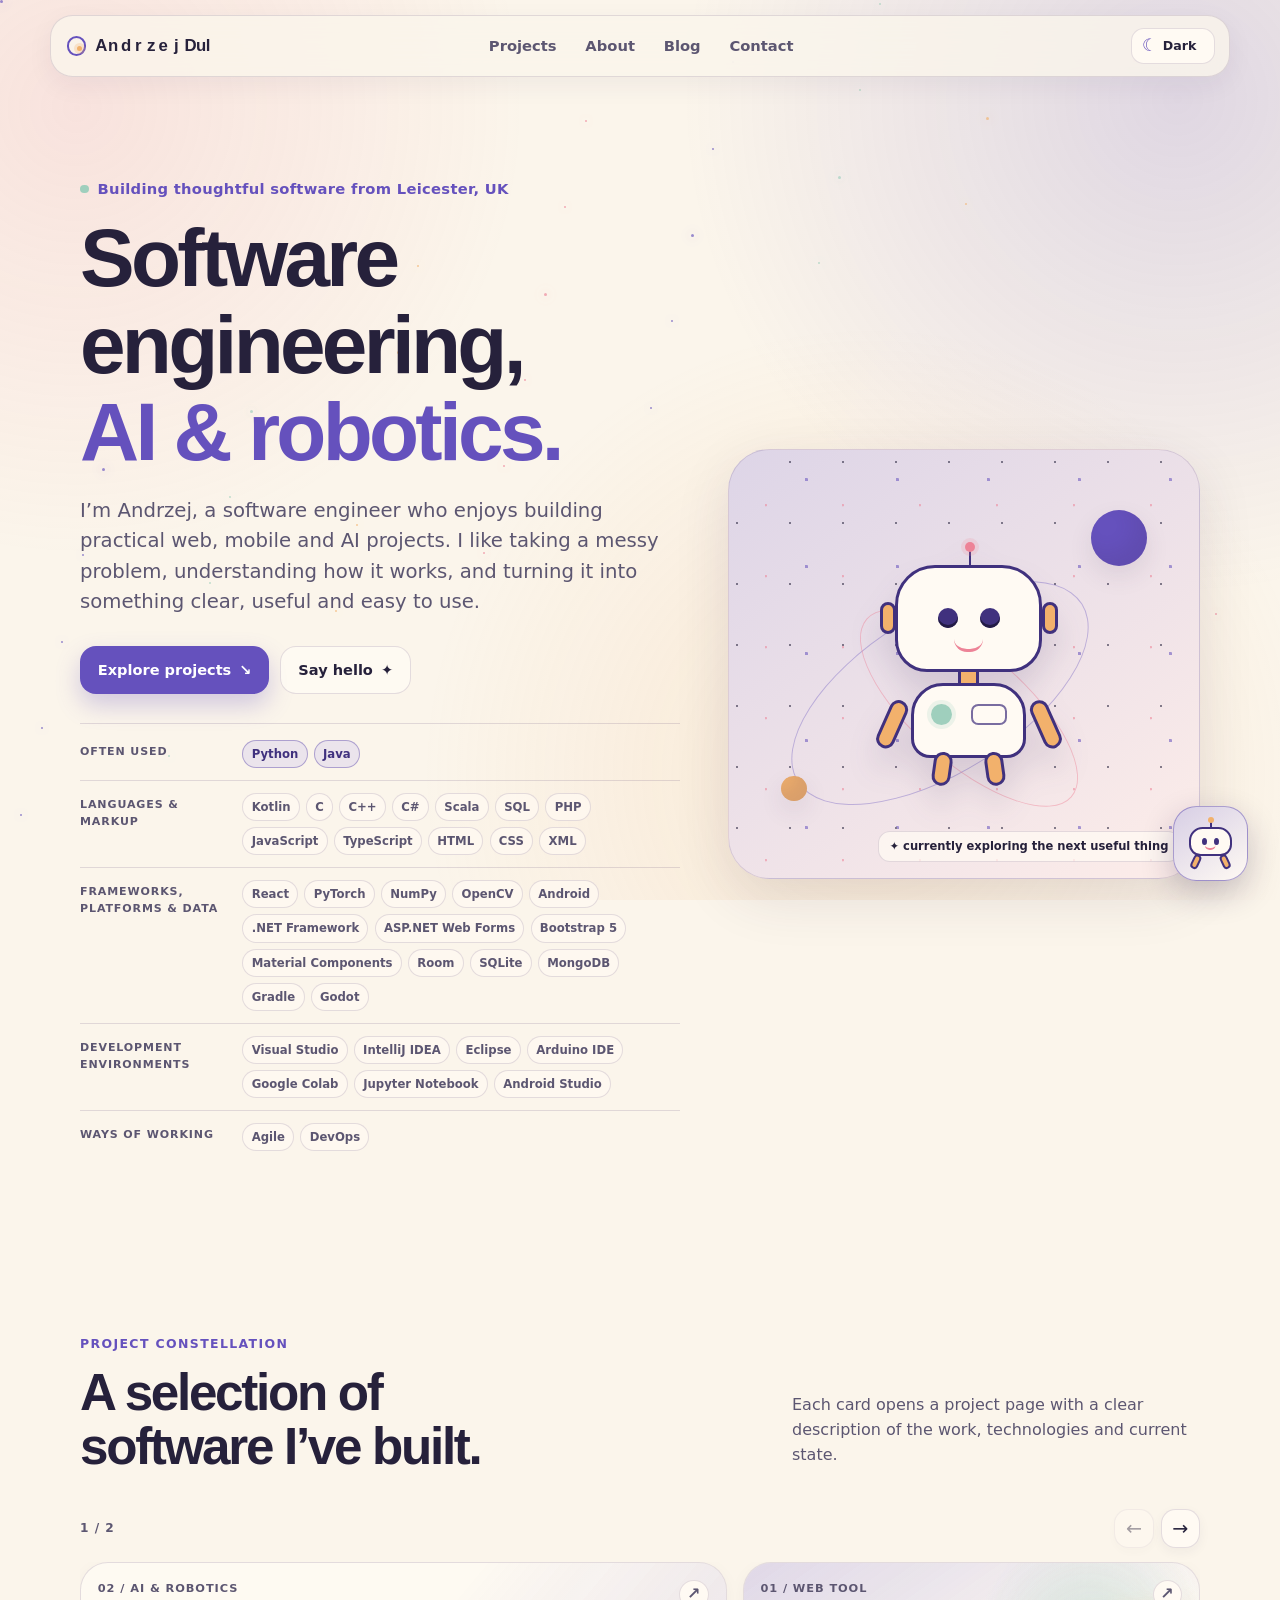
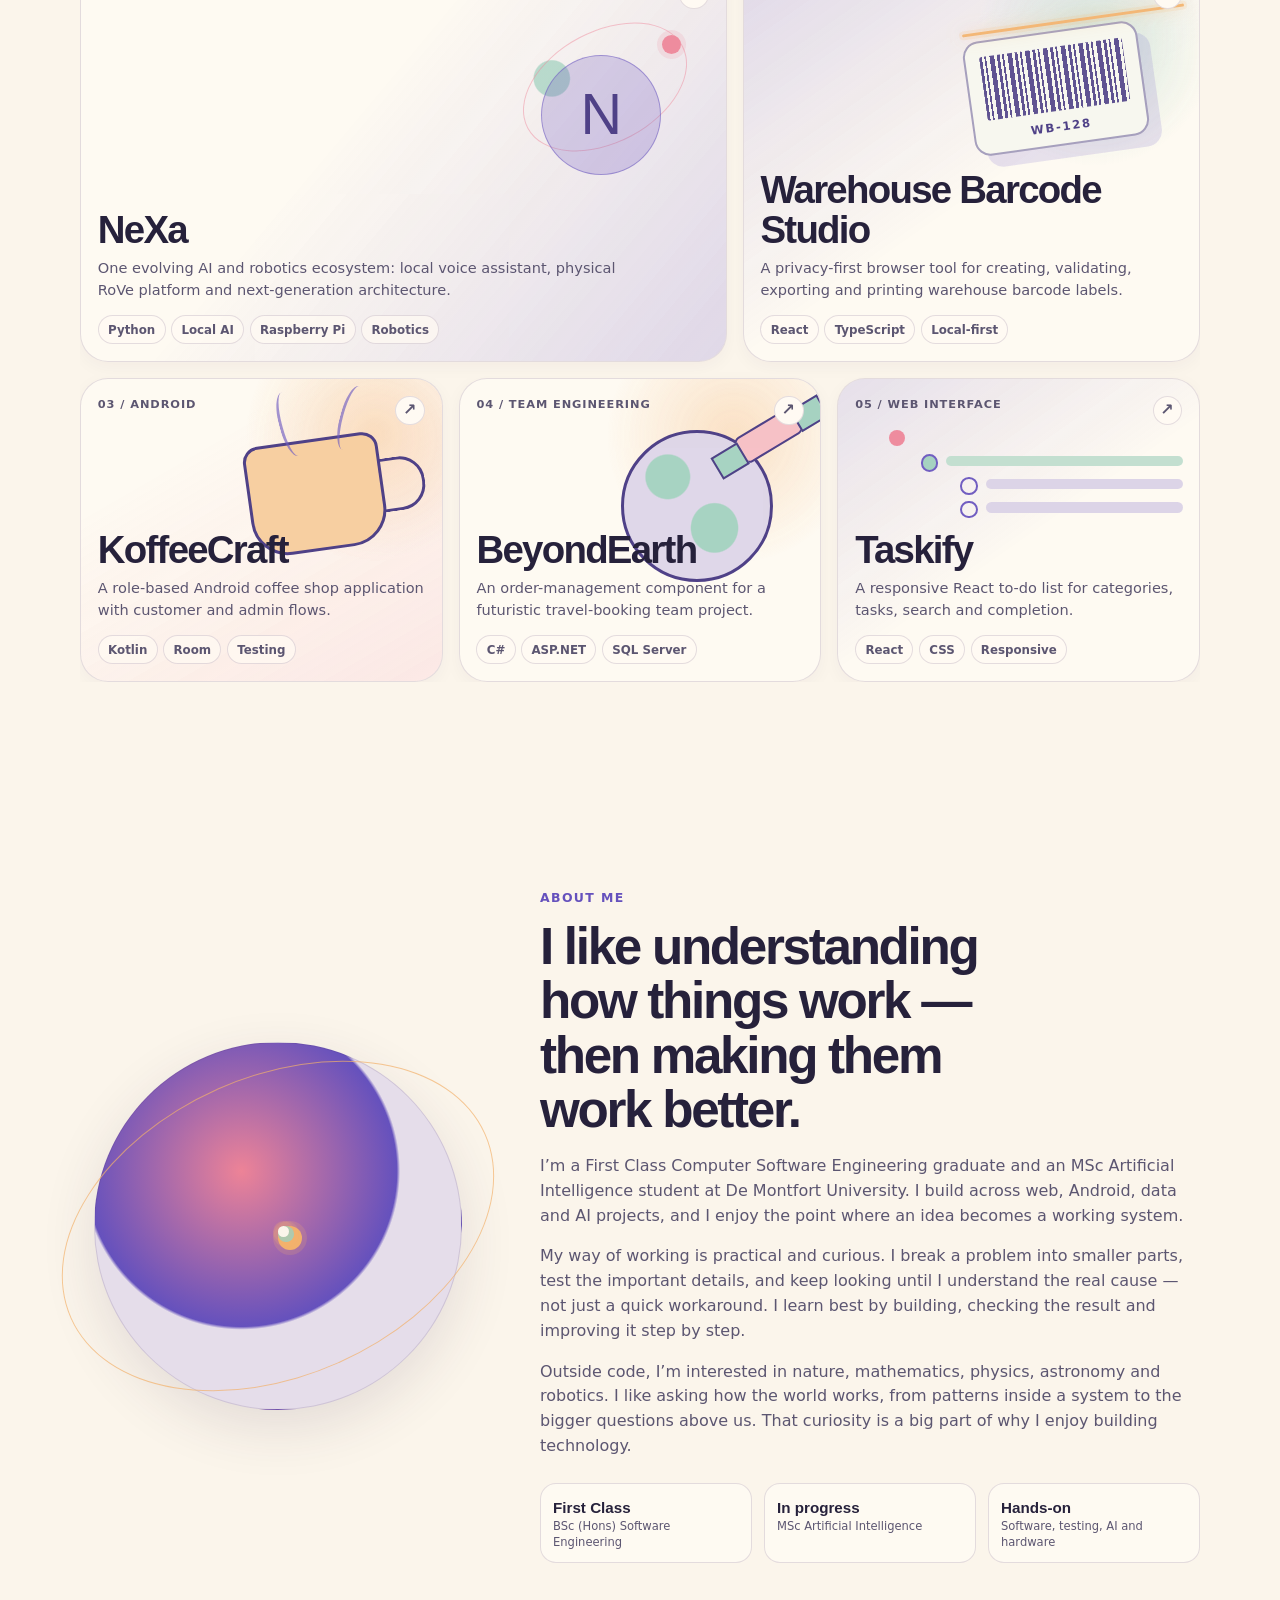
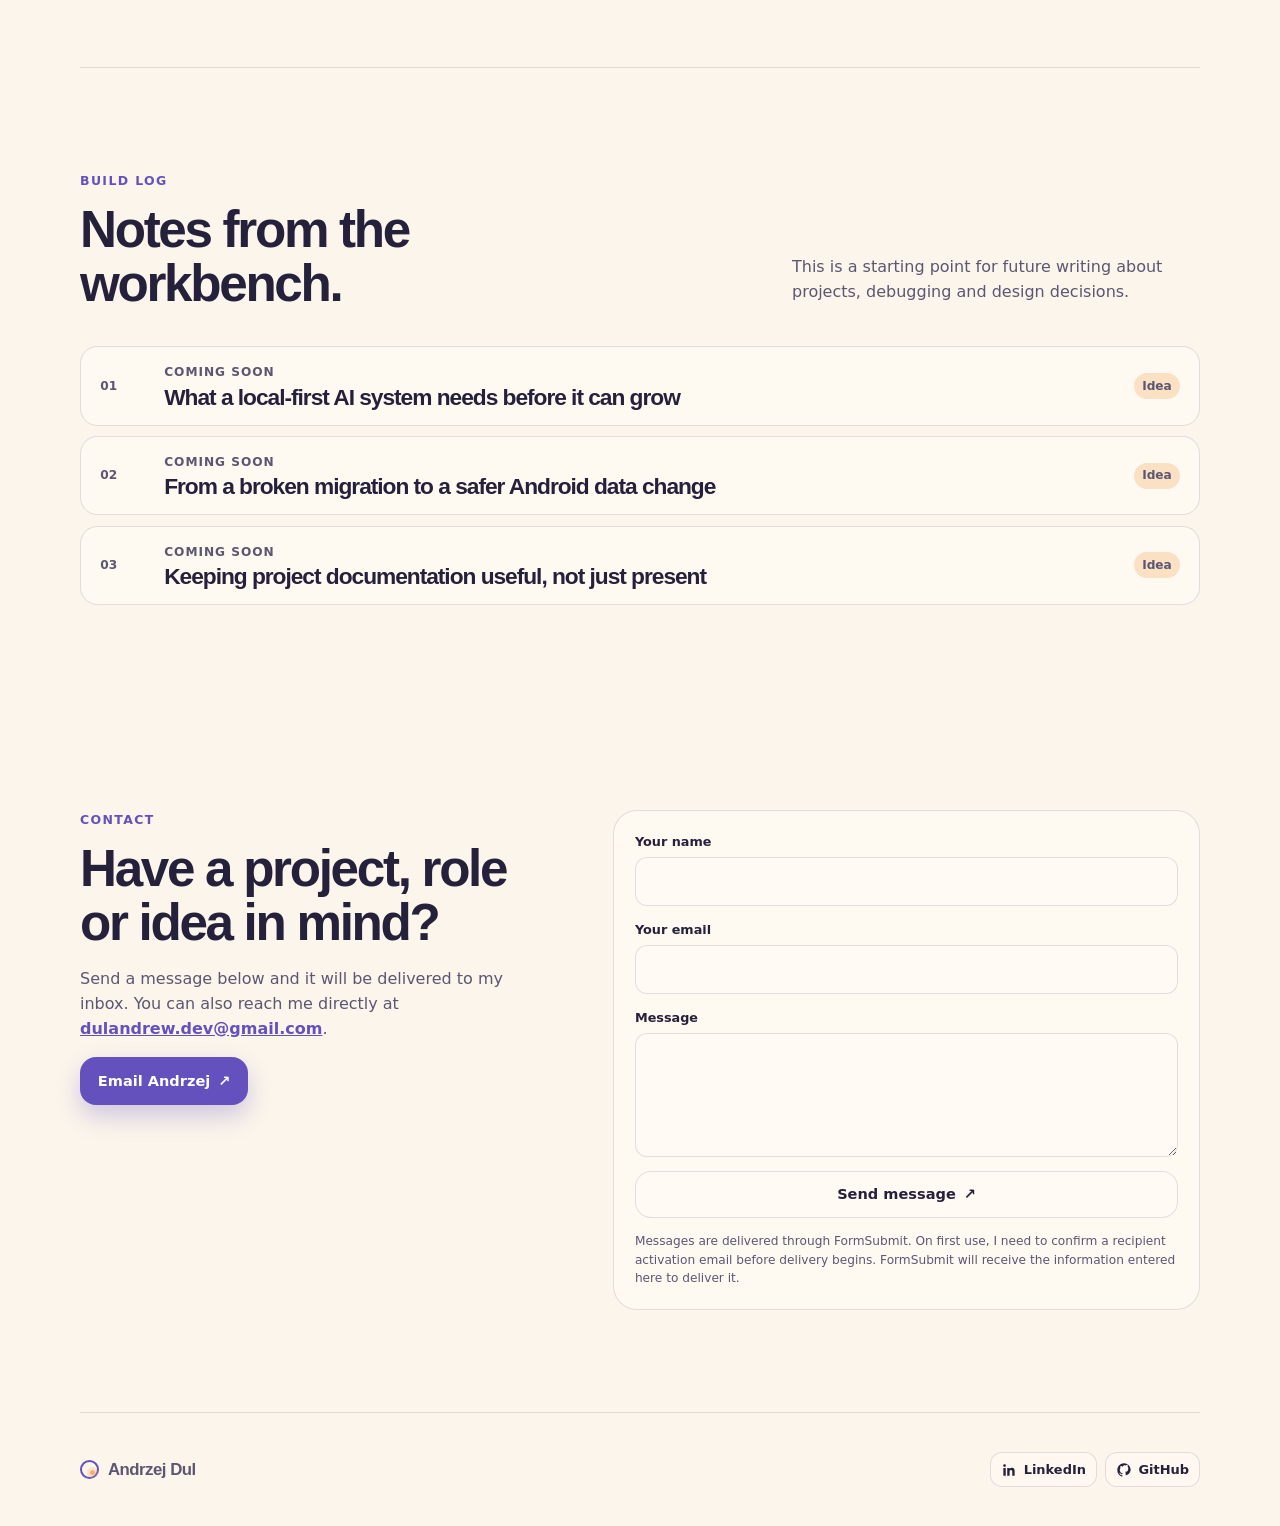
==== index.html @ 9fe0ee54 "Restore responsive project carousel layout" ====
<!doctype html>
<html lang="en">
  <head>
    <meta charset="UTF-8" />
    <meta name="viewport" content="width=device-width, initial-scale=1.0" />
    <meta name="description" content="Andrzej Dul — software engineering, AI systems and robotics portfolio." />
    <meta name="theme-color" content="#171334" />
    <title>Andrzej Dul — Portfolio</title>
    <link rel="stylesheet" href="assets/styles.css?v=20261111-3" />
    <script src="assets/app.js" defer></script>
  </head>
  <body>
    <a class="skip-link" href="#main-content">Skip to content</a>
    <div class="space-dust" aria-hidden="true"></div>

    <header class="site-header" data-header>
      <a class="brand" href="#home" aria-label="Andrzej Dul, home">
        <span class="brand-orbit" aria-hidden="true"></span>
        <span class="brand-name" aria-hidden="true">
          <span class="brand-name-fallback">Andrzej</span>
          <span class="brand-name-reels" data-name-reels></span>
          <span class="brand-surname">Dul</span>
        </span>
      </a>

      <button class="nav-toggle" type="button" aria-expanded="false" aria-controls="site-nav" data-nav-toggle>
        <span class="sr-only">Open navigation</span>
        <span></span><span></span><span></span>
      </button>

      <nav class="site-nav" id="site-nav" aria-label="Primary navigation" data-nav>
        <a href="#projects">Projects</a>
        <a href="#about">About</a>
        <a href="#blog">Blog</a>
        <a href="#contact">Contact</a>
      </nav>

      <button class="theme-toggle" type="button" aria-label="Switch colour theme" aria-pressed="false" data-theme-toggle>
        <span class="theme-icon" aria-hidden="true">☾</span>
        <span class="theme-label">Dark</span>
      </button>
    </header>

    <main id="main-content">
      <section class="hero section" id="home" aria-labelledby="hero-title">
        <div class="hero-copy reveal">
          <p class="eyebrow"><span class="pulse-dot" aria-hidden="true"></span> Building thoughtful software from Leicester, UK</p>
          <h1 id="hero-title">Software engineering,<br /><em>AI &amp; robotics.</em></h1>
          <p class="hero-intro">I’m Andrzej, a software engineer who enjoys building practical web, mobile and AI projects. I like taking a messy problem, understanding how it works, and turning it into something clear, useful and easy to use.</p>
          <div class="hero-actions">
            <a class="button button-primary" href="#projects">Explore projects <span aria-hidden="true">↘</span></a>
            <a class="button button-quiet" href="#contact">Say hello <span aria-hidden="true">✦</span></a>
          </div>
          <div class="skill-showcase" aria-label="Technologies used by Andrzej">
            <div class="skill-group skill-group-primary"><p>Often used</p><ul><li>Python</li><li>Java</li></ul></div>
            <div class="skill-group"><p>Languages &amp; markup</p><ul><li>Kotlin</li><li>C</li><li>C++</li><li>C#</li><li>Scala</li><li>SQL</li><li>PHP</li><li>JavaScript</li><li>TypeScript</li><li>HTML</li><li>CSS</li><li>XML</li></ul></div>
            <div class="skill-group"><p>Frameworks, platforms &amp; data</p><ul><li>React</li><li>PyTorch</li><li>NumPy</li><li>OpenCV</li><li>Android</li><li>.NET Framework</li><li>ASP.NET Web Forms</li><li>Bootstrap 5</li><li>Material Components</li><li>Room</li><li>SQLite</li><li>MongoDB</li><li>Gradle</li><li>Godot</li></ul></div>
            <div class="skill-group"><p>Development environments</p><ul><li>Visual Studio</li><li>IntelliJ IDEA</li><li>Eclipse</li><li>Arduino IDE</li><li>Google Colab</li><li>Jupyter Notebook</li><li>Android Studio</li></ul></div>
            <div class="skill-group"><p>Ways of working</p><ul><li>Agile</li><li>DevOps</li></ul></div>
          </div>
        </div>

        <div class="hero-visual reveal" aria-label="A friendly robot floating in space" role="img">
          <div class="orbit orbit-one" aria-hidden="true"></div>
          <div class="orbit orbit-two" aria-hidden="true"></div>
          <div class="planet planet-lilac" aria-hidden="true"></div>
          <div class="planet planet-peach" aria-hidden="true"></div>
          <div class="robot-wrap">
            <div class="robot-antenna"><span></span></div>
            <div class="robot-head">
              <span class="robot-ear ear-left"></span>
              <span class="robot-ear ear-right"></span>
              <div class="robot-face"><span class="eye"></span><span class="eye"></span><span class="mouth"></span></div>
            </div>
            <div class="robot-neck"></div>
            <div class="robot-body">
              <span class="chest-light"></span>
              <span class="robot-panel"></span>
            </div>
            <span class="robot-arm arm-left"></span><span class="robot-arm arm-right"></span>
            <span class="robot-leg leg-left"></span><span class="robot-leg leg-right"></span>
          </div>
          <p class="visual-note"><span aria-hidden="true">✦</span> currently exploring the next useful thing</p>
        </div>
      </section>

      <section class="section projects-section" id="projects" aria-labelledby="projects-title">
        <div class="section-heading reveal">
          <div>
            <p class="section-kicker">Project constellation</p>
            <h2 id="projects-title">A selection of software I’ve built.</h2>
          </div>
          <p>Each card opens a project page with a clear description of the work, technologies and current state.</p>
        </div>

        <div class="project-carousel" data-project-carousel>
          <div class="project-carousel-controls" aria-label="Project gallery controls">
            <p class="project-carousel-status" data-carousel-status aria-live="polite"></p>
            <div><button class="carousel-button" type="button" data-carousel-prev aria-label="Show previous projects">←</button><button class="carousel-button" type="button" data-carousel-next aria-label="Show next projects">→</button></div>
          </div>
          <div class="project-carousel-viewport" data-carousel-viewport>
            <div class="project-carousel-track" data-project-track>
              <div class="project-grid" data-project-grid>
                <a class="project-card project-card-featured reveal" href="projects/nexa.html" data-tilt>
            <div class="card-art art-nexa" aria-hidden="true"><span class="mini-orbit"></span><span class="mini-core">N</span><span class="mini-moon"></span></div>
            <div class="card-topline"><span>02 / AI &amp; robotics</span><span class="card-arrow">↗</span></div>
            <h3>NeXa</h3>
            <p>One evolving AI and robotics ecosystem: local voice assistant, physical RoVe platform and next-generation architecture.</p>
            <ul class="card-tags"><li>Python</li><li>Local AI</li><li>Raspberry Pi</li><li>Robotics</li></ul>
                </a>
                <a class="project-card project-card-warehouse reveal" href="projects/warehouse-barcode-studio.html" data-tilt>
            <div class="card-art art-warehouse" aria-hidden="true"><span class="barcode-sheet"><span class="barcode-lines"></span><span class="barcode-code">WB-128</span></span><span class="barcode-scan"></span></div>
            <div class="card-topline"><span>01 / Web tool</span><span class="card-arrow">↗</span></div>
            <h3>Warehouse Barcode Studio</h3>
            <p>A privacy-first browser tool for creating, validating, exporting and printing warehouse barcode labels.</p>
            <ul class="card-tags"><li>React</li><li>TypeScript</li><li>Local-first</li></ul>
                </a>

                <a class="project-card project-card-coffee reveal" href="projects/koffeecraft.html" data-tilt>
            <div class="card-art art-coffee" aria-hidden="true"><span class="cup"></span><span class="steam steam-one"></span><span class="steam steam-two"></span></div>
            <div class="card-topline"><span>03 / Android</span><span class="card-arrow">↗</span></div>
            <h3>KoffeeCraft</h3>
            <p>A role-based Android coffee shop application with customer and admin flows.</p>
            <ul class="card-tags"><li>Kotlin</li><li>Room</li><li>Testing</li></ul>
                </a>

                <a class="project-card project-card-standard reveal" href="projects/beyond-earth.html" data-tilt>
            <div class="card-art art-earth" aria-hidden="true"><span class="earth-globe"></span><span class="satellite"></span></div>
            <div class="card-topline"><span>04 / Team engineering</span><span class="card-arrow">↗</span></div>
            <h3>BeyondEarth</h3>
            <p>An order-management component for a futuristic travel-booking team project.</p>
            <ul class="card-tags"><li>C#</li><li>ASP.NET</li><li>SQL Server</li></ul>
                </a>

                <a class="project-card project-card-standard reveal" href="projects/taskify.html" data-tilt>
            <div class="card-art art-taskify" aria-hidden="true"><span class="task-line done"></span><span class="task-line"></span><span class="task-line"></span><span class="task-dot"></span></div>
            <div class="card-topline"><span>05 / Web interface</span><span class="card-arrow">↗</span></div>
            <h3>Taskify</h3>
            <p>A responsive React to-do list for categories, tasks, search and completion.</p>
            <ul class="card-tags"><li>React</li><li>CSS</li><li>Responsive</li></ul>
                </a>
                <a class="project-card project-card-game reveal" href="projects/color-clash.html" data-tilt>
            <div class="card-art art-color" aria-hidden="true"><span class="color-tile tile-one"></span><span class="color-tile tile-two"></span><span class="color-tile tile-three"></span><span class="color-tile tile-four"></span><span class="combo-ring"></span></div>
            <div class="card-topline"><span>06 / Browser game</span><span class="card-arrow">↗</span></div>
            <h3>Color Clash</h3>
            <p>A colourful tile-matching game with combos, power-ups, experience and high scores.</p>
            <ul class="card-tags"><li>JavaScript</li><li>CSS</li><li>Game logic</li></ul>
                </a>

                <a class="project-card project-card-game reveal" href="projects/save-the-man.html" data-tilt>
            <div class="card-art art-save" aria-hidden="true"><span class="gallows"></span><span class="hanging-figure"></span><span class="word-dash dash-one"></span><span class="word-dash dash-two"></span><span class="word-dash dash-three"></span></div>
            <div class="card-topline"><span>07 / Browser game</span><span class="card-arrow">↗</span></div>
            <h3>Save The Man</h3>
            <p>A responsive Hangman game with categories, scoring, sound effects and multiplayer turns.</p>
            <ul class="card-tags"><li>JavaScript</li><li>HTML</li><li>Responsive</li></ul>
                </a>
              </div>
            </div>
          </div>
        </div>
      </div>
      </section>

      <section class="section about-section" id="about" aria-labelledby="about-title">
        <div class="about-orb reveal" aria-hidden="true"><span></span><span></span><span></span></div>
        <div class="about-copy reveal">
          <p class="section-kicker">About me</p>
          <h2 id="about-title">I like understanding how things work — then making them work better.</h2>
          <p>I’m a First Class Computer Software Engineering graduate and an MSc Artificial Intelligence student at De Montfort University. I build across web, Android, data and AI projects, and I enjoy the point where an idea becomes a working system.</p>
          <p>My way of working is practical and curious. I break a problem into smaller parts, test the important details, and keep looking until I understand the real cause — not just a quick workaround. I learn best by building, checking the result and improving it step by step.</p>
          <p>Outside code, I’m interested in nature, mathematics, physics, astronomy and robotics. I like asking how the world works, from patterns inside a system to the bigger questions above us. That curiosity is a big part of why I enjoy building technology.</p>
          <div class="fact-grid" aria-label="Selected background">
            <div><strong>First Class</strong><span>BSc (Hons) Software Engineering</span></div>
            <div><strong>In progress</strong><span>MSc Artificial Intelligence</span></div>
            <div><strong>Hands-on</strong><span>Software, testing, AI and hardware</span></div>
          </div>
        </div>
      </section>

      <section class="section blog-section" id="blog" aria-labelledby="blog-title">
        <div class="section-heading reveal">
          <div>
            <p class="section-kicker">Build log</p>
            <h2 id="blog-title">Notes from the workbench.</h2>
          </div>
          <p>This is a starting point for future writing about projects, debugging and design decisions.</p>
        </div>
        <div class="log-list">
          <article class="log-item reveal"><span class="log-index">01</span><div><p class="log-label">Coming soon</p><h3>What a local-first AI system needs before it can grow</h3></div><span class="log-status">Idea</span></article>
          <article class="log-item reveal"><span class="log-index">02</span><div><p class="log-label">Coming soon</p><h3>From a broken migration to a safer Android data change</h3></div><span class="log-status">Idea</span></article>
          <article class="log-item reveal"><span class="log-index">03</span><div><p class="log-label">Coming soon</p><h3>Keeping project documentation useful, not just present</h3></div><span class="log-status">Idea</span></article>
        </div>
      </section>

      <section class="section contact-section" id="contact" aria-labelledby="contact-title">
        <div class="contact-intro reveal">
          <p class="section-kicker">Contact</p>
          <h2 id="contact-title">Have a project, role or idea in mind?</h2>
          <p>Send a message below and it will be delivered to my inbox. You can also reach me directly at <a href="mailto:dulandrew.dev@gmail.com">dulandrew.dev@gmail.com</a>.</p>
          <a class="button button-primary" href="mailto:dulandrew.dev@gmail.com?subject=Hello%20Andrzej">Email Andrzej <span aria-hidden="true">↗</span></a>
        </div>
        <form class="contact-form reveal" action="https://formsubmit.co/dulandrew.dev@gmail.com" method="POST">
          <input type="hidden" name="_subject" value="New message from Andrzej Dul portfolio" />
          <input type="hidden" name="_template" value="table" />
          <input class="form-honeypot" type="text" name="_honey" tabindex="-1" autocomplete="off" aria-hidden="true" />
          <div class="form-row"><label for="name">Your name</label><input id="name" name="name" required /></div>
          <div class="form-row"><label for="email">Your email</label><input id="email" type="email" name="email" required /></div>
          <div class="form-row"><label for="message">Message</label><textarea id="message" name="message" rows="4" required></textarea></div>
          <button class="button button-quiet" type="submit">Send message <span aria-hidden="true">↗</span></button>
          <p class="form-note">Messages are delivered through FormSubmit. On first use, I need to confirm a recipient activation email before delivery begins. FormSubmit will receive the information entered here to deliver it.</p>
        </form>
      </section>
    </main>

    <aside class="assistant-dock" data-assistant-dock aria-label="Portfolio assistant prototype">
      <button class="assistant-launcher" type="button" aria-expanded="false" aria-controls="portfolio-assistant" data-assistant-toggle>
        <span class="dock-robot" aria-hidden="true"><span class="dock-antenna"></span><span class="dock-head"><span class="dock-eye dock-eye-left"></span><span class="dock-eye dock-eye-right"></span><span class="dock-smile"></span></span><span class="dock-arm dock-arm-left"></span><span class="dock-arm dock-arm-right"></span></span>
        <span class="sr-only">Open portfolio assistant</span>
      </button>
      <section class="assistant-popover" id="portfolio-assistant" aria-label="Portfolio assistant chat">
        <div class="chat-header"><span class="chat-orb" aria-hidden="true">✦</span><div><strong>Portfolio helper</strong><small><span class="status-dot"></span> Prototype — no backend connected</small></div><button class="assistant-close" type="button" aria-label="Close portfolio assistant" data-assistant-close>×</button></div>
        <div class="chat-messages" data-chat-messages aria-live="polite"><p class="assistant-message">Hi! I’m the portfolio assistant interface. A real AI backend is not connected yet, so messages stay on this page.</p></div>
        <form class="chat-form" data-chat-form>
          <label class="sr-only" for="assistant-question">Ask about a project</label>
          <input id="assistant-question" name="question" placeholder="Ask about a project…" autocomplete="off" />
          <button class="icon-button" type="submit" aria-label="Send prototype question">↑</button>
        </form>
      </section>
    </aside>

    <footer class="site-footer">
      <a class="brand" href="#home"><span class="brand-orbit" aria-hidden="true"></span><span>Andrzej Dul</span></a>
      <div class="footer-links" aria-label="Andrzej's profiles">
        <a class="social-link" href="https://www.linkedin.com/in/andrzej-dul-05b53b1b9/" target="_blank" rel="noreferrer" aria-label="Andrzej Dul on LinkedIn">
          <svg aria-hidden="true" viewBox="0 0 24 24"><path d="M20.45 20.45h-3.56v-5.57c0-1.33-.03-3.03-1.85-3.03-1.85 0-2.13 1.45-2.13 2.94v5.66H9.35V8.98h3.42v1.57h.05c.48-.9 1.64-1.85 3.37-1.85 3.6 0 4.26 2.37 4.26 5.46v6.29ZM5.34 7.41a2.07 2.07 0 1 1 0-4.14 2.07 2.07 0 0 1 0 4.14Zm1.78 13.04H3.55V8.98h3.57v11.47Z"/></svg>
          <span>LinkedIn</span>
        </a>
        <a class="social-link" href="https://github.com/AndrewDul" target="_blank" rel="noreferrer" aria-label="Andrzej Dul on GitHub">
          <svg aria-hidden="true" viewBox="0 0 24 24"><path fill-rule="evenodd" d="M12 2C6.48 2 2 6.58 2 12.23c0 4.52 2.87 8.35 6.84 9.7.5.1.68-.22.68-.49 0-.24-.01-1.04-.01-1.88-2.78.62-3.37-1.21-3.37-1.21-.45-1.19-1.11-1.5-1.11-1.5-.91-.64.07-.63.07-.63 1 .07 1.53 1.06 1.53 1.06.9 1.57 2.35 1.12 2.92.86.09-.67.35-1.12.64-1.38-2.22-.26-4.56-1.15-4.56-5.11 0-1.13.4-2.06 1.06-2.79-.11-.27-.46-1.32.1-2.75 0 0 .87-.29 2.75 1.07A9.36 9.36 0 0 1 12 4.78c.85 0 1.7.12 2.5.34 1.89-1.36 2.75-1.07 2.75-1.07.56 1.43.21 2.48.1 2.75.66.73 1.06 1.66 1.06 2.79 0 3.97-2.35 4.85-4.58 5.1.36.32.68.94.68 1.9 0 1.37-.01 2.47-.01 2.81 0 .27.18.6.69.49A10.24 10.24 0 0 0 22 12.23C22 6.58 17.52 2 12 2Z" clip-rule="evenodd"/></svg>
          <span>GitHub</span>
        </a>
      </div>
    </footer>
  </body>
</html>
---- assets/styles.css ----
:root {
  --ink: #26213b;
  --ink-soft: #5c5671;
  --paper: #fbf5eb;
  --paper-deep: #f2e5d3;
  --surface: rgba(255, 251, 245, .74);
  --surface-solid: #fffaf3;
  --border: rgba(73, 52, 101, .15);
  --purple: #6551bd;
  --purple-deep: #40317e;
  --pink: #ed8397;
  --peach: #f2b16c;
  --mint: #9fcfbd;
  --shadow: 0 18px 55px rgba(59, 42, 77, .12);
  --heading: ui-rounded, "Arial Rounded MT Bold", "Trebuchet MS", sans-serif;
  --body: Inter, ui-sans-serif, system-ui, -apple-system, BlinkMacSystemFont, "Segoe UI", sans-serif;
}

[data-theme="dark"] {
  --ink: #f6f0ff;
  --ink-soft: #c8bfd9;
  --paper: #16122d;
  --paper-deep: #211943;
  --surface: rgba(39, 30, 68, .78);
  --surface-solid: #272044;
  --border: rgba(239, 227, 255, .14);
  --purple: #b3a1ff;
  --purple-deep: #d7cdff;
  --pink: #ff9fb0;
  --peach: #ffc77f;
  --mint: #a8e0c7;
  --shadow: 0 20px 65px rgba(0, 0, 0, .28);
}

* { box-sizing: border-box; }
html { scroll-behavior: smooth; }
body { margin: 0; min-width: 320px; color: var(--ink); background: var(--paper); font-family: var(--body); line-height: 1.55; overflow-x: hidden; transition: color .3s ease, background .3s ease; }
body::before { content: ""; position: fixed; inset: 0; z-index: -3; background: radial-gradient(circle at 6% 12%, color-mix(in srgb, var(--pink) 16%, transparent), transparent 28rem), radial-gradient(circle at 92% 11%, color-mix(in srgb, var(--purple) 18%, transparent), transparent 31rem), radial-gradient(circle at 68% 86%, color-mix(in srgb, var(--peach) 18%, transparent), transparent 28rem); pointer-events: none; }
a { color: inherit; }
button, input, textarea { font: inherit; }
button { cursor: pointer; }
.sr-only { position: absolute; width: 1px; height: 1px; padding: 0; margin: -1px; overflow: hidden; clip: rect(0,0,0,0); white-space: nowrap; border: 0; }
.skip-link { position: fixed; left: 1rem; top: -4rem; z-index: 20; padding: .65rem 1rem; background: var(--ink); color: var(--paper); border-radius: 1rem; transition: top .2s; }
.skip-link:focus { top: 1rem; }
.space-dust { position: fixed; inset: 0; z-index: -2; pointer-events: none; overflow: hidden; }
.star { position: absolute; width: var(--size); height: var(--size); border-radius: 99px; background: var(--star); box-shadow: 0 0 13px var(--star); opacity: .65; animation: twinkle var(--duration) ease-in-out infinite alternate; }
@keyframes twinkle { from { transform: scale(.55); opacity: .25; } to { transform: scale(1.15); opacity: .85; } }

.site-header { position: sticky; top: 0; z-index: 10; display: flex; align-items: center; justify-content: space-between; gap: 1.25rem; width: min(1180px, calc(100% - 2.5rem)); margin: .95rem auto 0; padding: .7rem .85rem .7rem 1rem; border: 1px solid var(--border); border-radius: 1.4rem; background: color-mix(in srgb, var(--paper) 80%, transparent); box-shadow: 0 8px 27px rgba(55, 37, 77, .06); backdrop-filter: blur(18px); }
.brand { display: inline-flex; align-items: center; gap: .55rem; font-family: var(--heading); font-size: 1.05rem; font-weight: 800; text-decoration: none; letter-spacing: -.03em; white-space: nowrap; }
.brand-orbit { width: 1.2rem; height: 1.2rem; position: relative; display: inline-block; border: 2px solid var(--purple); border-radius: 50%; transform: rotate(-28deg); }
.brand-orbit::after { content: ""; position: absolute; width: .32rem; height: .32rem; border-radius: 50%; background: var(--pink); top: -.22rem; left: .03rem; box-shadow: 0 0 0 3px color-mix(in srgb, var(--pink) 20%, transparent); }
.site-nav { display: flex; align-items: center; gap: .2rem; }
.site-nav a { padding: .45rem .8rem; color: var(--ink-soft); font-size: .92rem; font-weight: 650; text-decoration: none; border-radius: .8rem; transition: background .2s, color .2s, transform .2s; }
.site-nav a:hover, .site-nav a:focus-visible { color: var(--ink); background: color-mix(in srgb, var(--purple) 12%, transparent); transform: translateY(-1px); outline: none; }
.theme-toggle { display: inline-flex; align-items: center; gap: .35rem; padding: .44rem .65rem; min-width: 5.3rem; border: 1px solid var(--border); border-radius: .8rem; background: var(--surface-solid); color: var(--ink); font-size: .79rem; font-weight: 700; }
.theme-icon { color: var(--purple); font-size: 1.06rem; line-height: 1; }
.nav-toggle { display: none; width: 2.6rem; height: 2.5rem; padding: .45rem; border: 1px solid var(--border); border-radius: .75rem; color: var(--ink); background: var(--surface-solid); }
.nav-toggle span:not(.sr-only) { display: block; width: 100%; height: 2px; margin: 4px 0; background: currentColor; border-radius: 2px; transition: transform .2s, opacity .2s; }

.section { width: min(1120px, calc(100% - 3rem)); margin: 0 auto; }
.hero { display: grid; grid-template-columns: 1.12fr .88fr; align-items: center; gap: 3rem; min-height: min(750px, calc(100vh - 4.5rem)); padding: 6.3rem 0 5rem; }
.eyebrow, .section-kicker { color: var(--purple); font-size: .78rem; font-weight: 800; letter-spacing: .11em; text-transform: uppercase; }
.eyebrow { display: flex; align-items: center; gap: .55rem; letter-spacing: .02em; text-transform: none; font-size: .92rem; }
.pulse-dot { width: .55rem; height: .55rem; flex: 0 0 auto; border-radius: 50%; background: var(--mint); box-shadow: 0 0 0 0 color-mix(in srgb, var(--mint) 65%, transparent); animation: pulse 1.9s infinite; }
@keyframes pulse { 70% { box-shadow: 0 0 0 8px transparent; } 100% { box-shadow: 0 0 0 0 transparent; } }
h1, h2, h3, p { margin-top: 0; }
h1, h2, h3 { font-family: var(--heading); letter-spacing: -.045em; line-height: 1.06; }
h1 { max-width: 10.5ch; margin: .75rem 0 1.25rem; font-size: clamp(3rem, 6.4vw, 5.65rem); }
h1 em { color: var(--purple); font-style: normal; }
h2 { max-width: 16ch; margin-bottom: 1.05rem; font-size: clamp(2.05rem, 4vw, 3.45rem); }
.hero-intro { max-width: 37rem; color: var(--ink-soft); font-size: clamp(1.05rem, 1.6vw, 1.23rem); }
.hero-actions { display: flex; flex-wrap: wrap; gap: .7rem; margin: 1.8rem 0; }
.button { display: inline-flex; align-items: center; justify-content: center; gap: .5rem; min-height: 2.85rem; padding: .72rem 1.05rem; border: 1px solid transparent; border-radius: 1rem; font-size: .91rem; font-weight: 780; text-decoration: none; transition: transform .2s, box-shadow .2s, background .2s; }
.button:hover, .button:focus-visible { transform: translateY(-3px) rotate(-.4deg); outline: none; }
.button-primary { background: var(--purple); color: #fff; box-shadow: 0 11px 25px color-mix(in srgb, var(--purple) 28%, transparent); }
.button-primary:hover, .button-primary:focus-visible { background: var(--purple-deep); box-shadow: 0 15px 32px color-mix(in srgb, var(--purple) 36%, transparent); }
.button-quiet { border-color: var(--border); background: var(--surface); color: var(--ink); }
.button-quiet:hover, .button-quiet:focus-visible { background: var(--surface-solid); box-shadow: var(--shadow); }
.skill-pills { display: flex; flex-wrap: wrap; gap: .45rem; padding: 0; margin: 1.6rem 0 0; list-style: none; }
.skill-pills li, .card-tags li { padding: .27rem .58rem; border: 1px solid var(--border); border-radius: 999px; background: color-mix(in srgb, var(--surface-solid) 70%, transparent); color: var(--ink-soft); font-size: .74rem; font-weight: 700; }

.hero-visual { position: relative; min-height: 430px; overflow: hidden; border: 1px solid var(--border); border-radius: 2.6rem; background: linear-gradient(145deg, color-mix(in srgb, var(--purple) 22%, var(--surface-solid)), color-mix(in srgb, var(--pink) 11%, var(--surface-solid))); box-shadow: var(--shadow); isolation: isolate; }
.hero-visual::before { content: ""; position: absolute; inset: 0; z-index: -1; opacity: .55; background-image: radial-gradient(circle at 15% 20%, var(--ink) 0 1px, transparent 1.3px), radial-gradient(circle at 85% 34%, var(--purple) 0 1.5px, transparent 1.8px), radial-gradient(circle at 48% 78%, var(--pink) 0 1px, transparent 1.3px); background-size: 53px 61px, 91px 87px, 77px 71px; }
.orbit { position: absolute; border: 1px solid color-mix(in srgb, var(--purple) 36%, transparent); border-radius: 50%; }
.orbit-one { width: 21rem; height: 10rem; top: 38%; left: 9%; transform: rotate(-32deg); animation: orbit-bob 7s ease-in-out infinite; }
.orbit-two { width: 17rem; height: 7rem; top: 47%; left: 22%; border-color: color-mix(in srgb, var(--pink) 45%, transparent); transform: rotate(41deg); animation: orbit-bob 6s .7s ease-in-out infinite reverse; }
@keyframes orbit-bob { 50% { transform: rotate(-26deg) translateY(-8px); } }
.planet { position: absolute; border-radius: 50%; box-shadow: inset -12px -12px 18px rgba(71, 48, 99, .14), 0 10px 24px rgba(70, 46, 88, .1); }
.planet-lilac { width: 3.5rem; height: 3.5rem; top: 14%; right: 11%; background: var(--purple); animation: float 5s ease-in-out infinite; }
.planet-peach { width: 1.6rem; height: 1.6rem; bottom: 18%; left: 11%; background: var(--peach); animation: float 4s .7s ease-in-out infinite reverse; }
@keyframes float { 50% { transform: translateY(-13px) rotate(10deg); } }
.robot-wrap { position: absolute; top: 51%; left: 51%; width: 12rem; height: 15rem; transform: translate(-50%, -50%); animation: robot-float 4.2s ease-in-out infinite; filter: drop-shadow(0 20px 15px rgba(62, 47, 100, .14)); }
@keyframes robot-float { 50% { transform: translate(-50%, calc(-50% - 13px)) rotate(2deg); } }
.robot-antenna { position: absolute; width: 2px; height: 1.3rem; top: 0; left: 50%; background: var(--purple-deep); }
.robot-antenna span { position: absolute; width: .65rem; height: .65rem; top: -.45rem; left: -.27rem; border-radius: 50%; background: var(--pink); box-shadow: 0 0 0 4px color-mix(in srgb, var(--pink) 18%, transparent); animation: pulse 1.9s infinite; }
.robot-head { position: absolute; top: 1rem; left: 1.4rem; width: 9.2rem; height: 6.7rem; border: 3px solid var(--purple-deep); border-radius: 2.5rem 2.5rem 2rem 2rem; background: var(--surface-solid); }
.robot-ear { position: absolute; top: 2.15rem; width: 1rem; height: 2rem; border: 3px solid var(--purple-deep); background: var(--peach); border-radius: .7rem; }
.ear-left { left: -1.15rem; } .ear-right { right: -1.15rem; }
.robot-face { display: flex; align-items: center; justify-content: center; gap: 1.35rem; width: 100%; height: 100%; position: relative; }
.eye { width: 1.25rem; height: 1.25rem; border-radius: 50%; background: var(--purple-deep); box-shadow: inset 0 -3px 0 color-mix(in srgb, var(--purple-deep) 55%, #000); animation: blink 4.7s infinite; }
@keyframes blink { 0%, 46%, 50%, 100% { transform: scaleY(1); } 48% { transform: scaleY(.08); } }
.mouth { position: absolute; width: 1.8rem; height: .8rem; bottom: 1.05rem; border-bottom: 3px solid var(--pink); border-radius: 0 0 1.5rem 1.5rem; }
.robot-neck { position: absolute; top: 7.7rem; left: 5.35rem; width: 1.3rem; height: 1rem; border-inline: 3px solid var(--purple-deep); background: var(--peach); }
.robot-body { position: absolute; top: 8.4rem; left: 2.4rem; width: 7.2rem; height: 4.7rem; border: 3px solid var(--purple-deep); border-radius: 2rem 2rem 1.2rem 1.2rem; background: var(--surface-solid); }
.chest-light { position: absolute; top: 1.15rem; left: 1.05rem; width: 1.3rem; height: 1.3rem; border-radius: 50%; background: var(--mint); box-shadow: 0 0 0 4px color-mix(in srgb, var(--mint) 20%, transparent); }
.robot-panel { position: absolute; top: 1.15rem; right: 1rem; width: 2.25rem; height: 1.3rem; border: 2px solid color-mix(in srgb, var(--purple-deep) 70%, transparent); border-radius: .45rem; }
.robot-arm, .robot-leg { position: absolute; width: 1.2rem; border: 3px solid var(--purple-deep); background: var(--peach); border-radius: 1rem; transform-origin: top center; }
.robot-arm { top: 9.5rem; height: 3.2rem; } .arm-left { left: 1.25rem; transform: rotate(24deg); animation: wave 2s ease-in-out infinite; } .arm-right { right: 1.25rem; transform: rotate(-24deg); }
@keyframes wave { 50% { transform: rotate(46deg); } }
.robot-leg { top: 12.7rem; height: 2.1rem; } .leg-left { left: 3.9rem; transform: rotate(8deg); } .leg-right { right: 3.9rem; transform: rotate(-8deg); }
.visual-note { position: absolute; bottom: 1rem; right: 1.2rem; padding: .35rem .65rem; margin: 0; border: 1px solid var(--border); border-radius: .75rem; background: color-mix(in srgb, var(--surface-solid) 75%, transparent); font-size: .72rem; font-weight: 700; }

.projects-section, .blog-section, .assistant-section, .contact-section { padding: 6.4rem 0; }
.section-heading { display: grid; grid-template-columns: 1fr minmax(16rem, .6fr); gap: 2rem; align-items: end; margin-bottom: 2.2rem; }
.section-heading h2 { margin-bottom: 0; }
.section-heading > p { max-width: 27rem; margin-bottom: .4rem; color: var(--ink-soft); }
.project-grid { display: grid; grid-template-columns: repeat(12, 1fr); gap: 1rem; }
.project-card { position: relative; display: flex; flex-direction: column; min-height: 19rem; padding: 1.05rem; overflow: hidden; border: 1px solid var(--border); border-radius: 1.75rem; background: var(--surface); box-shadow: 0 5px 18px rgba(49, 34, 73, .04); color: var(--ink); text-decoration: none; transform-style: preserve-3d; transition: transform .24s ease, box-shadow .24s ease, background .24s ease; }
.project-card:hover, .project-card:focus-visible { box-shadow: var(--shadow); outline: 3px solid color-mix(in srgb, var(--purple) 33%, transparent); outline-offset: 3px; }
.project-card-featured { grid-column: span 7; min-height: 25rem; } .project-card-coffee { grid-column: span 5; min-height: 25rem; } .project-card-ddbn { grid-column: span 4; } .project-card-earth { grid-column: span 4; } .project-card-taskify { grid-column: span 4; }
.card-art { position: absolute; inset: 0; z-index: -1; overflow: hidden; opacity: .92; }
.card-topline { display: flex; justify-content: space-between; color: var(--ink-soft); font-size: .71rem; font-weight: 800; letter-spacing: .08em; text-transform: uppercase; }
.card-arrow { width: 1.85rem; height: 1.85rem; display: grid; place-items: center; border: 1px solid var(--border); border-radius: 50%; background: var(--surface-solid); font-size: 1rem; transition: transform .2s, background .2s; }
.project-card:hover .card-arrow { transform: rotate(45deg); background: var(--purple); color: white; }
.project-card h3 { margin: auto 0 .35rem; font-size: clamp(1.8rem, 3vw, 2.5rem); }.project-card p { max-width: 33rem; margin-bottom: .85rem; color: var(--ink-soft); font-size: .91rem; }.card-tags { display: flex; flex-wrap: wrap; gap: .35rem; padding: 0; margin: 0; list-style: none; }
.art-nexa { background: radial-gradient(circle at 73% 29%, color-mix(in srgb, var(--mint) 78%, transparent) 0 1.1rem, transparent 1.18rem), linear-gradient(130deg, transparent 40%, color-mix(in srgb, var(--purple) 22%, transparent)); }.mini-core { position: absolute; right: 10%; top: 23%; display: grid; width: 7.5rem; height: 7.5rem; place-items: center; border: 1px solid color-mix(in srgb, var(--purple) 55%, transparent); border-radius: 50%; background: color-mix(in srgb, var(--purple) 25%, transparent); color: var(--purple-deep); font-family: var(--heading); font-size: 3.6rem; }.mini-orbit { position: absolute; right: 5%; top: 17%; width: 11rem; height: 7rem; border: 1px solid color-mix(in srgb, var(--pink) 50%, transparent); border-radius: 50%; transform: rotate(-28deg); }.mini-moon { position: absolute; right: 2.8rem; top: 4.5rem; width: 1.2rem; height: 1.2rem; border-radius: 50%; background: var(--pink); box-shadow: 0 0 0 5px color-mix(in srgb, var(--pink) 17%, transparent); }
.art-coffee { background: radial-gradient(circle at 81% 18%, color-mix(in srgb, var(--peach) 40%, transparent), transparent 8rem), linear-gradient(150deg, transparent 25%, color-mix(in srgb, var(--pink) 16%, transparent)); }.cup { position: absolute; right: 16%; top: 20%; width: 8.5rem; height: 7rem; border: 3px solid var(--purple-deep); border-radius: 1rem 1rem 2.3rem 2.3rem; background: color-mix(in srgb, var(--peach) 65%, var(--surface-solid)); transform: rotate(-8deg); }.cup::after { content: ""; position: absolute; right: -2.8rem; top: 1.6rem; width: 2.6rem; height: 3rem; border: 3px solid var(--purple-deep); border-left: 0; border-radius: 0 1.6rem 1.6rem 0; }.steam { position: absolute; right: 39%; top: 4%; width: 1.4rem; height: 4.1rem; border-left: 3px solid color-mix(in srgb, var(--purple) 65%, transparent); border-radius: 50%; transform: rotate(-15deg); animation: steam 3s ease-in-out infinite; }.steam-two { right: 22%; top: 2%; transform: rotate(15deg); animation-delay: .7s; } @keyframes steam { 50% { translate: 4px -7px; opacity: .25; } }
.art-ddbn { background: linear-gradient(150deg, color-mix(in srgb, var(--mint) 22%, transparent), transparent 50%); }.building { position: absolute; bottom: 0; border: 2px solid color-mix(in srgb, var(--purple-deep) 50%, transparent); border-bottom: 0; border-radius: .8rem .8rem 0 0; background: repeating-linear-gradient(90deg, transparent 0 13px, color-mix(in srgb, var(--surface-solid) 60%, transparent) 13px 16px), color-mix(in srgb, var(--purple) 20%, transparent); }.building-one { right: 5%; width: 4.1rem; height: 8.3rem; }.building-two { right: 27%; width: 3.2rem; height: 5.4rem; }.building-three { right: 45%; width: 2.5rem; height: 6.9rem; }.signal { position: absolute; top: 24%; right: 13%; width: 5.4rem; height: 5.4rem; border: 2px solid var(--pink); border-left-color: transparent; border-bottom-color: transparent; border-radius: 50%; transform: rotate(-45deg); }
.art-earth { background: radial-gradient(circle at 76% 19%, color-mix(in srgb, var(--peach) 37%, transparent), transparent 8rem); }.earth-globe { position: absolute; right: 13%; top: 17%; width: 9.5rem; height: 9.5rem; border: 3px solid var(--purple-deep); border-radius: 50%; background: radial-gradient(ellipse at 30% 30%, var(--mint) 0 15%, transparent 16%), radial-gradient(ellipse at 62% 65%, var(--mint) 0 18%, transparent 19%), color-mix(in srgb, var(--purple) 23%, var(--surface-solid)); }.satellite { position: absolute; right: 5%; top: 14%; width: 4.2rem; height: 1.8rem; border: 2px solid var(--purple-deep); border-radius: .4rem; background: color-mix(in srgb, var(--pink) 52%, var(--surface-solid)); transform: rotate(-31deg); }.satellite::before, .satellite::after { content: ""; position: absolute; top: .15rem; width: 1.7rem; height: 1.3rem; border: 2px solid var(--purple-deep); background: var(--mint); }.satellite::before { left: -1.9rem; }.satellite::after { right: -1.9rem; }
.art-taskify { background: linear-gradient(145deg, color-mix(in srgb, var(--purple) 17%, transparent), transparent 54%); padding: 4rem 1rem; }.task-line { position: relative; display: block; width: 60%; height: .65rem; margin: .8rem 0 0 auto; border-radius: 1rem; background: color-mix(in srgb, var(--purple) 24%, var(--surface-solid)); }.task-line::before { content: ""; position: absolute; left: -1.6rem; top: -.1rem; width: .85rem; height: .85rem; border: 2px solid var(--purple); border-radius: 50%; }.task-line.done { width: 72%; background: color-mix(in srgb, var(--mint) 68%, var(--surface-solid)); }.task-line.done::before { background: var(--mint); }.task-dot { position: absolute; left: 14%; top: 17%; width: 1rem; height: 1rem; border-radius: 50%; background: var(--pink); animation: float 3.7s infinite; }

.about-section { display: grid; grid-template-columns: .75fr 1.25fr; align-items: center; gap: 4rem; padding: 6.5rem 0; }.about-orb { position: relative; width: min(23rem, 100%); aspect-ratio: 1; margin-inline: auto; border: 1px solid var(--border); border-radius: 50%; background: radial-gradient(circle at 40% 35%, var(--pink), var(--purple) 48%, transparent 49%), color-mix(in srgb, var(--purple) 17%, var(--surface-solid)); box-shadow: var(--shadow); }.about-orb::after { content: ""; position: absolute; inset: 9% -12%; border: 1px solid color-mix(in srgb, var(--peach) 70%, transparent); border-radius: 50%; transform: rotate(-24deg); }.about-orb span { position: absolute; border-radius: 50%; background: var(--peach); box-shadow: 0 0 0 5px color-mix(in srgb, var(--peach) 19%, transparent); }.about-orb span:nth-child(1) { top: 7%; left: 48%; width: 1.5rem; height: 1.5rem; }.about-orb span:nth-child(2) { top: 66%; left: -7%; width: 1rem; height: 1rem; background: var(--mint); }.about-orb span:nth-child(3) { bottom: 7%; right: 13%; width: .7rem; height: .7rem; background: var(--paper); }.about-copy > p:not(.section-kicker) { max-width: 42rem; color: var(--ink-soft); }.fact-grid { display: grid; grid-template-columns: repeat(3, 1fr); gap: .75rem; margin-top: 1.5rem; }.fact-grid div { padding: .75rem; border: 1px solid var(--border); border-radius: 1rem; background: var(--surface); }.fact-grid strong, .fact-grid span { display: block; }.fact-grid strong { font-family: var(--heading); font-size: .95rem; }.fact-grid span { color: var(--ink-soft); font-size: .72rem; line-height: 1.35; }

.blog-section { border-top: 1px solid var(--border); }.log-list { display: grid; gap: .65rem; }.log-item { display: grid; grid-template-columns: 3rem 1fr auto; align-items: center; gap: 1rem; padding: 1rem 1.2rem; border: 1px solid var(--border); border-radius: 1.1rem; background: var(--surface); }.log-index, .log-label, .log-status { color: var(--ink-soft); font-size: .76rem; font-weight: 760; }.log-label { margin-bottom: .15rem; text-transform: uppercase; letter-spacing: .08em; }.log-item h3 { margin: 0; font-size: clamp(1.05rem, 2.3vw, 1.42rem); }.log-status { padding: .22rem .5rem; border-radius: 999px; background: color-mix(in srgb, var(--peach) 34%, transparent); }

.assistant-section { padding-top: 3rem; }.assistant-shell { display: grid; grid-template-columns: .92fr 1.08fr; gap: 2rem; padding: clamp(1.3rem, 4vw, 3rem); border: 1px solid var(--border); border-radius: 2rem; background: linear-gradient(135deg, color-mix(in srgb, var(--purple) 13%, var(--surface-solid)), var(--surface-solid)); box-shadow: var(--shadow); }.assistant-intro > p:not(.section-kicker) { color: var(--ink-soft); }.prototype-points { padding: 0; margin: 1.2rem 0 0; list-style: none; color: var(--ink-soft); font-size: .86rem; }.prototype-points li { position: relative; padding-left: 1.15rem; margin: .5rem 0; }.prototype-points li::before { content: "✦"; position: absolute; left: 0; color: var(--purple); }.chat-card { align-self: stretch; display: flex; flex-direction: column; min-height: 20rem; overflow: hidden; border: 1px solid var(--border); border-radius: 1.3rem; background: color-mix(in srgb, var(--surface-solid) 90%, transparent); }.chat-header { display: flex; align-items: center; gap: .7rem; padding: .9rem; border-bottom: 1px solid var(--border); }.chat-header strong, .chat-header small { display: block; }.chat-header strong { font-size: .86rem; }.chat-header small { color: var(--ink-soft); font-size: .69rem; }.chat-orb { display: grid; width: 2rem; height: 2rem; flex: 0 0 auto; place-items: center; border-radius: 50%; background: var(--purple); color: white; }.status-dot { display: inline-block; width: .4rem; height: .4rem; border-radius: 50%; background: var(--peach); }.chat-messages { flex: 1; padding: 1rem; }.assistant-message, .user-message { max-width: 83%; margin: 0 0 .7rem; padding: .65rem .8rem; border-radius: .85rem .85rem .85rem .2rem; background: color-mix(in srgb, var(--purple) 13%, transparent); font-size: .84rem; }.user-message { margin-left: auto; border-radius: .85rem .85rem .2rem .85rem; background: color-mix(in srgb, var(--mint) 29%, transparent); }.chat-form { display: flex; gap: .45rem; padding: .75rem; border-top: 1px solid var(--border); }.chat-form input { min-width: 0; flex: 1; padding: .65rem .75rem; border: 1px solid var(--border); border-radius: .75rem; background: var(--paper); color: var(--ink); outline: none; }.chat-form input:focus { border-color: var(--purple); box-shadow: 0 0 0 3px color-mix(in srgb, var(--purple) 18%, transparent); }.icon-button { display: grid; width: 2.55rem; height: 2.55rem; flex: 0 0 auto; place-items: center; border: 0; border-radius: .75rem; background: var(--purple); color: white; font-size: 1.2rem; transition: transform .2s; }.icon-button:hover { transform: rotate(-8deg) scale(1.05); }

.contact-section { display: grid; grid-template-columns: .88fr 1.12fr; gap: 4.5rem; align-items: start; }.contact-intro > p:not(.section-kicker) { max-width: 32rem; color: var(--ink-soft); }.contact-intro a:not(.button) { color: var(--purple); font-weight: 700; }.contact-form { display: grid; gap: .85rem; padding: 1.3rem; border: 1px solid var(--border); border-radius: 1.5rem; background: var(--surface); }.form-row { display: grid; gap: .35rem; }.form-row label { font-size: .8rem; font-weight: 760; }.form-row input, .form-row textarea { width: 100%; padding: .7rem .8rem; resize: vertical; border: 1px solid var(--border); border-radius: .75rem; outline: none; background: var(--surface-solid); color: var(--ink); }.form-row input:focus, .form-row textarea:focus { border-color: var(--purple); box-shadow: 0 0 0 3px color-mix(in srgb, var(--purple) 18%, transparent); }.form-note { margin: 0; color: var(--ink-soft); font-size: .76rem; }.form-note.is-checked { color: var(--purple); font-weight: 700; }
.site-footer { display: flex; align-items: center; justify-content: space-between; gap: 1rem; width: min(1120px, calc(100% - 3rem)); padding: 2.4rem 0; margin: 0 auto; border-top: 1px solid var(--border); color: var(--ink-soft); font-size: .81rem; }.site-footer p { margin: 0; text-align: center; }.site-footer > a:last-child { font-weight: 750; text-decoration: none; }
.reveal { opacity: 0; transform: translateY(20px); transition: opacity .65s ease, transform .65s ease; }.reveal.is-visible { opacity: 1; transform: translateY(0); }
.form-honeypot { position: absolute; width: 1px; height: 1px; overflow: hidden; clip: rect(0, 0, 0, 0); white-space: nowrap; }
@media (prefers-reduced-motion: reduce) { *, *::before, *::after { animation-duration: .001ms !important; animation-iteration-count: 1 !important; scroll-behavior: auto !important; transition-duration: .001ms !important; } }
@media (max-width: 820px) { .site-header { width: min(100% - 1.5rem, 650px); padding: .62rem .7rem .62rem .85rem; }.nav-toggle { display: block; order: 2; }.theme-toggle { order: 3; min-width: 2.6rem; }.theme-label { display: none; }.site-nav { position: absolute; top: calc(100% + .5rem); left: 0; right: 0; display: grid; gap: .15rem; padding: .6rem; border: 1px solid var(--border); border-radius: 1.15rem; background: var(--surface-solid); box-shadow: var(--shadow); opacity: 0; visibility: hidden; transform: translateY(-.5rem); transition: .2s; }.site-header.nav-open .site-nav { opacity: 1; visibility: visible; transform: translateY(0); }.site-nav a { padding: .75rem; }.site-header.nav-open .nav-toggle span:nth-of-type(2) { transform: translateY(6px) rotate(45deg); }.site-header.nav-open .nav-toggle span:nth-of-type(3) { opacity: 0; }.site-header.nav-open .nav-toggle span:nth-of-type(4) { transform: translateY(-6px) rotate(-45deg); }.section { width: min(100% - 2rem, 650px); }.hero { grid-template-columns: 1fr; gap: 1.4rem; min-height: auto; padding: 4.6rem 0 3.5rem; }.hero-visual { min-height: 390px; max-width: 550px; width: 100%; justify-self: center; }.section-heading, .about-section, .assistant-shell, .contact-section { grid-template-columns: 1fr; gap: 1.5rem; }.section-heading h2 { max-width: 19ch; }.project-card-featured, .project-card-coffee, .project-card-ddbn, .project-card-earth, .project-card-taskify { grid-column: span 6; min-height: 19rem; }.project-card-featured, .project-card-coffee { min-height: 22rem; }.about-section { padding: 4.5rem 0; }.about-orb { width: min(18rem, 80%); }.contact-section { gap: 2.2rem; }.site-footer { flex-wrap: wrap; justify-content: center; text-align: center; } }
@media (max-width: 540px) { .site-header { gap: .55rem; }.brand { font-size: .9rem; }.hero { padding-top: 3.9rem; }.hero-visual { min-height: 340px; border-radius: 2rem; }.robot-wrap { transform: translate(-50%, -50%) scale(.85); }.project-grid { grid-template-columns: 1fr; }.project-card-featured, .project-card-coffee, .project-card-ddbn, .project-card-earth, .project-card-taskify { grid-column: auto; min-height: 19rem; }.card-art { opacity: .75; }.fact-grid { grid-template-columns: 1fr; }.log-item { grid-template-columns: 2.1rem 1fr; padding: .9rem; }.log-status { display: none; }.projects-section, .blog-section, .assistant-section, .contact-section { padding: 4.4rem 0; } }

/* Brand motion and the expanded verified-project selection. */
.brand-name { display: inline-flex; align-items: center; gap: .08rem; min-width: 0; }
.brand-name-fallback { display: inline-block; }
.brand-name-reels { display: none; align-items: center; gap: 0; height: 1.28em; letter-spacing: 0; white-space: nowrap; }
html.name-reels-ready .brand-name-fallback { display: none; }
html.name-reels-ready .brand-name-reels { display: inline-flex; }
.letter-reel { width: .74em; height: 1.28em; flex: 0 0 .74em; overflow: hidden; opacity: 1; transition: flex-basis .32s ease, width .32s ease, opacity .22s ease; }
.letter-reel.is-empty { width: 0; flex-basis: 0; opacity: 0; }
.reel-track { display: block; will-change: transform; }
.reel-cell { display: block; height: 1.28em; line-height: 1.28em; text-align: center; }
.brand-surname { margin-left: .08rem; transform: translateY(.01em); }
.brand-orbit { transform: none; }
.brand-orbit::after { top: 50%; left: 50%; background: var(--peach); box-shadow: 0 0 0 3px color-mix(in srgb, var(--peach) 25%, transparent); animation: brand-satellite 2.8s linear infinite; }
@keyframes brand-satellite { 0%, 100% { transform: translate(-.78rem, -.48rem) scale(.82); } 25% { transform: translate(-.28rem, -.82rem) scale(.68); } 50% { transform: translate(.55rem, -.48rem) scale(1); } 75% { transform: translate(-.28rem, .48rem) scale(.68); } }

.project-card-featured { grid-column: span 7; min-height: 25rem; }
.project-card-coffee { grid-column: span 5; min-height: 25rem; }
.project-card-standard, .project-card-taskify, .project-card-color, .project-card-save { grid-column: span 4; }
.art-warehouse { background: radial-gradient(circle at 77% 21%, color-mix(in srgb, var(--mint) 48%, transparent), transparent 7.5rem), linear-gradient(145deg, color-mix(in srgb, var(--purple) 21%, transparent), transparent 56%); }
.barcode-sheet { position: absolute; right: 12%; top: 17%; width: 11rem; height: 7.2rem; padding: .9rem; border: 2px solid color-mix(in srgb, var(--purple-deep) 48%, transparent); border-radius: 1rem; background: color-mix(in srgb, var(--surface-solid) 92%, var(--mint)); box-shadow: .7rem .8rem 0 color-mix(in srgb, var(--purple) 16%, transparent); transform: rotate(-8deg); }
.barcode-lines { display: block; height: 4rem; border-radius: .16rem; background: repeating-linear-gradient(90deg, var(--purple-deep) 0 .18rem, transparent .18rem .33rem, var(--purple-deep) .33rem .44rem, transparent .44rem .66rem, var(--purple-deep) .66rem .95rem, transparent .95rem 1.12rem); opacity: .9; }
.barcode-code { display: block; padding-top: .42rem; color: var(--purple-deep); font-family: var(--mono); font-size: .73rem; font-weight: 800; letter-spacing: .15em; text-align: center; }
.barcode-scan { position: absolute; right: 3%; top: 14%; width: 14rem; height: .16rem; border-radius: 999px; background: var(--peach); box-shadow: 0 0 0 .18rem color-mix(in srgb, var(--peach) 16%, transparent), 0 0 1rem color-mix(in srgb, var(--peach) 72%, transparent); transform: rotate(-8deg); animation: barcode-scan 3.8s ease-in-out infinite; }
@keyframes barcode-scan { 50% { translate: -1.1rem 4.3rem; opacity: .45; } }
.art-color { background: radial-gradient(circle at 73% 21%, color-mix(in srgb, var(--peach) 45%, transparent), transparent 7rem), linear-gradient(145deg, color-mix(in srgb, var(--purple) 16%, transparent), transparent 52%); }
.color-tile { position: absolute; width: 3.35rem; height: 3.35rem; border: 2px solid color-mix(in srgb, var(--purple-deep) 48%, transparent); border-radius: .92rem; box-shadow: .3rem .35rem 0 color-mix(in srgb, var(--ink) 7%, transparent); animation: tile-bob 3.8s ease-in-out infinite; }
.tile-one { top: 16%; right: 29%; background: var(--pink); transform: rotate(12deg); }.tile-two { top: 34%; right: 12%; background: var(--mint); animation-delay: -.9s; transform: rotate(-8deg); }.tile-three { top: 52%; right: 35%; background: var(--peach); animation-delay: -1.8s; transform: rotate(8deg); }.tile-four { top: 66%; right: 15%; background: color-mix(in srgb, var(--purple) 55%, var(--surface-solid)); animation-delay: -2.7s; transform: rotate(-13deg); }
.combo-ring { position: absolute; top: 21%; right: 8%; width: 11.5rem; height: 11.5rem; border: 2px dashed color-mix(in srgb, var(--purple) 48%, transparent); border-radius: 50%; animation: spin-slow 15s linear infinite; }
@keyframes tile-bob { 50% { translate: 0 -.55rem; } } @keyframes spin-slow { to { rotate: 1turn; } }
.art-save { background: radial-gradient(circle at 78% 19%, color-mix(in srgb, var(--mint) 45%, transparent), transparent 8rem), linear-gradient(145deg, color-mix(in srgb, var(--purple) 14%, transparent), transparent 58%); }
.gallows { position: absolute; top: 15%; right: 18%; width: 8rem; height: 10rem; border: 3px solid color-mix(in srgb, var(--purple-deep) 62%, transparent); border-right: 0; border-bottom: 0; border-radius: .75rem 0 0 0; }
.gallows::before { content: ""; position: absolute; top: 0; right: -4.2rem; width: 4.2rem; border-top: 3px solid color-mix(in srgb, var(--purple-deep) 62%, transparent); }.gallows::after { content: ""; position: absolute; top: 0; right: -4rem; height: 2.35rem; border-left: 3px solid color-mix(in srgb, var(--purple-deep) 62%, transparent); }
.hanging-figure { position: absolute; top: 37%; right: 14.1%; width: 1.55rem; height: 1.55rem; border: 3px solid var(--pink); border-radius: 50%; }.hanging-figure::after { content: ""; position: absolute; left: 50%; top: 1.42rem; width: 2.2rem; height: 2.8rem; border-left: 3px solid var(--pink); border-bottom: 3px solid var(--pink); transform: translateX(-50%) rotate(-28deg); transform-origin: top; }
.word-dash { position: absolute; bottom: 17%; width: 1.45rem; border-top: 3px solid color-mix(in srgb, var(--purple-deep) 65%, transparent); }.dash-one { right: 32%; }.dash-two { right: 23%; }.dash-three { right: 14%; }

@media (max-width: 820px) { .site-header { justify-content: flex-start; }.nav-toggle { margin-left: .05rem; }.theme-toggle { margin-left: auto; }.project-card-color, .project-card-save { grid-column: span 6; min-height: 19rem; } }
@media (max-width: 540px) { .site-header { gap: .35rem; }.letter-reel { width: .72em; flex-basis: .72em; }.project-card-color, .project-card-save { grid-column: auto; min-height: 19rem; } }

@media (min-width: 821px) { .site-header { display: grid; grid-template-columns: minmax(0, 1fr) auto minmax(0, 1fr); }.site-header .brand { justify-self: start; }.site-header .site-nav { justify-self: center; }.site-header .theme-toggle { justify-self: end; } }
@media (max-width: 820px) { .site-header { display: flex; } }

/* Hero copy and technology groups. */
.hero h1 { max-width: 12ch; }
.skill-showcase { display: grid; gap: .75rem; max-width: 46rem; padding: 1rem 0 0; margin-top: 1.65rem; border-top: 1px solid var(--border); }
.skill-group { display: grid; grid-template-columns: 9.4rem 1fr; gap: .75rem; align-items: start; padding-top: .75rem; border-top: 1px solid var(--border); }
.skill-group:first-child { padding-top: 0; border-top: 0; }
.skill-group p { margin: .18rem 0 0; color: var(--ink-soft); font-size: .69rem; font-weight: 800; letter-spacing: .08em; text-transform: uppercase; }
.skill-group ul { display: flex; flex-wrap: wrap; gap: .38rem; padding: 0; margin: 0; list-style: none; }
.skill-group li { padding: .25rem .52rem; border: 1px solid var(--border); border-radius: 999px; background: color-mix(in srgb, var(--surface-solid) 70%, transparent); color: var(--ink-soft); font-size: .73rem; font-weight: 700; }
.skill-group-primary li { border-color: color-mix(in srgb, var(--purple) 34%, var(--border)); background: color-mix(in srgb, var(--purple) 13%, var(--surface-solid)); color: var(--purple-deep); }

/* Orbiting moons in the About section. */
.about-orb::after { animation: about-orbit-ring 20s linear infinite; }
.about-orb span { top: 50%; left: 50%; right: auto; bottom: auto; }
.about-orb span:nth-child(1) { top: 50%; left: 50%; animation: about-moon-gold 9s linear infinite; }
.about-orb span:nth-child(2) { top: 50%; left: 50%; animation: about-moon-mint 12s linear infinite reverse; }
.about-orb span:nth-child(3) { top: 50%; left: 50%; animation: about-moon-paper 7s linear infinite; }
@keyframes about-orbit-ring { to { transform: rotate(336deg); } }
@keyframes about-moon-gold { from { transform: rotate(-24deg) translateX(10.8rem) rotate(24deg); } to { transform: rotate(336deg) translateX(10.8rem) rotate(-336deg); } }
@keyframes about-moon-mint { from { transform: rotate(128deg) translateX(11.7rem) rotate(-128deg); } to { transform: rotate(488deg) translateX(11.7rem) rotate(-488deg); } }
@keyframes about-moon-paper { from { transform: rotate(218deg) translateX(8.7rem) rotate(-218deg); } to { transform: rotate(578deg) translateX(8.7rem) rotate(-578deg); } }

/* Floating portfolio assistant. It is intentionally a UI-only prototype. */
.assistant-dock { position: fixed; right: 1.2rem; bottom: 1.2rem; z-index: 30; display: flex; align-items: flex-end; gap: .7rem; max-width: calc(100vw - 2rem); }
.assistant-launcher { order: 1; display: grid; width: 4.65rem; height: 4.65rem; flex: 0 0 auto; place-items: center; padding: 0; border: 1px solid color-mix(in srgb, var(--purple) 42%, var(--border)); border-radius: 1.45rem; background: linear-gradient(145deg, color-mix(in srgb, var(--purple) 26%, var(--surface-solid)), var(--surface-solid)); box-shadow: 0 12px 32px rgba(39, 26, 71, .24); transition: transform .28s ease, box-shadow .28s ease; }
.assistant-launcher:hover, .assistant-launcher:focus-visible { transform: translateY(-4px) rotate(-2deg); box-shadow: 0 18px 36px rgba(39, 26, 71, .3); outline: 3px solid color-mix(in srgb, var(--purple) 34%, transparent); outline-offset: 3px; }
.dock-robot { position: relative; display: block; width: 3.15rem; height: 3rem; }
.dock-antenna { position: absolute; top: .05rem; left: 50%; width: 2px; height: .48rem; background: var(--purple-deep); }.dock-antenna::after { content: ""; position: absolute; top: -.23rem; left: -.18rem; width: .38rem; height: .38rem; border-radius: 50%; background: var(--peach); }
.dock-head { position: absolute; top: .45rem; left: .25rem; width: 2.65rem; height: 1.85rem; border: 2px solid var(--purple-deep); border-radius: .85rem .85rem .72rem .72rem; background: var(--surface-solid); }
.dock-eye { position: absolute; top: .58rem; width: .32rem; height: .45rem; border-radius: 50%; background: var(--purple-deep); animation: dock-blink 6s ease-in-out infinite; }.dock-eye-left { left: .66rem; }.dock-eye-right { right: .66rem; }
.dock-smile { position: absolute; left: 50%; bottom: .28rem; width: .66rem; height: .32rem; border-bottom: 2px solid var(--pink); border-radius: 0 0 1rem 1rem; transform: translateX(-50%); animation: dock-smile 6s ease-in-out infinite; }
.dock-arm { position: absolute; top: 2.22rem; width: .5rem; height: .95rem; border: 2px solid var(--purple-deep); border-radius: .6rem; background: var(--peach); transform-origin: top center; }.dock-arm-left { left: .58rem; transform: rotate(25deg); animation: dock-wave 6s ease-in-out infinite; }.dock-arm-right { right: .58rem; transform: rotate(-25deg); }
@keyframes dock-blink { 0%, 58%, 64%, 100% { transform: scaleY(1); } 61% { transform: scaleY(.12); } }
@keyframes dock-smile { 0%, 58%, 100% { width: .66rem; height: .32rem; } 66%, 76% { width: .9rem; height: .46rem; } }
@keyframes dock-wave { 0%, 58%, 100% { transform: rotate(25deg); } 64%, 70%, 76% { transform: rotate(68deg); } 67%, 73% { transform: rotate(35deg); } }
.assistant-popover { order: 2; display: flex; width: 0; min-height: 0; max-width: 0; flex-direction: column; overflow: hidden; visibility: hidden; opacity: 0; border: 1px solid var(--border); border-radius: 1.35rem; background: var(--surface-solid); box-shadow: var(--shadow); pointer-events: none; transform: translateX(-.7rem) scale(.96); transform-origin: bottom right; transition: width .32s ease, min-height .32s ease, max-width .32s ease, opacity .22s ease, transform .32s ease, visibility .32s; }
.assistant-dock.is-open .assistant-popover { width: min(22rem, calc(100vw - 7.5rem)); min-height: 21.5rem; max-width: min(22rem, calc(100vw - 7.5rem)); visibility: visible; opacity: 1; pointer-events: auto; transform: translateX(0) scale(1); }
.assistant-popover .chat-header { flex: 0 0 auto; padding: .8rem; }.assistant-popover .chat-messages { min-height: 13.5rem; max-height: 17rem; overflow-y: auto; }.assistant-popover .chat-form { margin-top: auto; }.assistant-popover .assistant-message, .assistant-popover .user-message { font-size: .78rem; }
.assistant-close { display: grid; width: 1.8rem; height: 1.8rem; margin-left: auto; place-items: center; padding: 0; border: 1px solid var(--border); border-radius: 50%; background: transparent; color: var(--ink-soft); font-size: 1.12rem; line-height: 1; }.assistant-close:hover, .assistant-close:focus-visible { background: color-mix(in srgb, var(--purple) 12%, transparent); color: var(--ink); outline: none; }

@media (max-width: 820px) { .skill-group { grid-template-columns: 1fr; gap: .45rem; }.skill-group p { margin-top: 0; }.about-orb span:nth-child(1) { animation-duration: 8s; }.about-orb span:nth-child(2) { animation-duration: 10s; } }
@media (max-width: 540px) { .skill-showcase { margin-top: 1.35rem; }.assistant-dock { right: .75rem; bottom: .75rem; }.assistant-dock.is-open .assistant-popover { position: absolute; right: 0; bottom: 5.2rem; width: min(21rem, calc(100vw - 1.5rem)); min-height: 20.5rem; max-width: min(21rem, calc(100vw - 1.5rem)); }.assistant-popover .chat-messages { min-height: 12.3rem; } }

/* Project gallery: a stable five-card desktop mosaic and full-size mobile slides. */
.project-carousel { position: relative; }
.project-carousel-controls { display: none; align-items: center; justify-content: space-between; gap: 1rem; margin: 0 0 .85rem; }
.project-carousel.has-multiple-slides .project-carousel-controls { display: flex; }
.project-carousel-controls > div { display: flex; gap: .45rem; }
.project-carousel-status { margin: 0; color: var(--ink-soft); font-size: .76rem; font-weight: 800; letter-spacing: .08em; }
.carousel-button { display: grid; width: 2.45rem; height: 2.45rem; place-items: center; padding: 0; border: 1px solid var(--border); border-radius: .9rem; background: var(--surface-solid); color: var(--ink); font-size: 1.2rem; line-height: 1; box-shadow: 0 4px 12px rgba(49, 34, 73, .05); transition: transform .2s ease, background .2s ease, color .2s ease; }
.carousel-button:hover:not(:disabled), .carousel-button:focus-visible:not(:disabled) { background: var(--purple); color: white; outline: 3px solid color-mix(in srgb, var(--purple) 28%, transparent); outline-offset: 3px; transform: translateY(-2px); }
.carousel-button:disabled { cursor: not-allowed; opacity: .42; }
.project-carousel-viewport { overflow: hidden; scroll-behavior: smooth; }
.project-carousel-track { display: flex; width: 100%; }
.project-carousel-slide { min-width: 0; flex: 0 0 100%; }
.project-carousel-slide.is-solo .project-card { grid-column: span 12; min-height: 25rem; }
.project-carousel-slide.card-count-5 .project-card-featured { grid-column: span 7; min-height: 25rem; }
.project-carousel-slide.card-count-5 .project-card-warehouse { grid-column: span 5; min-height: 25rem; }
.project-carousel-slide.card-count-5 .project-card-coffee,
.project-carousel-slide.card-count-5 .project-card-standard { grid-column: span 4; min-height: 19rem; }
.project-carousel-slide.card-count-4 .project-card { grid-column: span 6; min-height: 22rem; }
.project-carousel-slide.card-count-3 .project-card { grid-column: span 4; min-height: 22rem; }
.project-carousel-slide.card-count-2 .project-card { grid-column: span 6; min-height: 25rem; }
.project-carousel-slide.card-count-1 .project-card { grid-column: span 12; min-height: 25rem; }

@media (max-width: 820px) {
  .project-carousel.has-multiple-slides .project-carousel-controls { display: flex; }
  .project-carousel-viewport { margin-right: -1rem; padding: 0 1rem .9rem 0; overflow-x: auto; scroll-snap-type: x mandatory; scrollbar-width: none; }
  .project-carousel-viewport::-webkit-scrollbar { display: none; }
  .project-carousel-track { gap: .9rem; }
  .project-carousel-slide { flex-basis: min(84vw, 28rem); scroll-snap-align: start; }
  .project-carousel-slide.project-grid { grid-template-columns: 1fr; }
  .project-carousel-slide .project-card,
  .project-carousel-slide .project-card-featured,
  .project-carousel-slide .project-card-coffee,
  .project-carousel-slide .project-card-taskify,
  .project-carousel-slide .project-card-color,
  .project-carousel-slide .project-card-save { grid-column: 1 / -1; min-height: 25rem; }
  .project-carousel-slide .project-card-standard { grid-column: 1 / -1; min-height: 25rem; }
}

@media (max-width: 540px) {
  .project-carousel-slide { flex-basis: calc(100% - 1.25rem); }
}

/* Footer profile links. */
.footer-links { display: flex; flex-wrap: wrap; justify-content: center; gap: .5rem; }
.social-link { display: inline-flex; align-items: center; gap: .42rem; padding: .42rem .62rem; border: 1px solid var(--border); border-radius: .75rem; background: color-mix(in srgb, var(--surface-solid) 72%, transparent); color: var(--ink); font-weight: 750; text-decoration: none; transition: transform .2s ease, background .2s ease, border-color .2s ease; }
.social-link svg { width: 1rem; height: 1rem; fill: currentColor; }
.social-link:hover, .social-link:focus-visible { border-color: color-mix(in srgb, var(--purple) 45%, var(--border)); background: color-mix(in srgb, var(--purple) 13%, var(--surface-solid)); outline: 3px solid color-mix(in srgb, var(--purple) 22%, transparent); outline-offset: 3px; transform: translateY(-2px); }
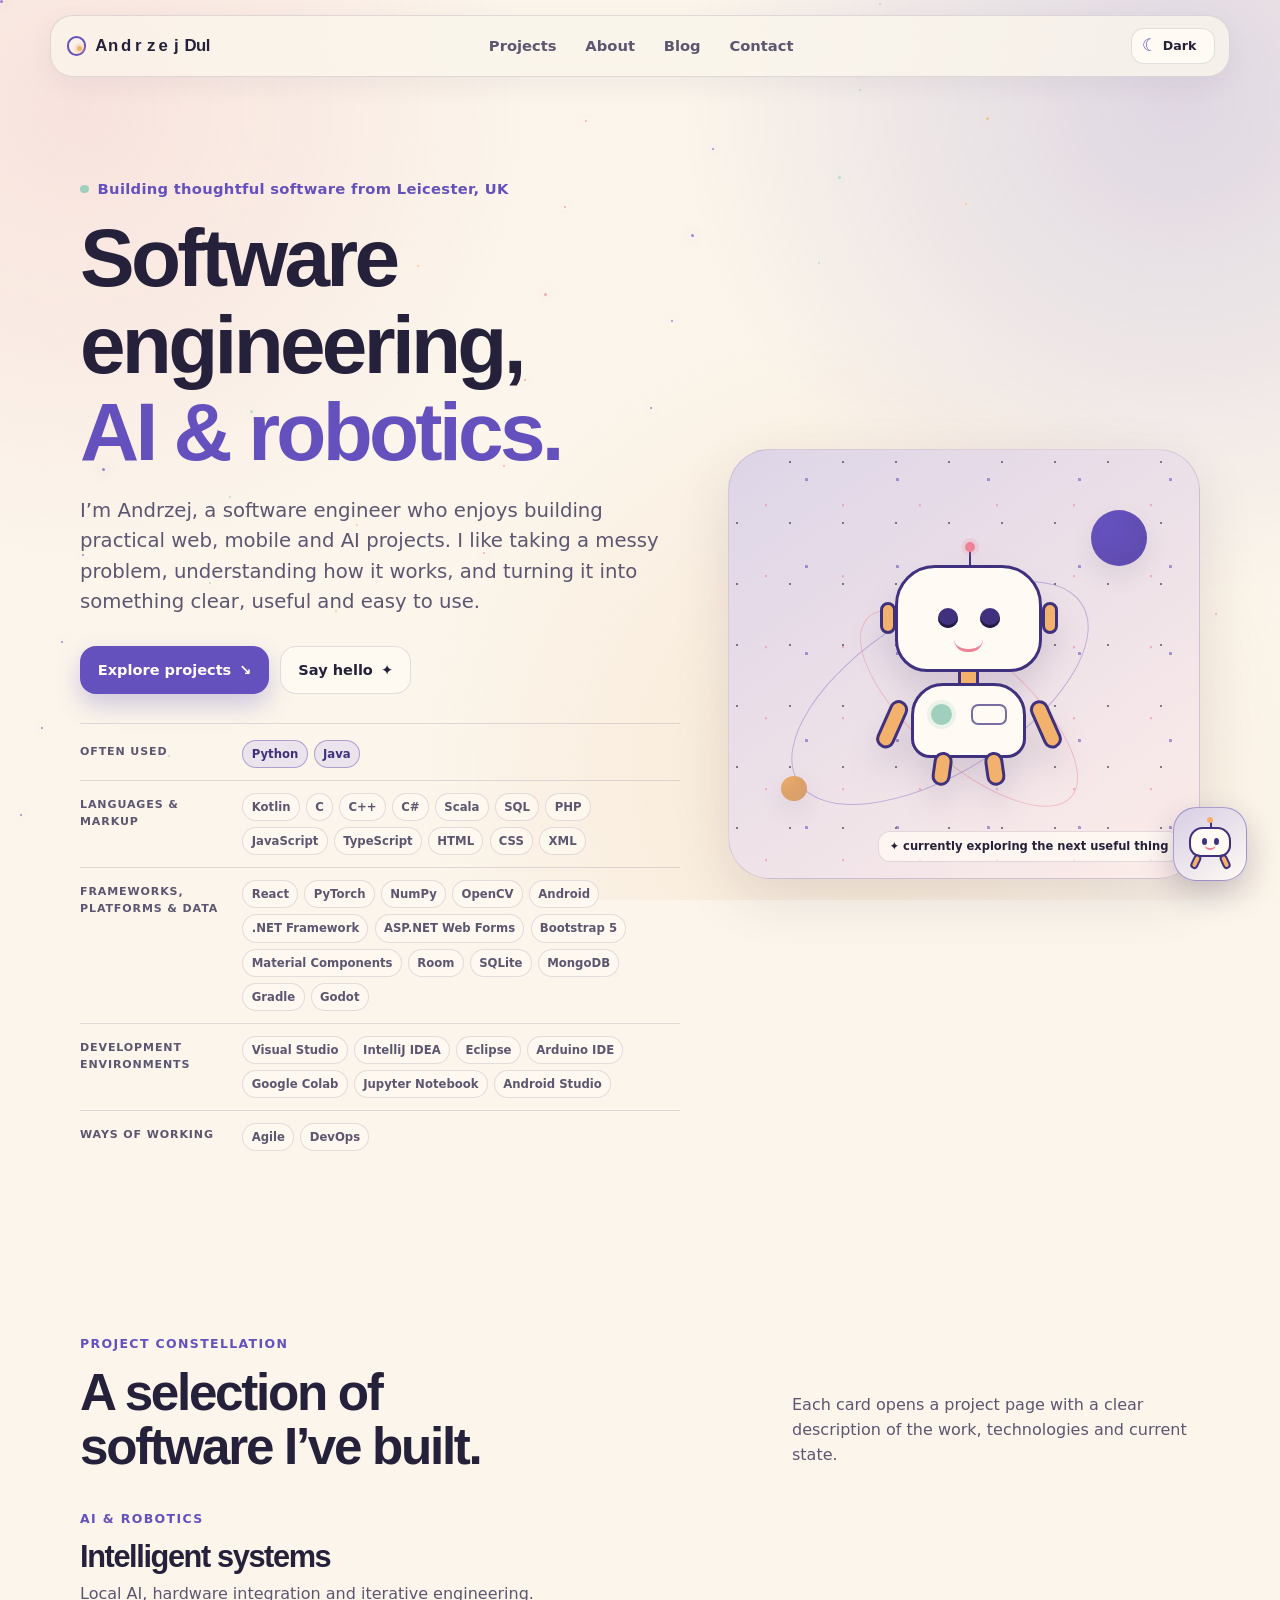
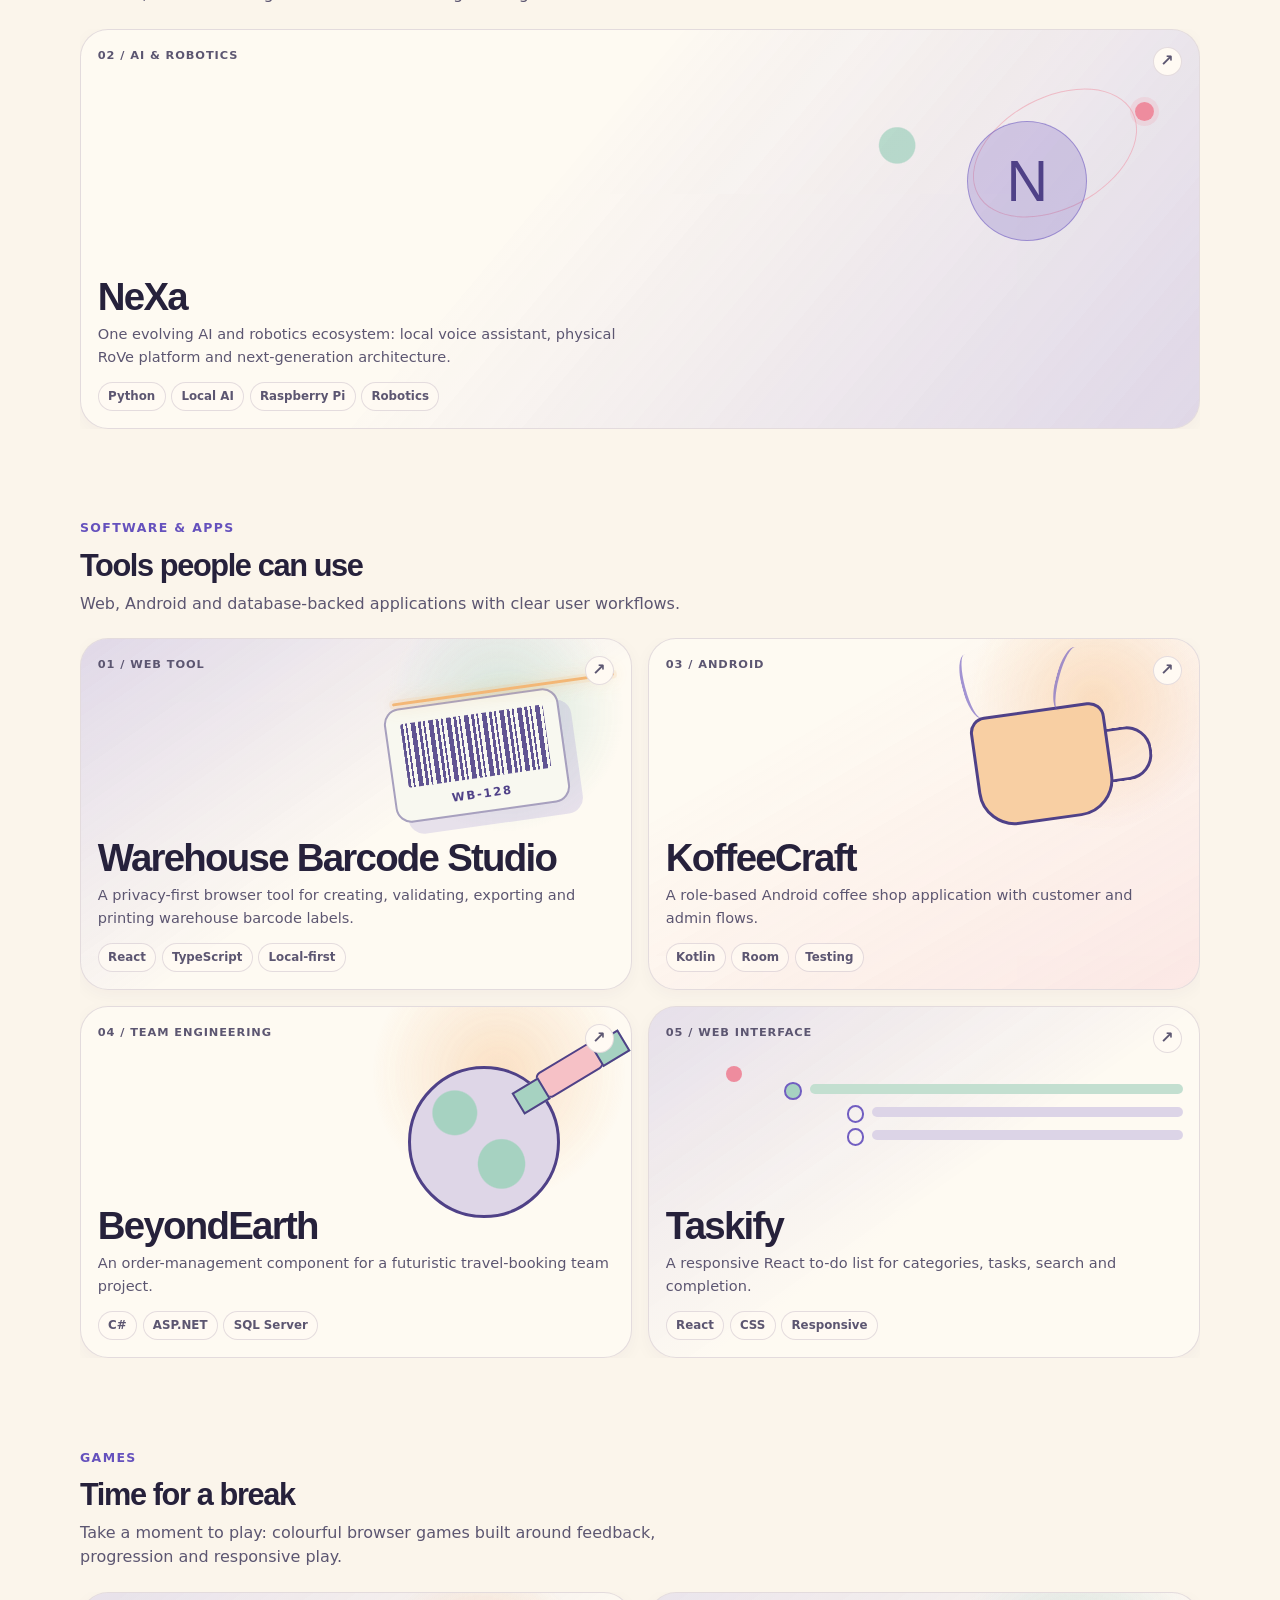
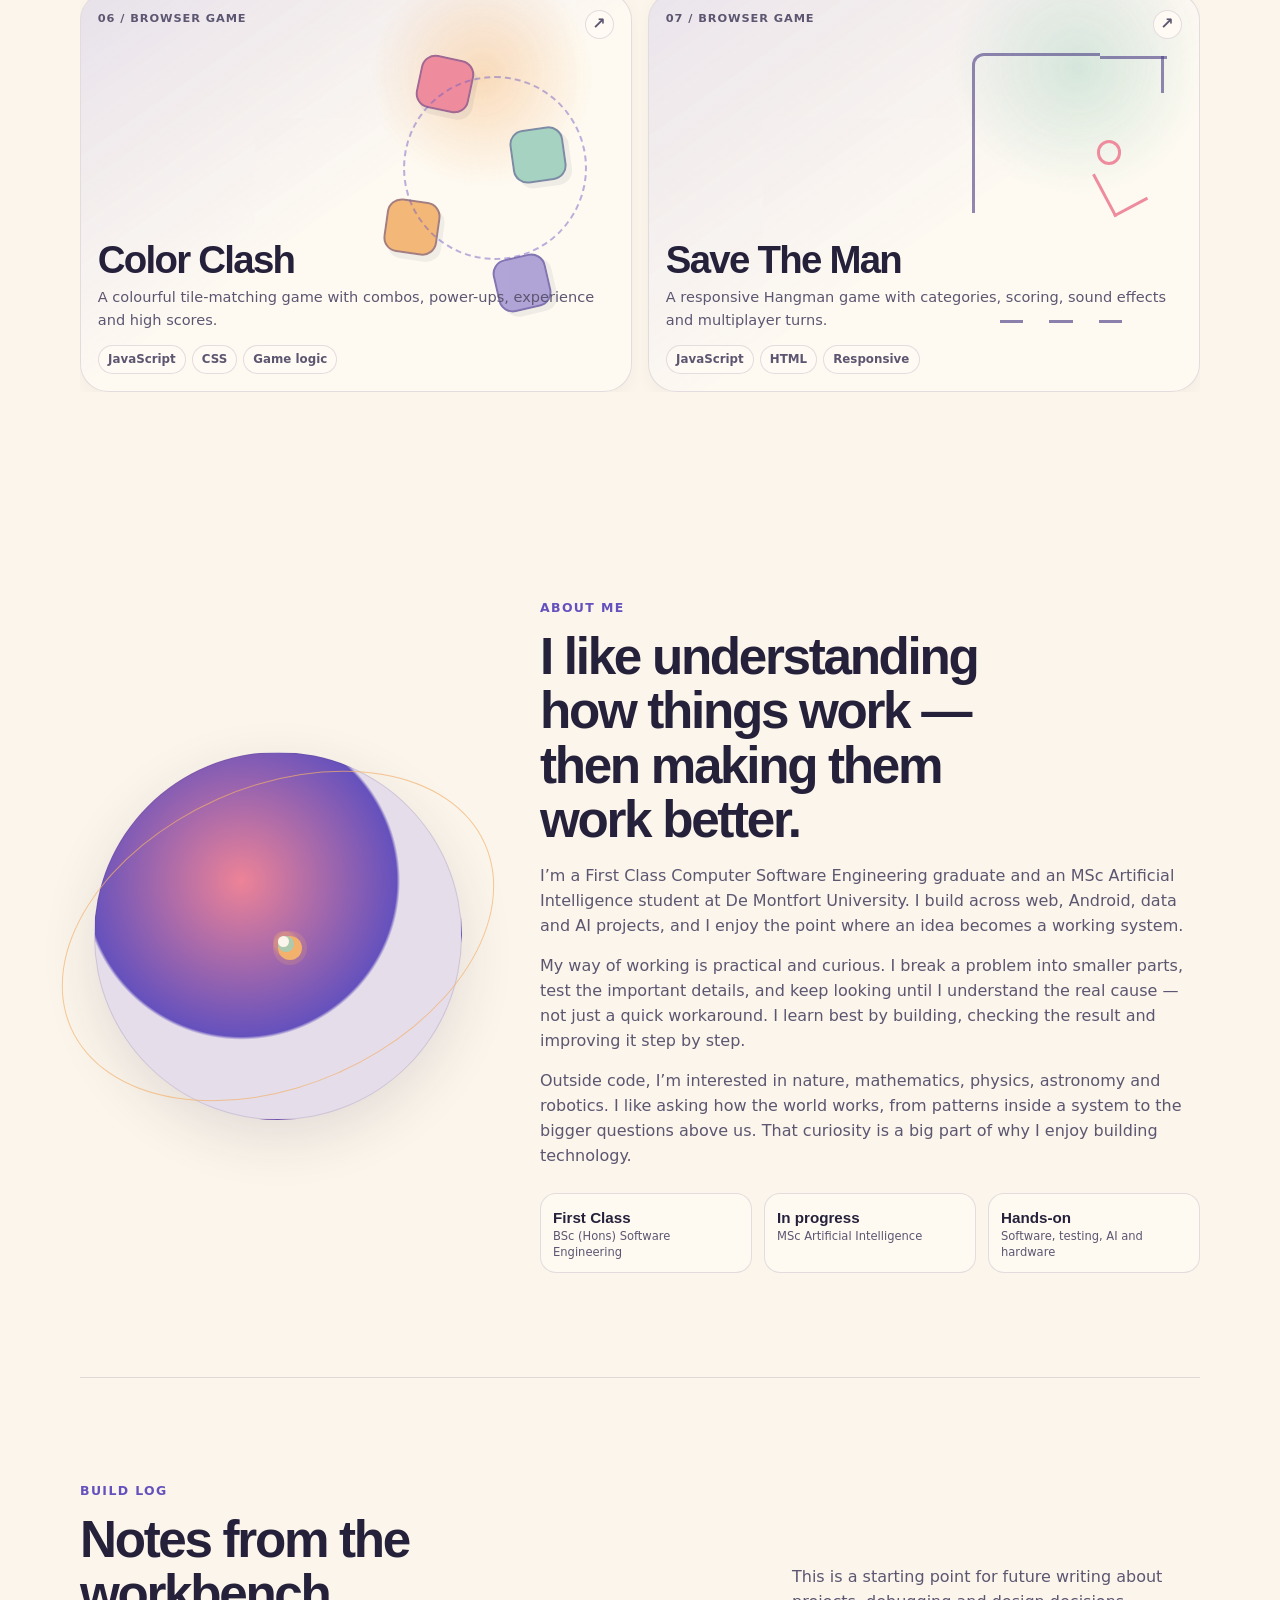
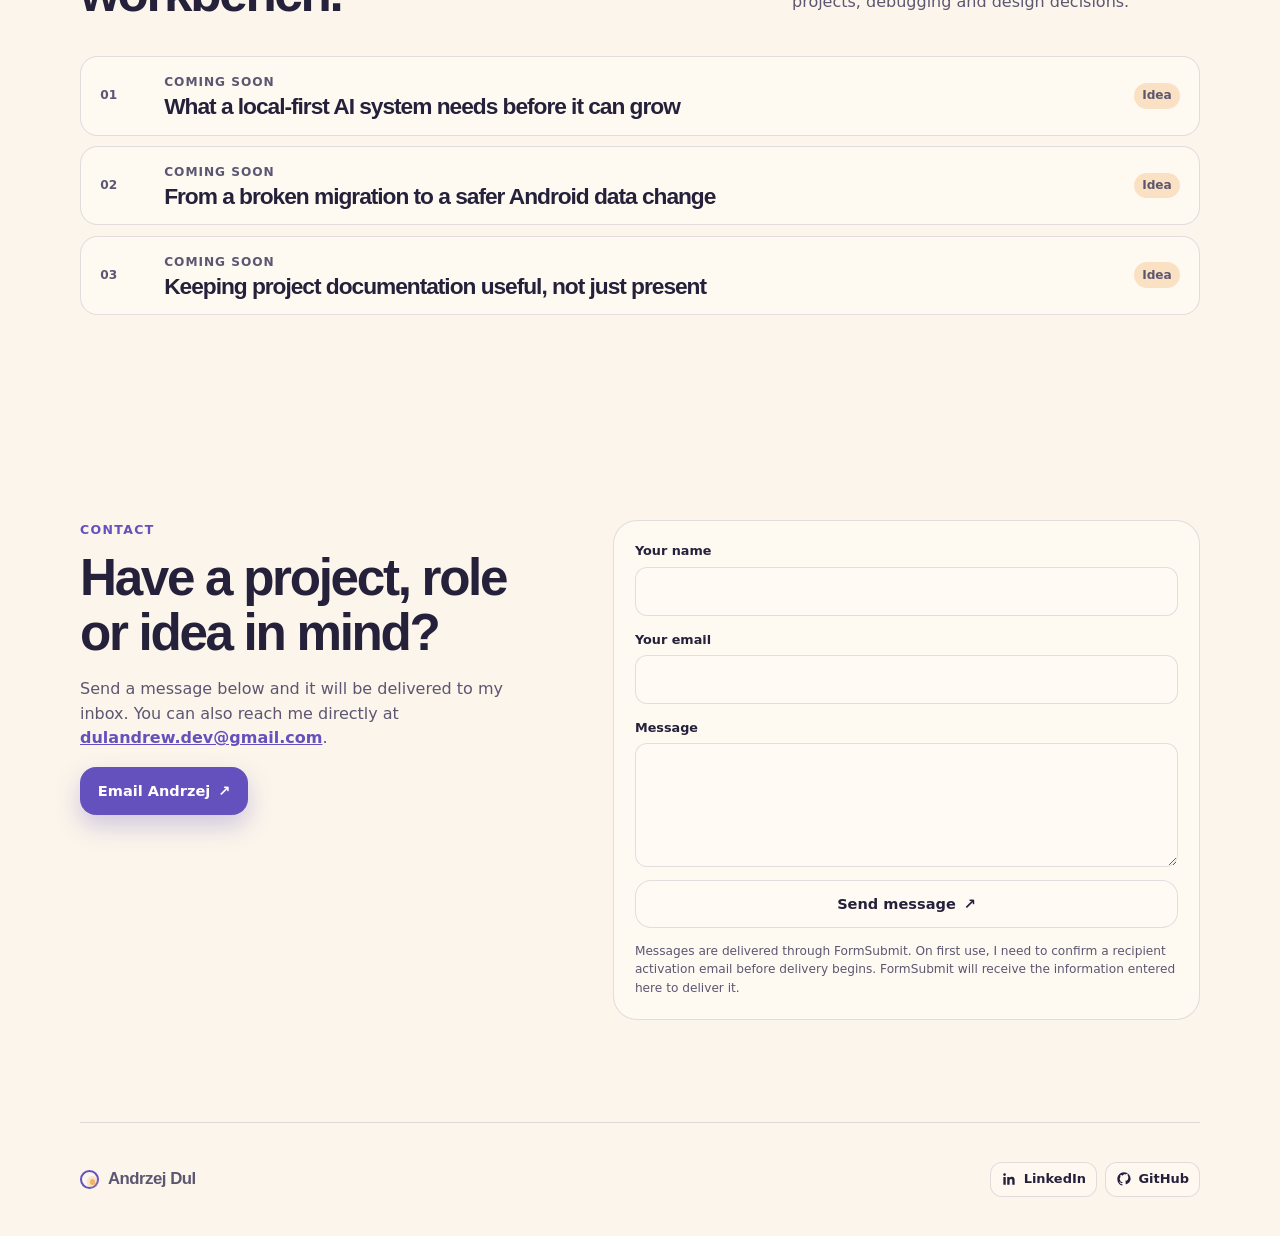
==== commit 7b169070: "Restore grouped project carousels" ====
--- a/index.html
+++ b/index.html
@@ -6,7 +6,7 @@
     <meta name="description" content="Andrzej Dul — software engineering, AI systems and robotics portfolio." />
     <meta name="theme-color" content="#171334" />
     <title>Andrzej Dul — Portfolio</title>
-    <link rel="stylesheet" href="assets/styles.css?v=20261111-3" />
+    <link rel="stylesheet" href="assets/styles.css?v=20261112-1" />
     <script src="assets/app.js" defer></script>
   </head>
   <body>
@@ -93,7 +93,13 @@
           <p>Each card opens a project page with a clear description of the work, technologies and current state.</p>
         </div>
 
-        <div class="project-carousel" data-project-carousel>
+        <section class="project-category" aria-labelledby="ai-projects-title">
+          <div class="project-category-heading">
+            <p class="section-kicker">AI &amp; robotics</p>
+            <h3 id="ai-projects-title">Intelligent systems</h3>
+            <p>Local AI, hardware integration and iterative engineering.</p>
+          </div>
+          <div class="project-carousel" data-project-carousel>
           <div class="project-carousel-controls" aria-label="Project gallery controls">
             <p class="project-carousel-status" data-carousel-status aria-live="polite"></p>
             <div><button class="carousel-button" type="button" data-carousel-prev aria-label="Show previous projects">←</button><button class="carousel-button" type="button" data-carousel-next aria-label="Show next projects">→</button></div>
@@ -108,6 +114,26 @@
             <p>One evolving AI and robotics ecosystem: local voice assistant, physical RoVe platform and next-generation architecture.</p>
             <ul class="card-tags"><li>Python</li><li>Local AI</li><li>Raspberry Pi</li><li>Robotics</li></ul>
                 </a>
+              </div>
+            </div>
+          </div>
+          </div>
+        </section>
+
+        <section class="project-category" aria-labelledby="software-projects-title">
+          <div class="project-category-heading">
+            <p class="section-kicker">Software &amp; apps</p>
+            <h3 id="software-projects-title">Tools people can use</h3>
+            <p>Web, Android and database-backed applications with clear user workflows.</p>
+          </div>
+          <div class="project-carousel" data-project-carousel>
+            <div class="project-carousel-controls" aria-label="Software projects gallery controls">
+              <p class="project-carousel-status" data-carousel-status aria-live="polite"></p>
+              <div><button class="carousel-button" type="button" data-carousel-prev aria-label="Show previous software projects">←</button><button class="carousel-button" type="button" data-carousel-next aria-label="Show next software projects">→</button></div>
+            </div>
+            <div class="project-carousel-viewport" data-carousel-viewport>
+              <div class="project-carousel-track" data-project-track>
+                <div class="project-grid" data-project-grid>
                 <a class="project-card project-card-warehouse reveal" href="projects/warehouse-barcode-studio.html" data-tilt>
             <div class="card-art art-warehouse" aria-hidden="true"><span class="barcode-sheet"><span class="barcode-lines"></span><span class="barcode-code">WB-128</span></span><span class="barcode-scan"></span></div>
             <div class="card-topline"><span>01 / Web tool</span><span class="card-arrow">↗</span></div>
@@ -139,6 +165,26 @@
             <p>A responsive React to-do list for categories, tasks, search and completion.</p>
             <ul class="card-tags"><li>React</li><li>CSS</li><li>Responsive</li></ul>
                 </a>
+              </div>
+            </div>
+          </div>
+          </div>
+        </section>
+
+        <section class="project-category" aria-labelledby="games-projects-title">
+          <div class="project-category-heading">
+            <p class="section-kicker">Games</p>
+            <h3 id="games-projects-title">Time for a break</h3>
+            <p>Take a moment to play: colourful browser games built around feedback, progression and responsive play.</p>
+          </div>
+          <div class="project-carousel" data-project-carousel>
+            <div class="project-carousel-controls" aria-label="Games gallery controls">
+              <p class="project-carousel-status" data-carousel-status aria-live="polite"></p>
+              <div><button class="carousel-button" type="button" data-carousel-prev aria-label="Show previous games">←</button><button class="carousel-button" type="button" data-carousel-next aria-label="Show next games">→</button></div>
+            </div>
+            <div class="project-carousel-viewport" data-carousel-viewport>
+              <div class="project-carousel-track" data-project-track>
+                <div class="project-grid" data-project-grid>
                 <a class="project-card project-card-game reveal" href="projects/color-clash.html" data-tilt>
             <div class="card-art art-color" aria-hidden="true"><span class="color-tile tile-one"></span><span class="color-tile tile-two"></span><span class="color-tile tile-three"></span><span class="color-tile tile-four"></span><span class="combo-ring"></span></div>
             <div class="card-topline"><span>06 / Browser game</span><span class="card-arrow">↗</span></div>
@@ -157,8 +203,8 @@
               </div>
             </div>
           </div>
-        </div>
-      </div>
+          </div>
+        </section>
       </section>
 
       <section class="section about-section" id="about" aria-labelledby="about-title">
--- a/assets/styles.css
+++ b/assets/styles.css
@@ -227,7 +227,12 @@
 @media (max-width: 820px) { .skill-group { grid-template-columns: 1fr; gap: .45rem; }.skill-group p { margin-top: 0; }.about-orb span:nth-child(1) { animation-duration: 8s; }.about-orb span:nth-child(2) { animation-duration: 10s; } }
 @media (max-width: 540px) { .skill-showcase { margin-top: 1.35rem; }.assistant-dock { right: .75rem; bottom: .75rem; }.assistant-dock.is-open .assistant-popover { position: absolute; right: 0; bottom: 5.2rem; width: min(21rem, calc(100vw - 1.5rem)); min-height: 20.5rem; max-width: min(21rem, calc(100vw - 1.5rem)); }.assistant-popover .chat-messages { min-height: 12.3rem; } }
 
-/* Project gallery: a stable five-card desktop mosaic and full-size mobile slides. */
+/* Project galleries: up to six desktop cards per category and full-size mobile slides. */
+.project-category { margin-top: clamp(3.5rem, 7vw, 6.5rem); }
+.project-category:first-of-type { margin-top: 0; }
+.project-category-heading { max-width: 46rem; margin-bottom: 1.35rem; }
+.project-category-heading h3 { margin: .35rem 0 .55rem; font-size: clamp(1.55rem, 2.4vw, 2.15rem); }
+.project-category-heading > p:last-child { max-width: 42rem; margin: 0; color: var(--ink-soft); }
 .project-carousel { position: relative; }
 .project-carousel-controls { display: none; align-items: center; justify-content: space-between; gap: 1rem; margin: 0 0 .85rem; }
 .project-carousel.has-multiple-slides .project-carousel-controls { display: flex; }
@@ -250,6 +255,8 @@
 .project-carousel-slide.card-count-1 .project-card { grid-column: span 12; min-height: 25rem; }
 
 @media (max-width: 820px) {
+  .project-category { margin-top: 4.2rem; }
+  .project-category-heading { margin-bottom: 1.1rem; }
   .project-carousel.has-multiple-slides .project-carousel-controls { display: flex; }
   .project-carousel-viewport { margin-right: -1rem; padding: 0 1rem .9rem 0; overflow-x: auto; scroll-snap-type: x mandatory; scrollbar-width: none; }
   .project-carousel-viewport::-webkit-scrollbar { display: none; }
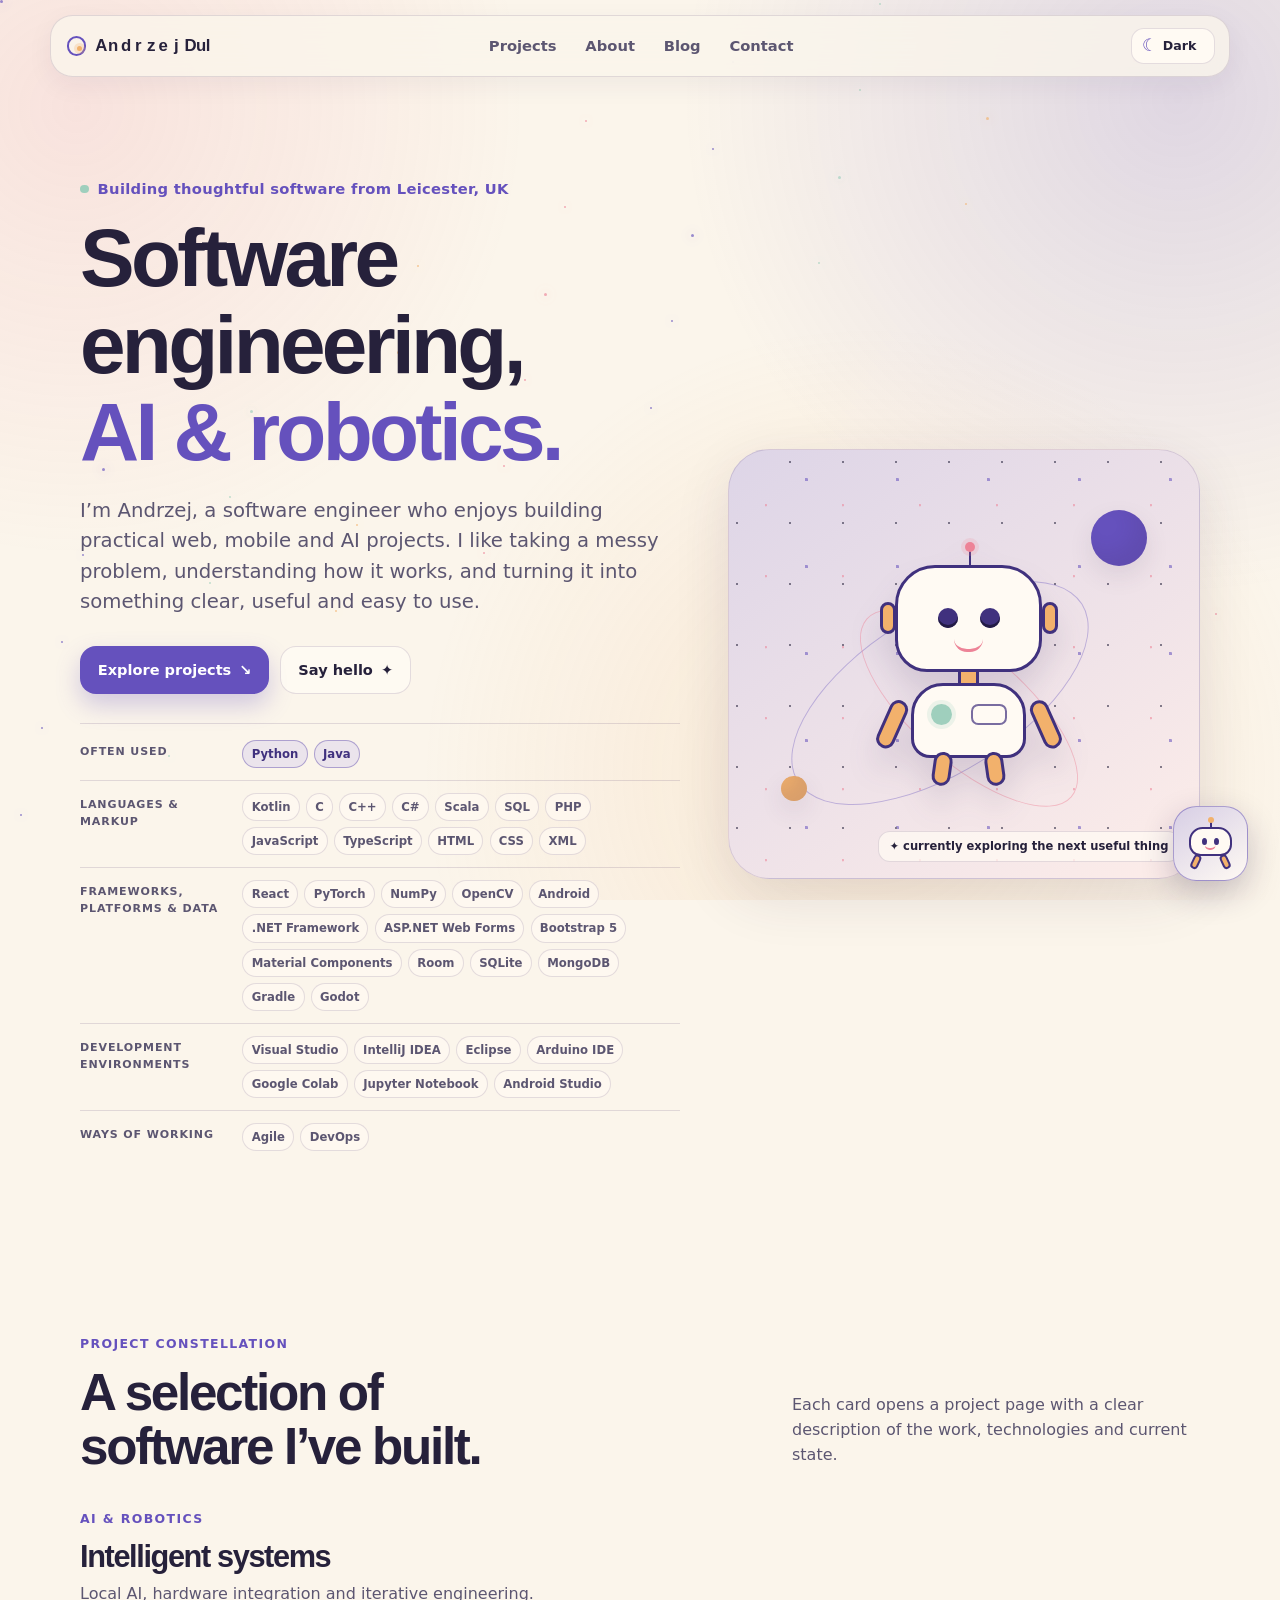
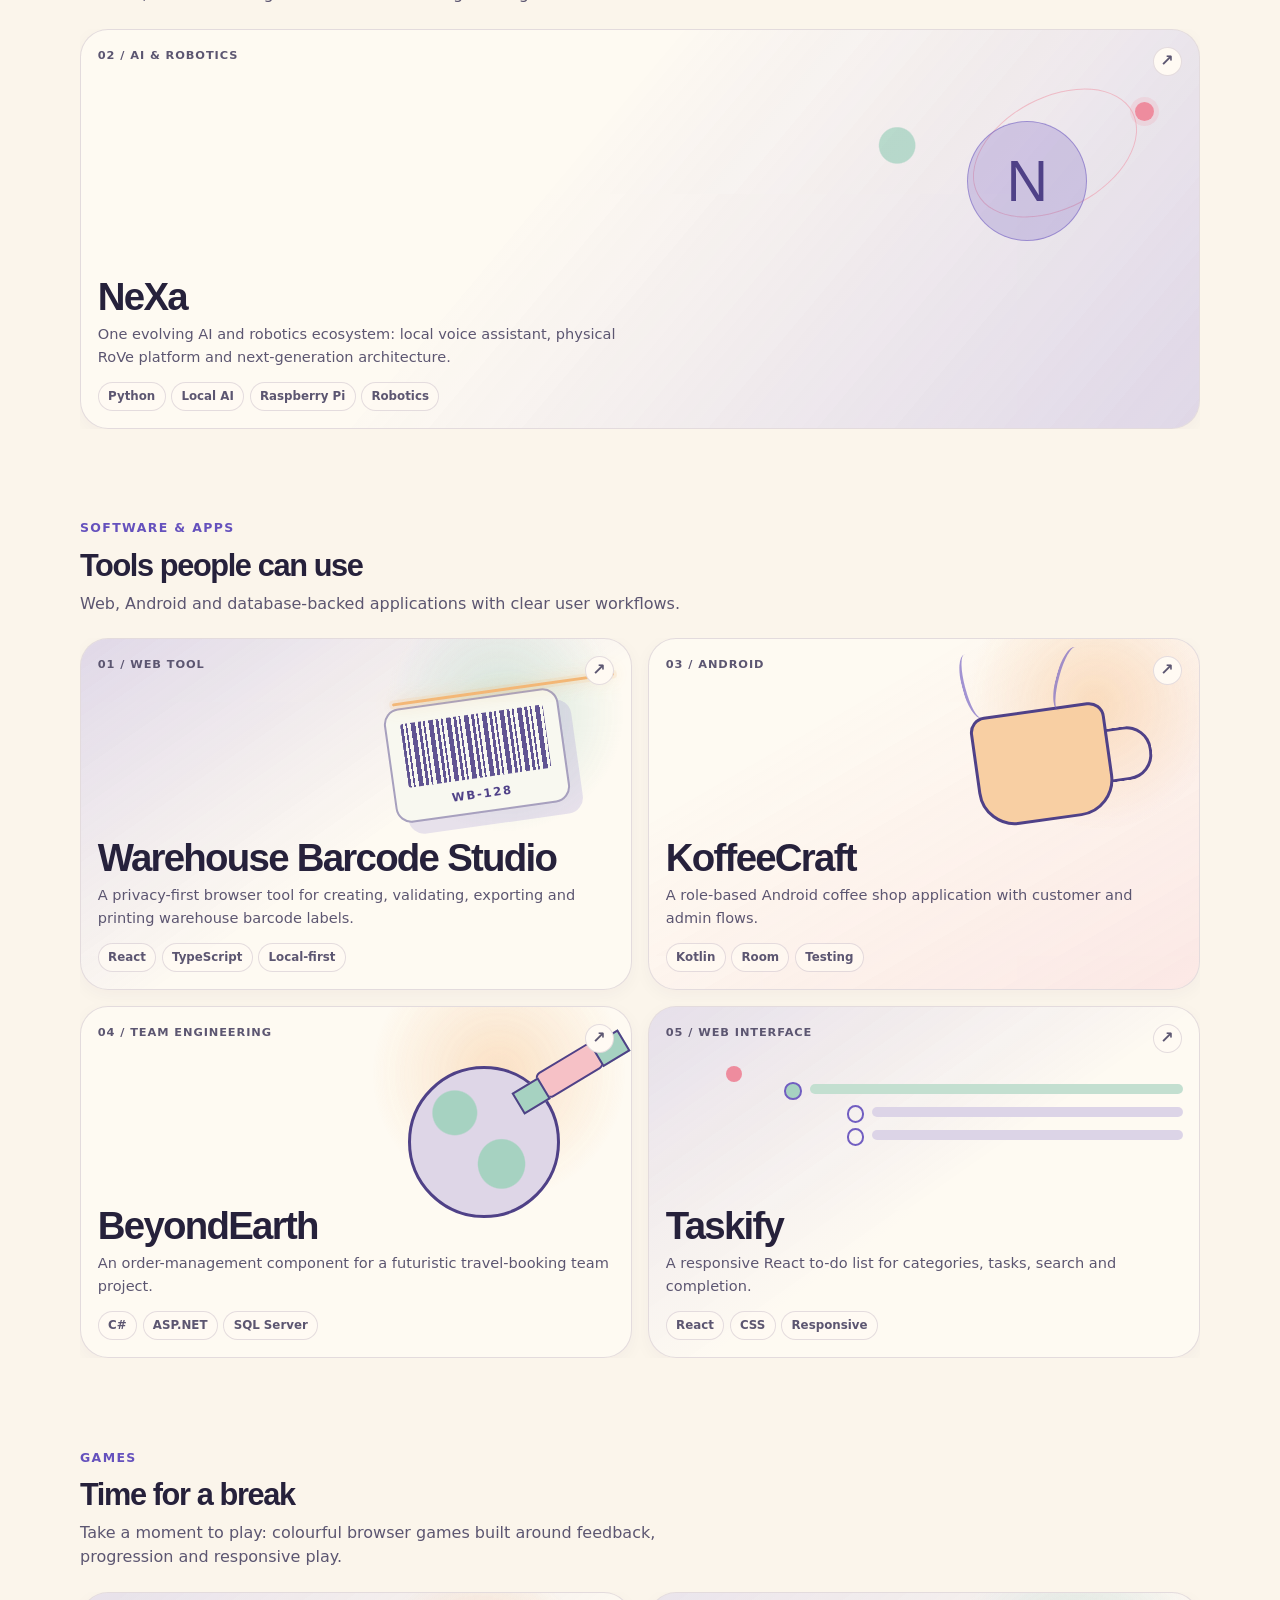
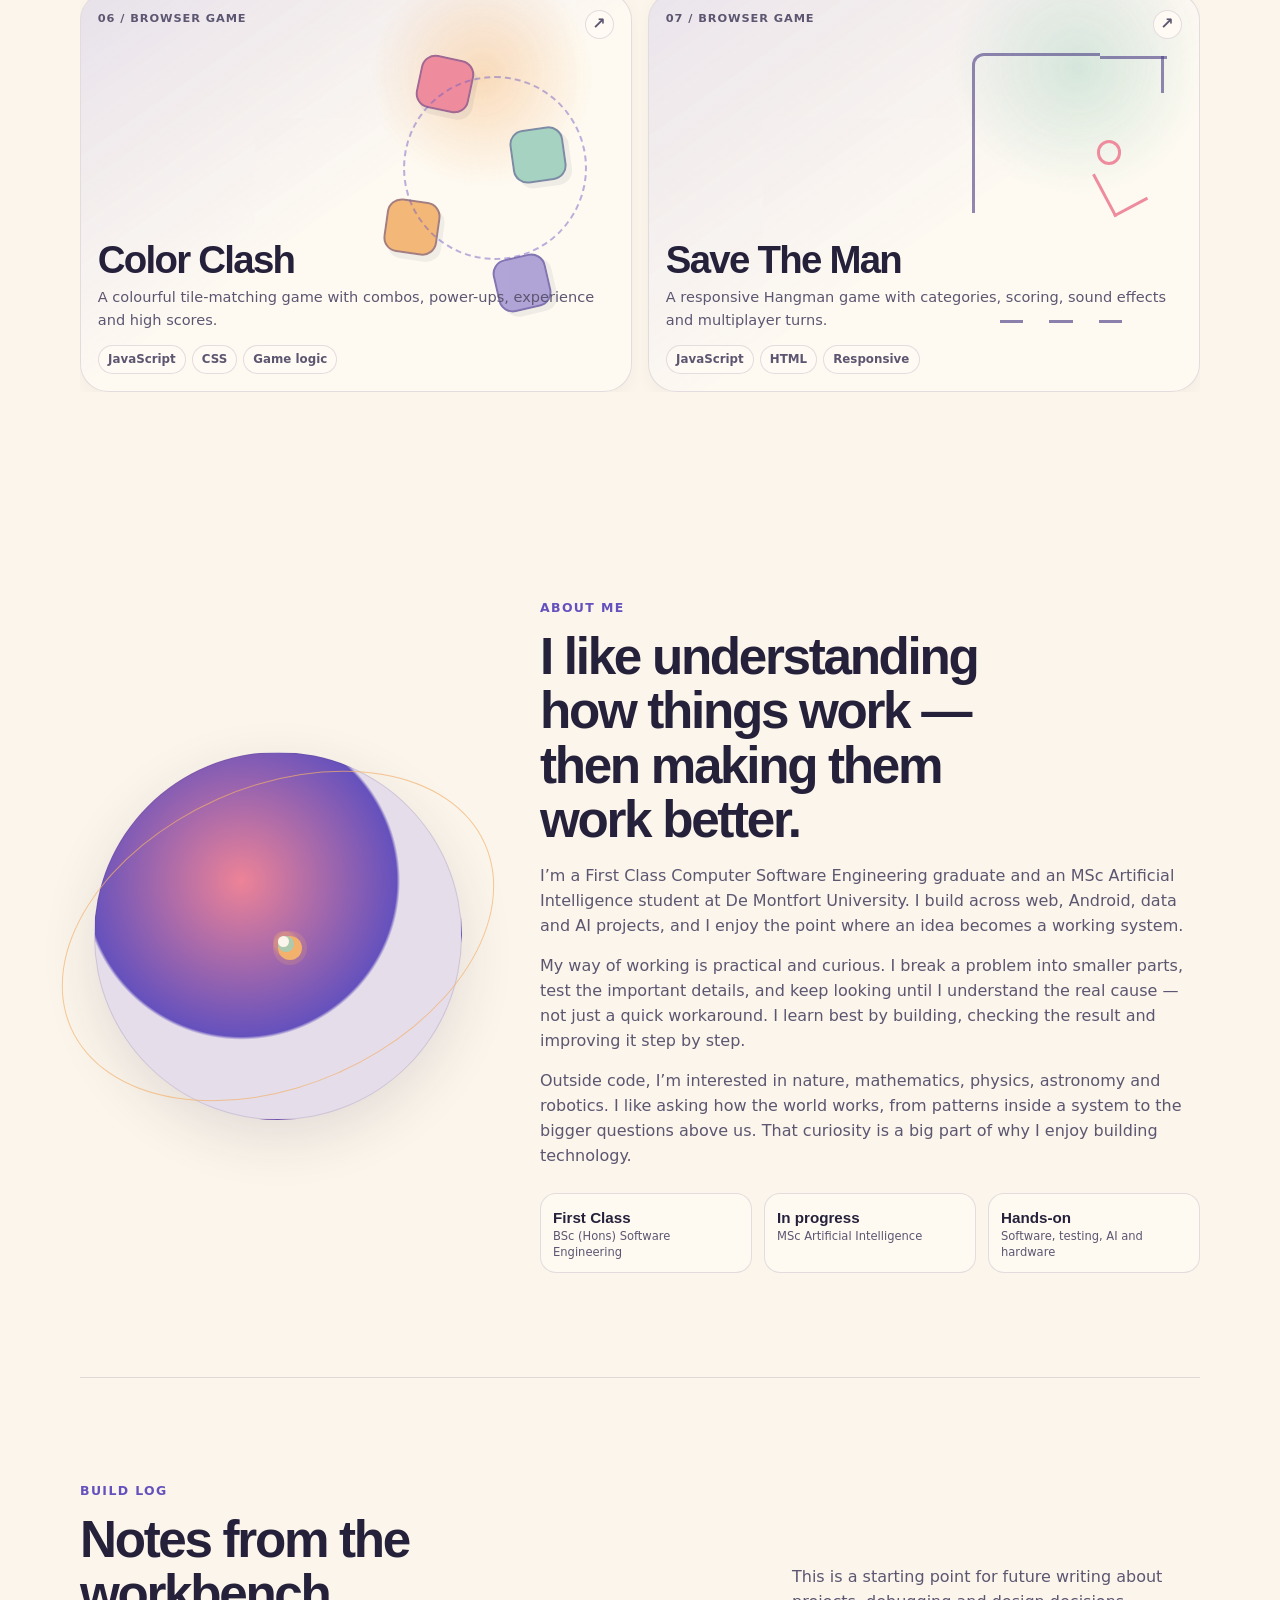
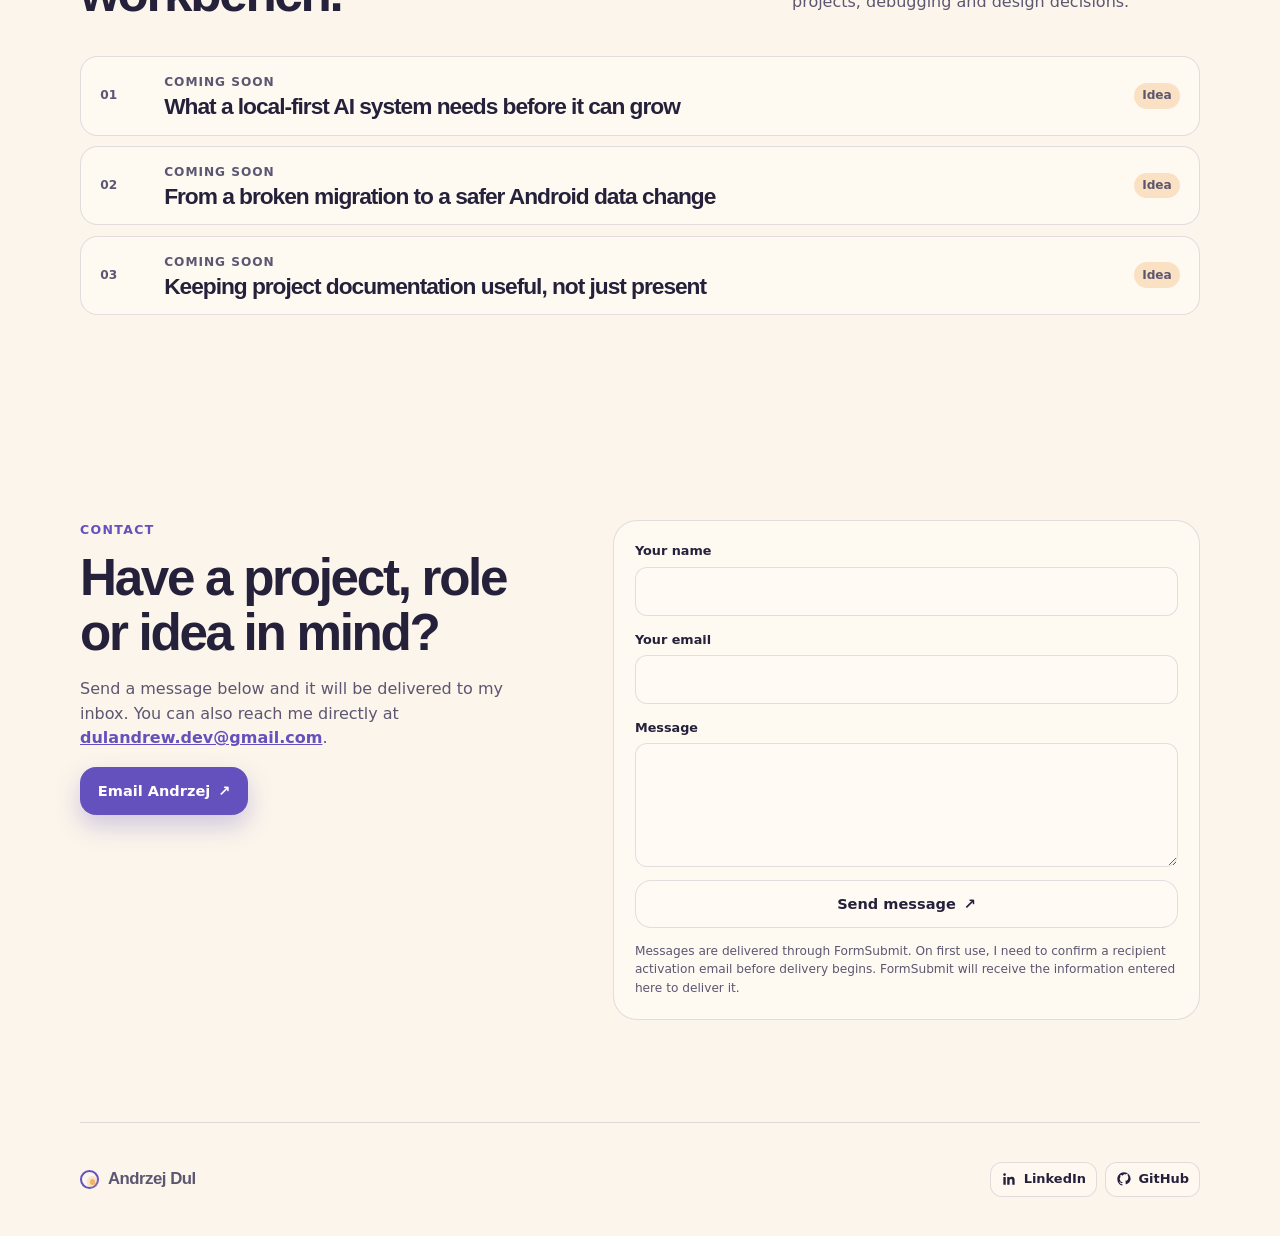
==== commit 23479084: "Add Cloudflare portfolio assistant" ====
--- a/index.html
+++ b/index.html
@@ -258,18 +258,18 @@
       </section>
     </main>
 
-    <aside class="assistant-dock" data-assistant-dock aria-label="Portfolio assistant prototype">
+    <aside class="assistant-dock" data-assistant-dock aria-label="Portfolio assistant">
       <button class="assistant-launcher" type="button" aria-expanded="false" aria-controls="portfolio-assistant" data-assistant-toggle>
         <span class="dock-robot" aria-hidden="true"><span class="dock-antenna"></span><span class="dock-head"><span class="dock-eye dock-eye-left"></span><span class="dock-eye dock-eye-right"></span><span class="dock-smile"></span></span><span class="dock-arm dock-arm-left"></span><span class="dock-arm dock-arm-right"></span></span>
         <span class="sr-only">Open portfolio assistant</span>
       </button>
       <section class="assistant-popover" id="portfolio-assistant" aria-label="Portfolio assistant chat">
-        <div class="chat-header"><span class="chat-orb" aria-hidden="true">✦</span><div><strong>Portfolio helper</strong><small><span class="status-dot"></span> Prototype — no backend connected</small></div><button class="assistant-close" type="button" aria-label="Close portfolio assistant" data-assistant-close>×</button></div>
-        <div class="chat-messages" data-chat-messages aria-live="polite"><p class="assistant-message">Hi! I’m the portfolio assistant interface. A real AI backend is not connected yet, so messages stay on this page.</p></div>
+        <div class="chat-header"><span class="chat-orb" aria-hidden="true">✦</span><div><strong>Portfolio helper</strong><small><span class="status-dot"></span> Ask about projects and how I work</small></div><button class="assistant-close" type="button" aria-label="Close portfolio assistant" data-assistant-close>×</button></div>
+        <div class="chat-messages" data-chat-messages aria-live="polite"><p class="assistant-message">Hi! Ask me about NeXa, a project, or how Andrzej approaches engineering work.</p></div>
         <form class="chat-form" data-chat-form>
           <label class="sr-only" for="assistant-question">Ask about a project</label>
           <input id="assistant-question" name="question" placeholder="Ask about a project…" autocomplete="off" />
-          <button class="icon-button" type="submit" aria-label="Send prototype question">↑</button>
+          <button class="icon-button" type="submit" aria-label="Send question">↑</button>
         </form>
       </section>
     </aside>
--- a/assets/styles.css
+++ b/assets/styles.css
@@ -222,6 +222,7 @@
 .assistant-popover { order: 2; display: flex; width: 0; min-height: 0; max-width: 0; flex-direction: column; overflow: hidden; visibility: hidden; opacity: 0; border: 1px solid var(--border); border-radius: 1.35rem; background: var(--surface-solid); box-shadow: var(--shadow); pointer-events: none; transform: translateX(-.7rem) scale(.96); transform-origin: bottom right; transition: width .32s ease, min-height .32s ease, max-width .32s ease, opacity .22s ease, transform .32s ease, visibility .32s; }
 .assistant-dock.is-open .assistant-popover { width: min(22rem, calc(100vw - 7.5rem)); min-height: 21.5rem; max-width: min(22rem, calc(100vw - 7.5rem)); visibility: visible; opacity: 1; pointer-events: auto; transform: translateX(0) scale(1); }
 .assistant-popover .chat-header { flex: 0 0 auto; padding: .8rem; }.assistant-popover .chat-messages { min-height: 13.5rem; max-height: 17rem; overflow-y: auto; }.assistant-popover .chat-form { margin-top: auto; }.assistant-popover .assistant-message, .assistant-popover .user-message { font-size: .78rem; }
+.chat-sources { display: block; margin: -.35rem 0 .8rem; color: var(--ink-soft); font-size: .66rem; line-height: 1.35; }.assistant-message.is-pending { color: var(--ink-soft); font-style: italic; }.chat-form input:disabled, .chat-form button:disabled { cursor: wait; opacity: .65; }
 .assistant-close { display: grid; width: 1.8rem; height: 1.8rem; margin-left: auto; place-items: center; padding: 0; border: 1px solid var(--border); border-radius: 50%; background: transparent; color: var(--ink-soft); font-size: 1.12rem; line-height: 1; }.assistant-close:hover, .assistant-close:focus-visible { background: color-mix(in srgb, var(--purple) 12%, transparent); color: var(--ink); outline: none; }
 
 @media (max-width: 820px) { .skill-group { grid-template-columns: 1fr; gap: .45rem; }.skill-group p { margin-top: 0; }.about-orb span:nth-child(1) { animation-duration: 8s; }.about-orb span:nth-child(2) { animation-duration: 10s; } }
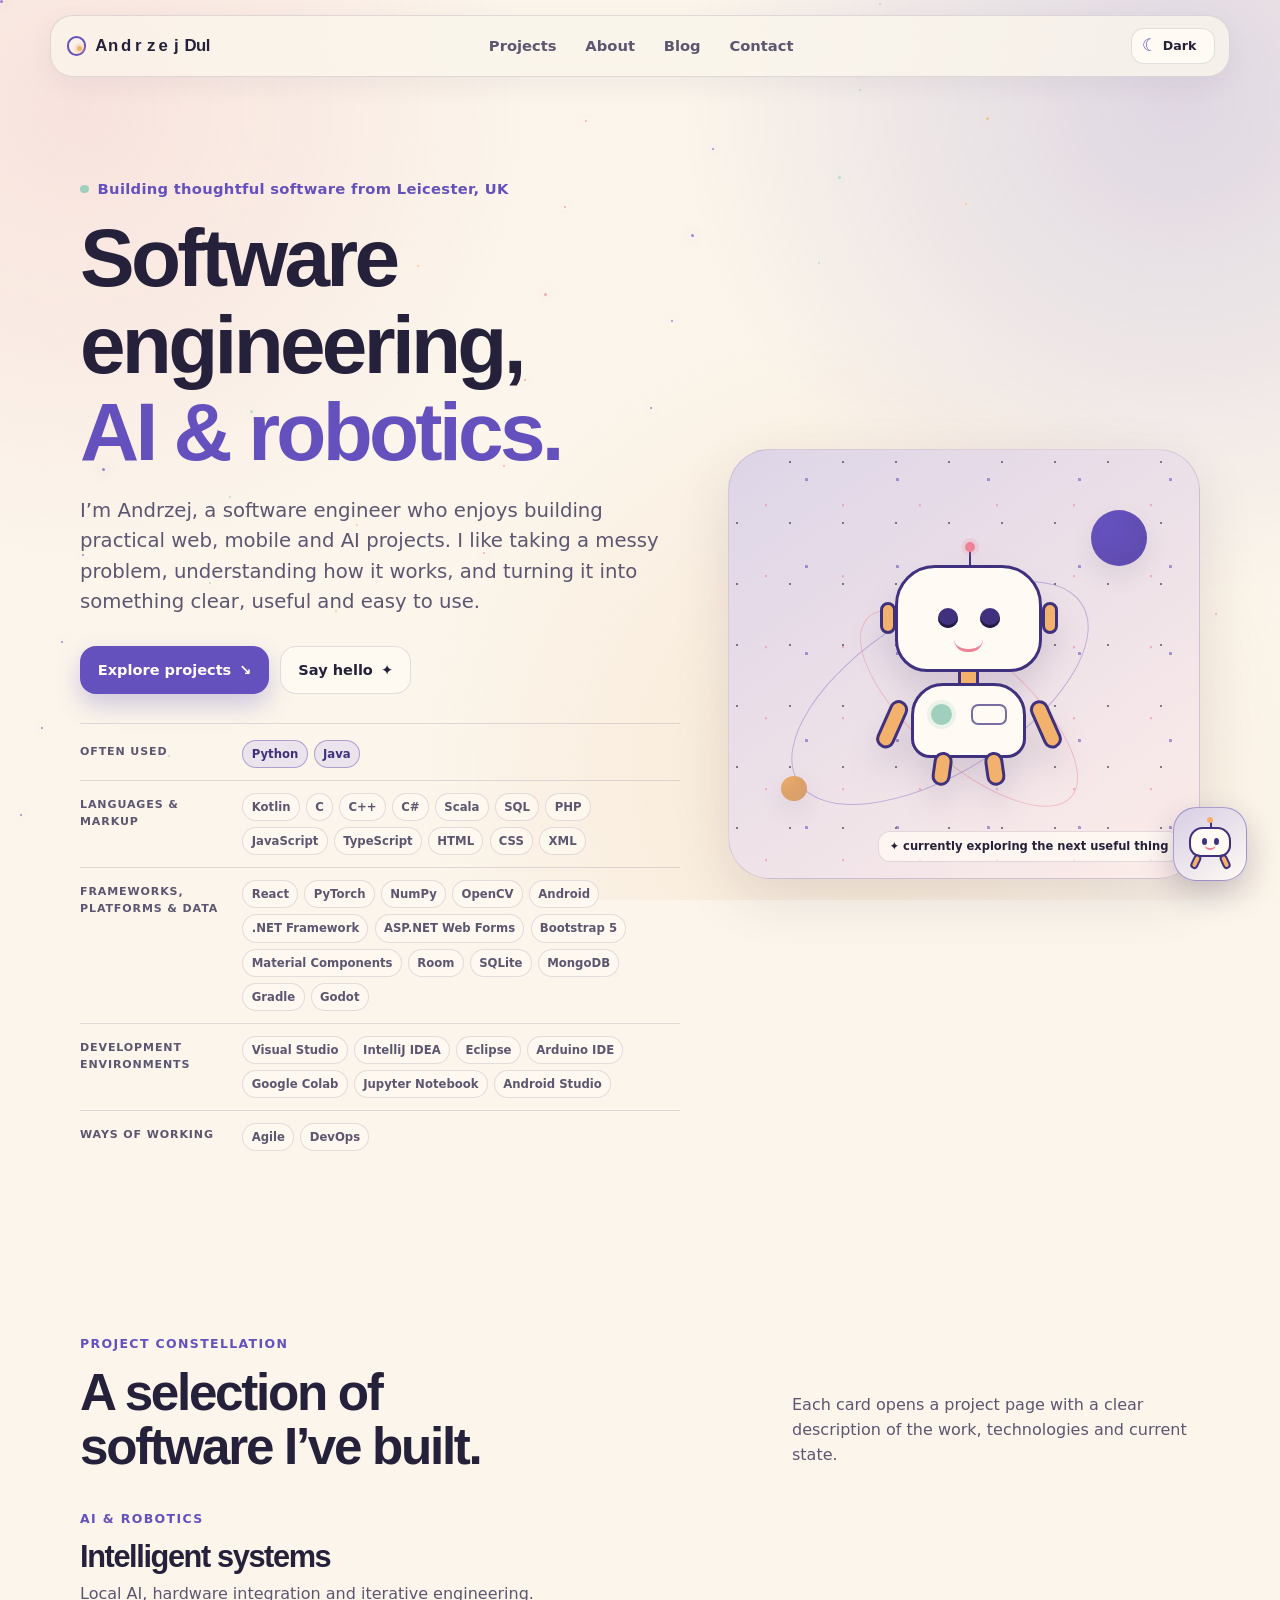
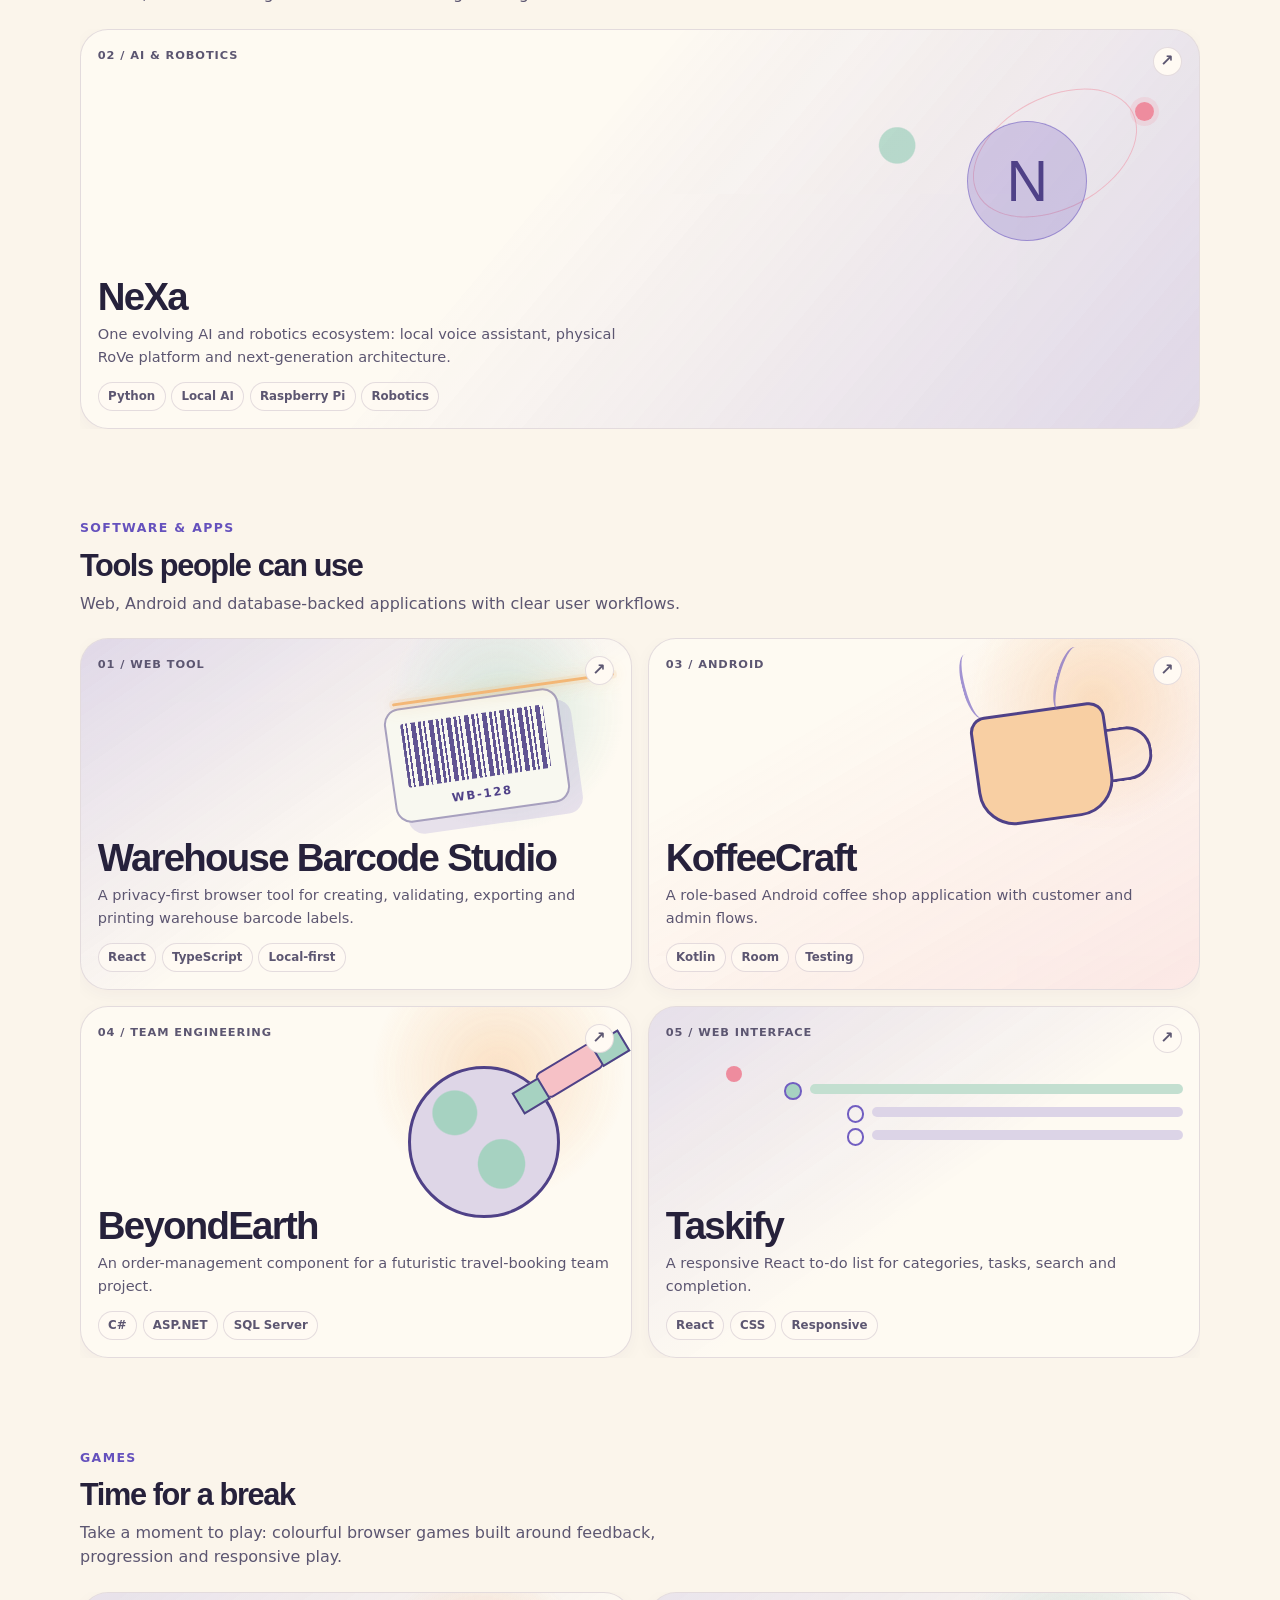
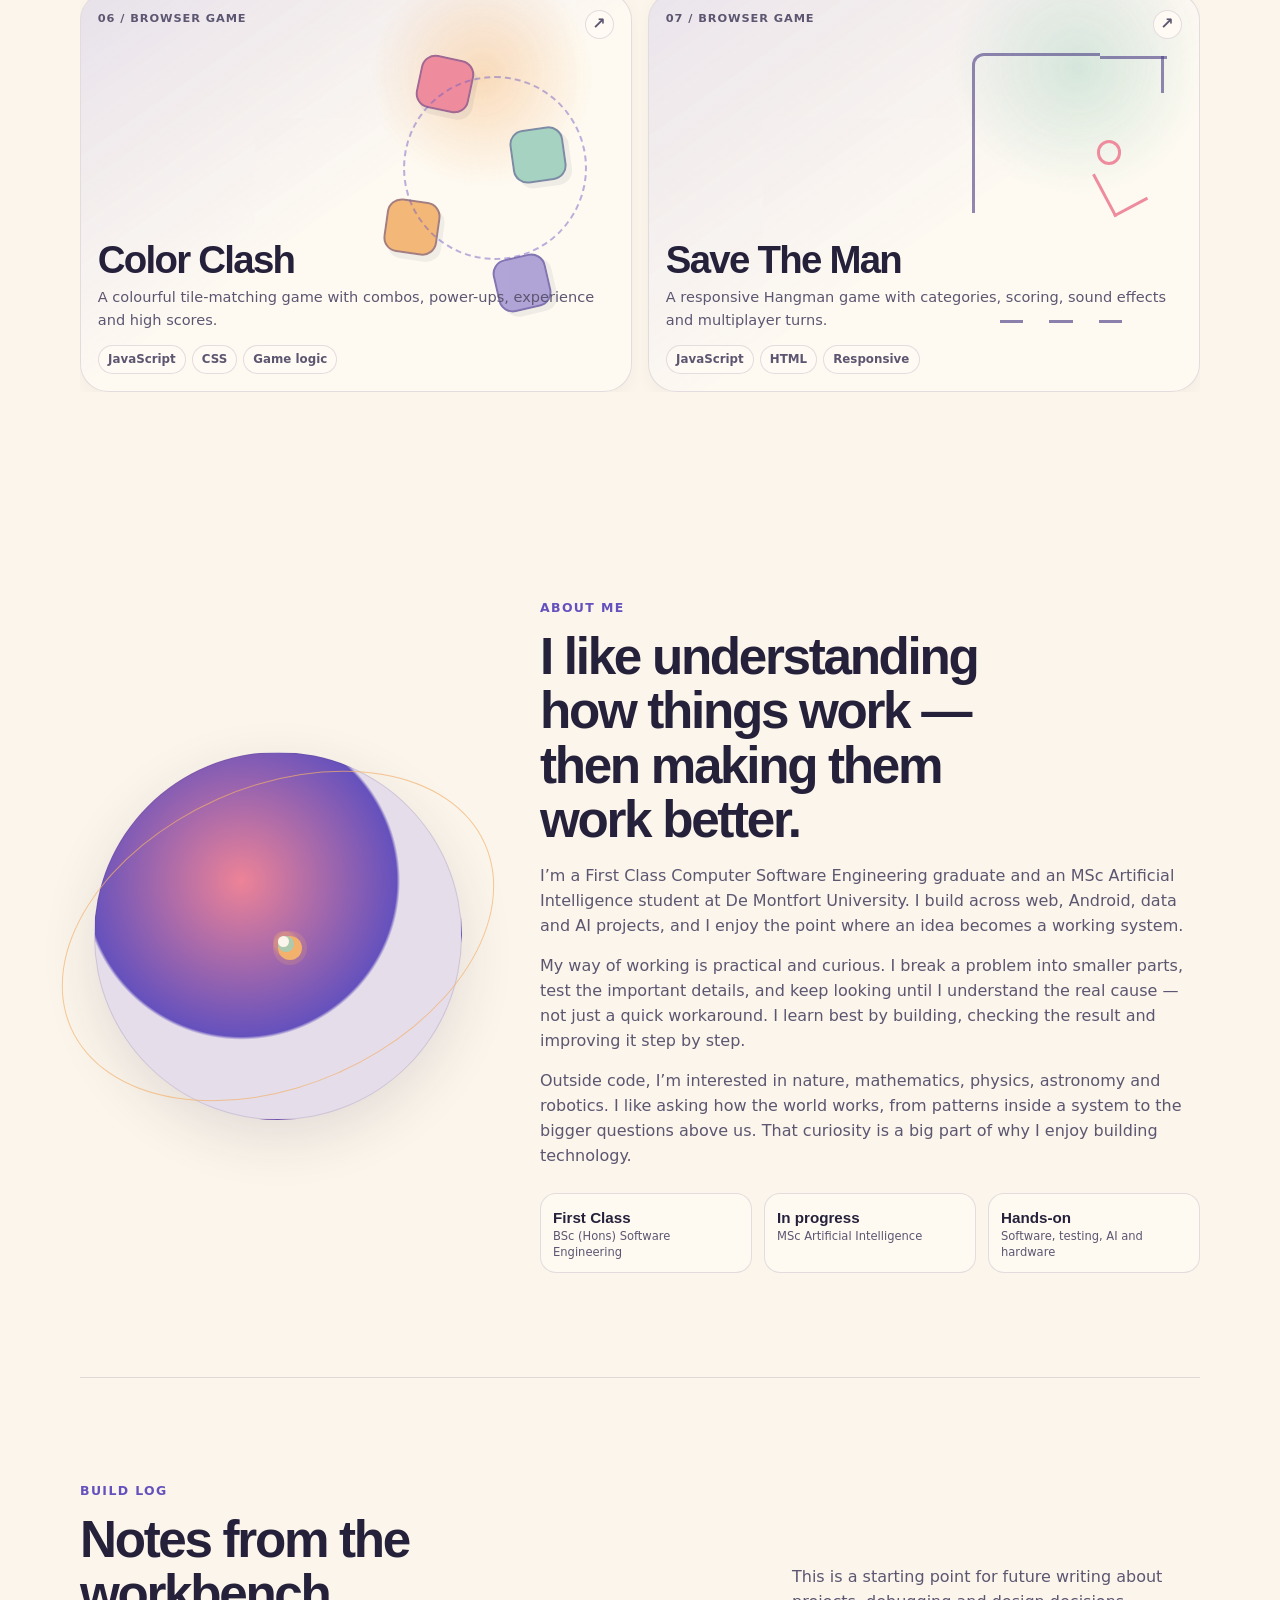
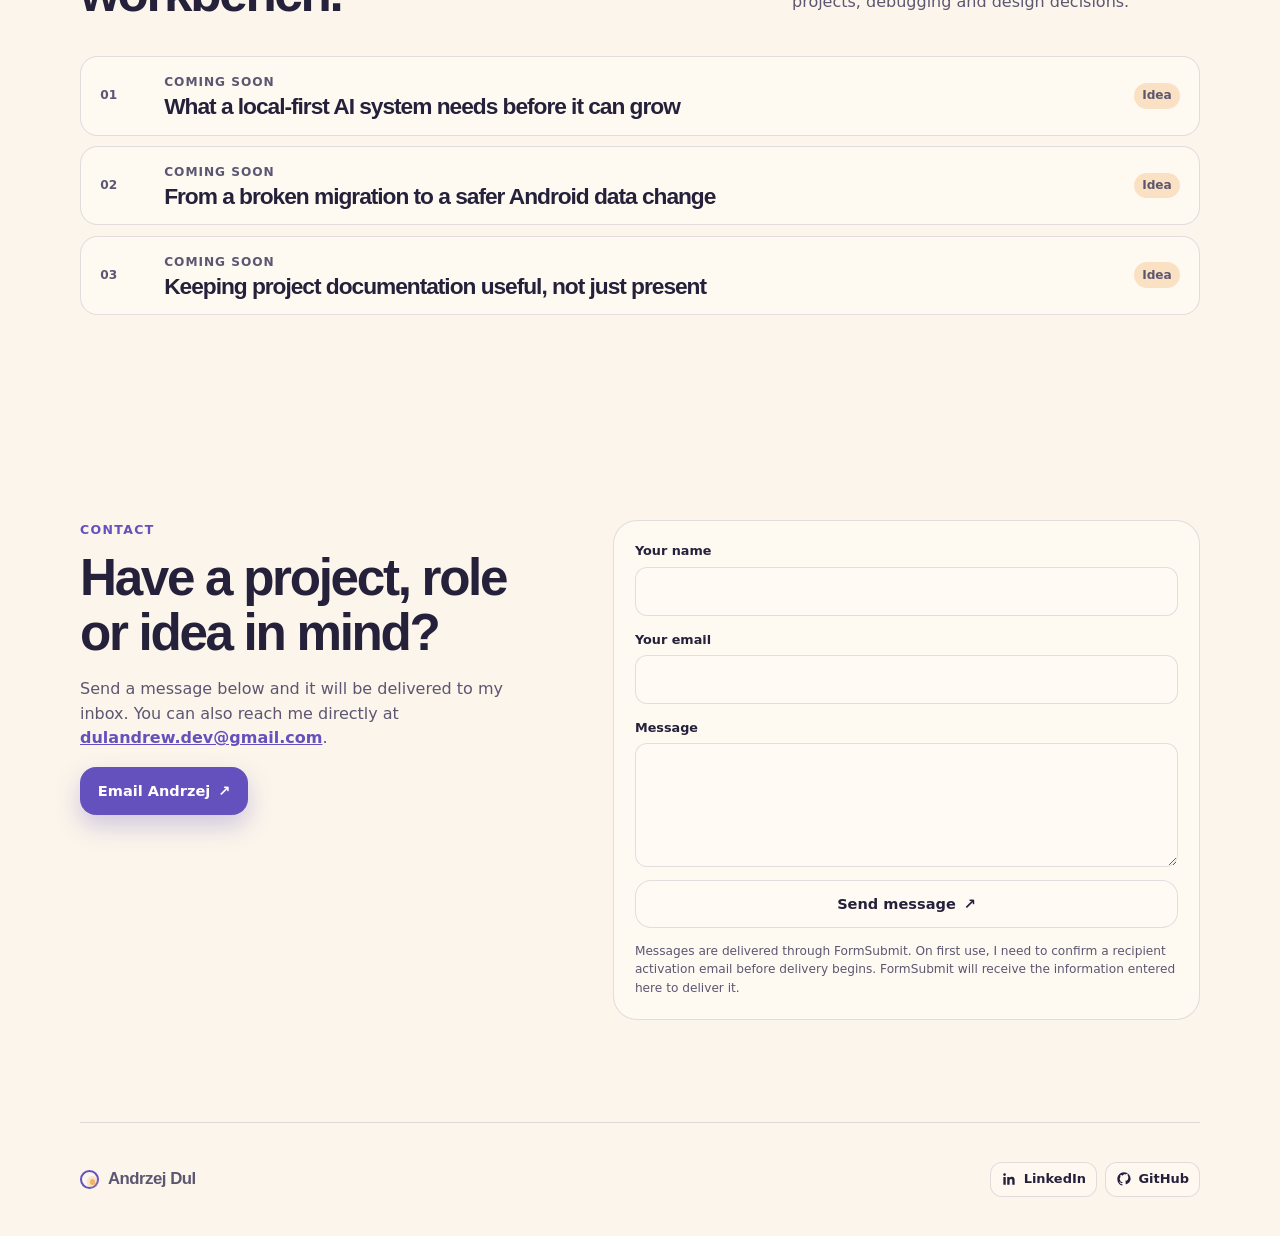
==== commit d0dd97d9: "Refresh portfolio assistant script" ====
--- a/index.html
+++ b/index.html
@@ -7,7 +7,7 @@
     <meta name="theme-color" content="#171334" />
     <title>Andrzej Dul — Portfolio</title>
     <link rel="stylesheet" href="assets/styles.css?v=20261112-1" />
-    <script src="assets/app.js" defer></script>
+    <script src="assets/app.js?v=portfolio-assistant-1" defer></script>
   </head>
   <body>
     <a class="skip-link" href="#main-content">Skip to content</a>
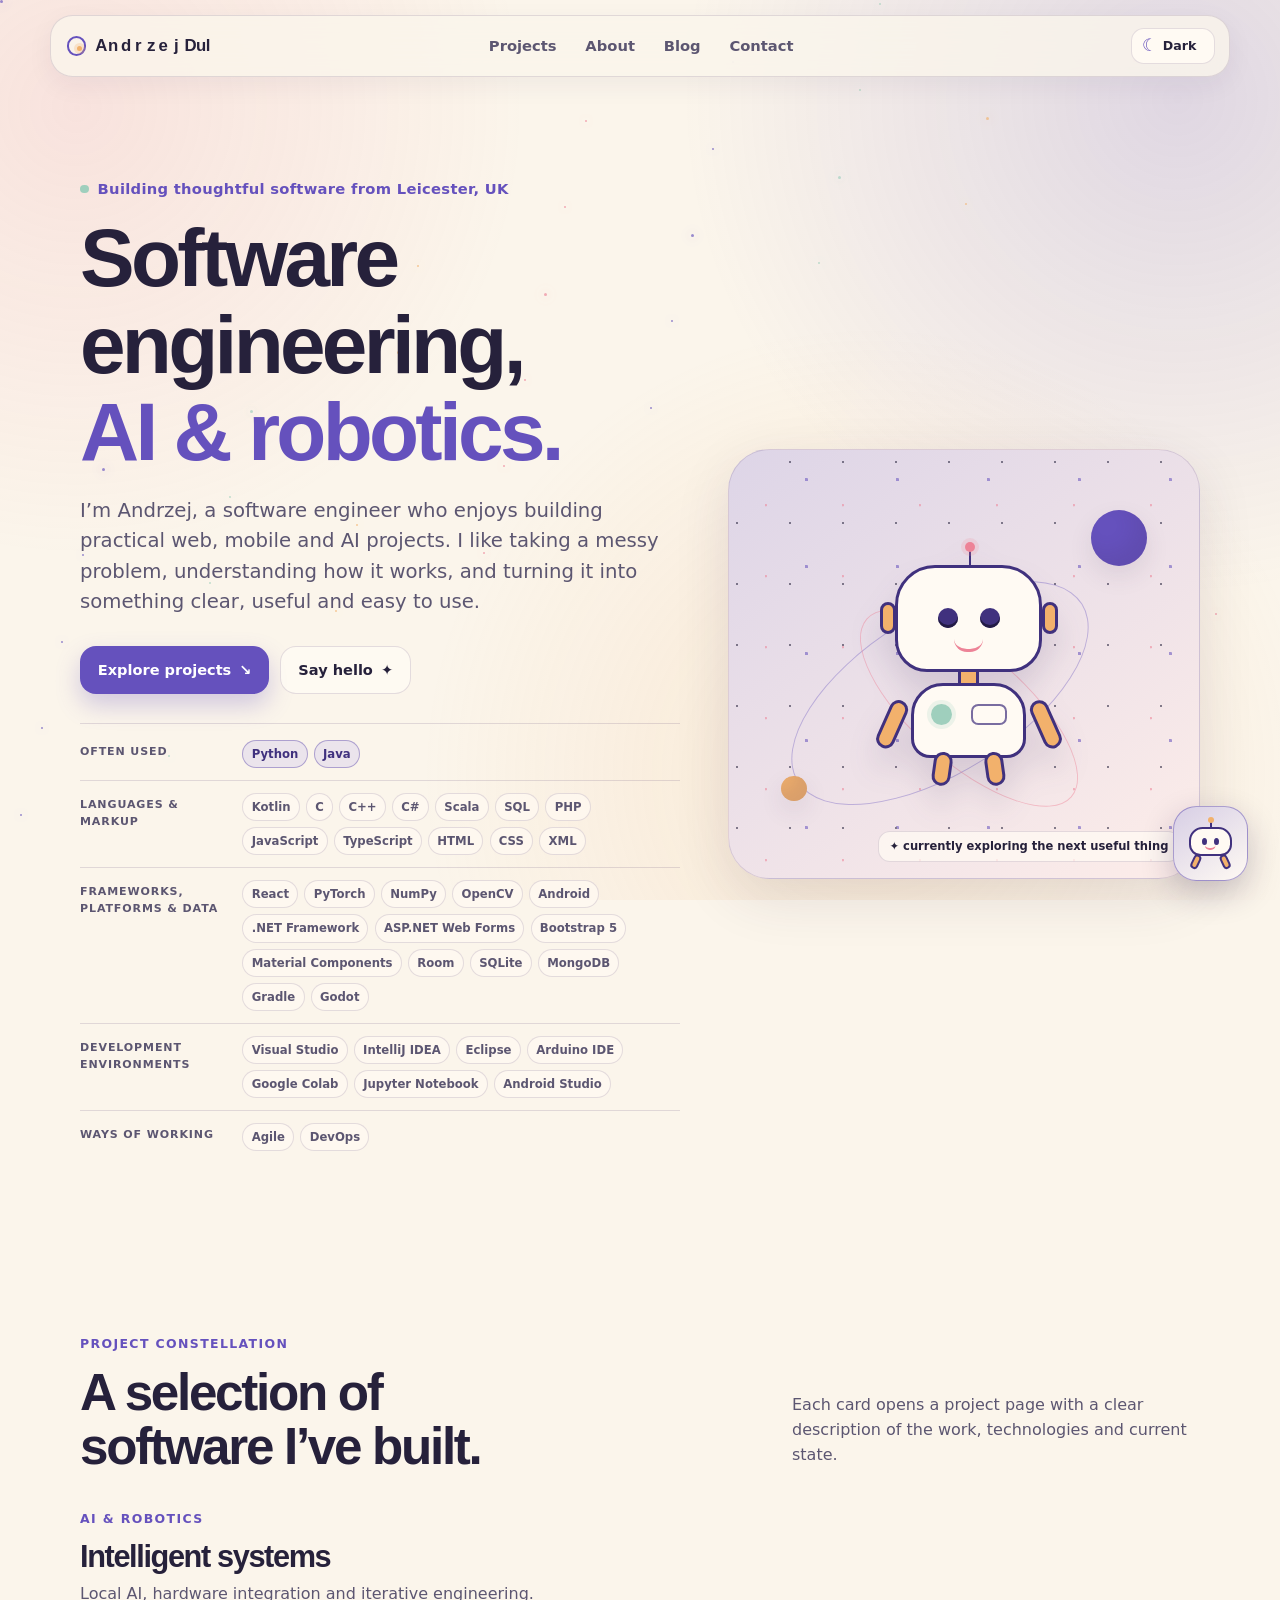
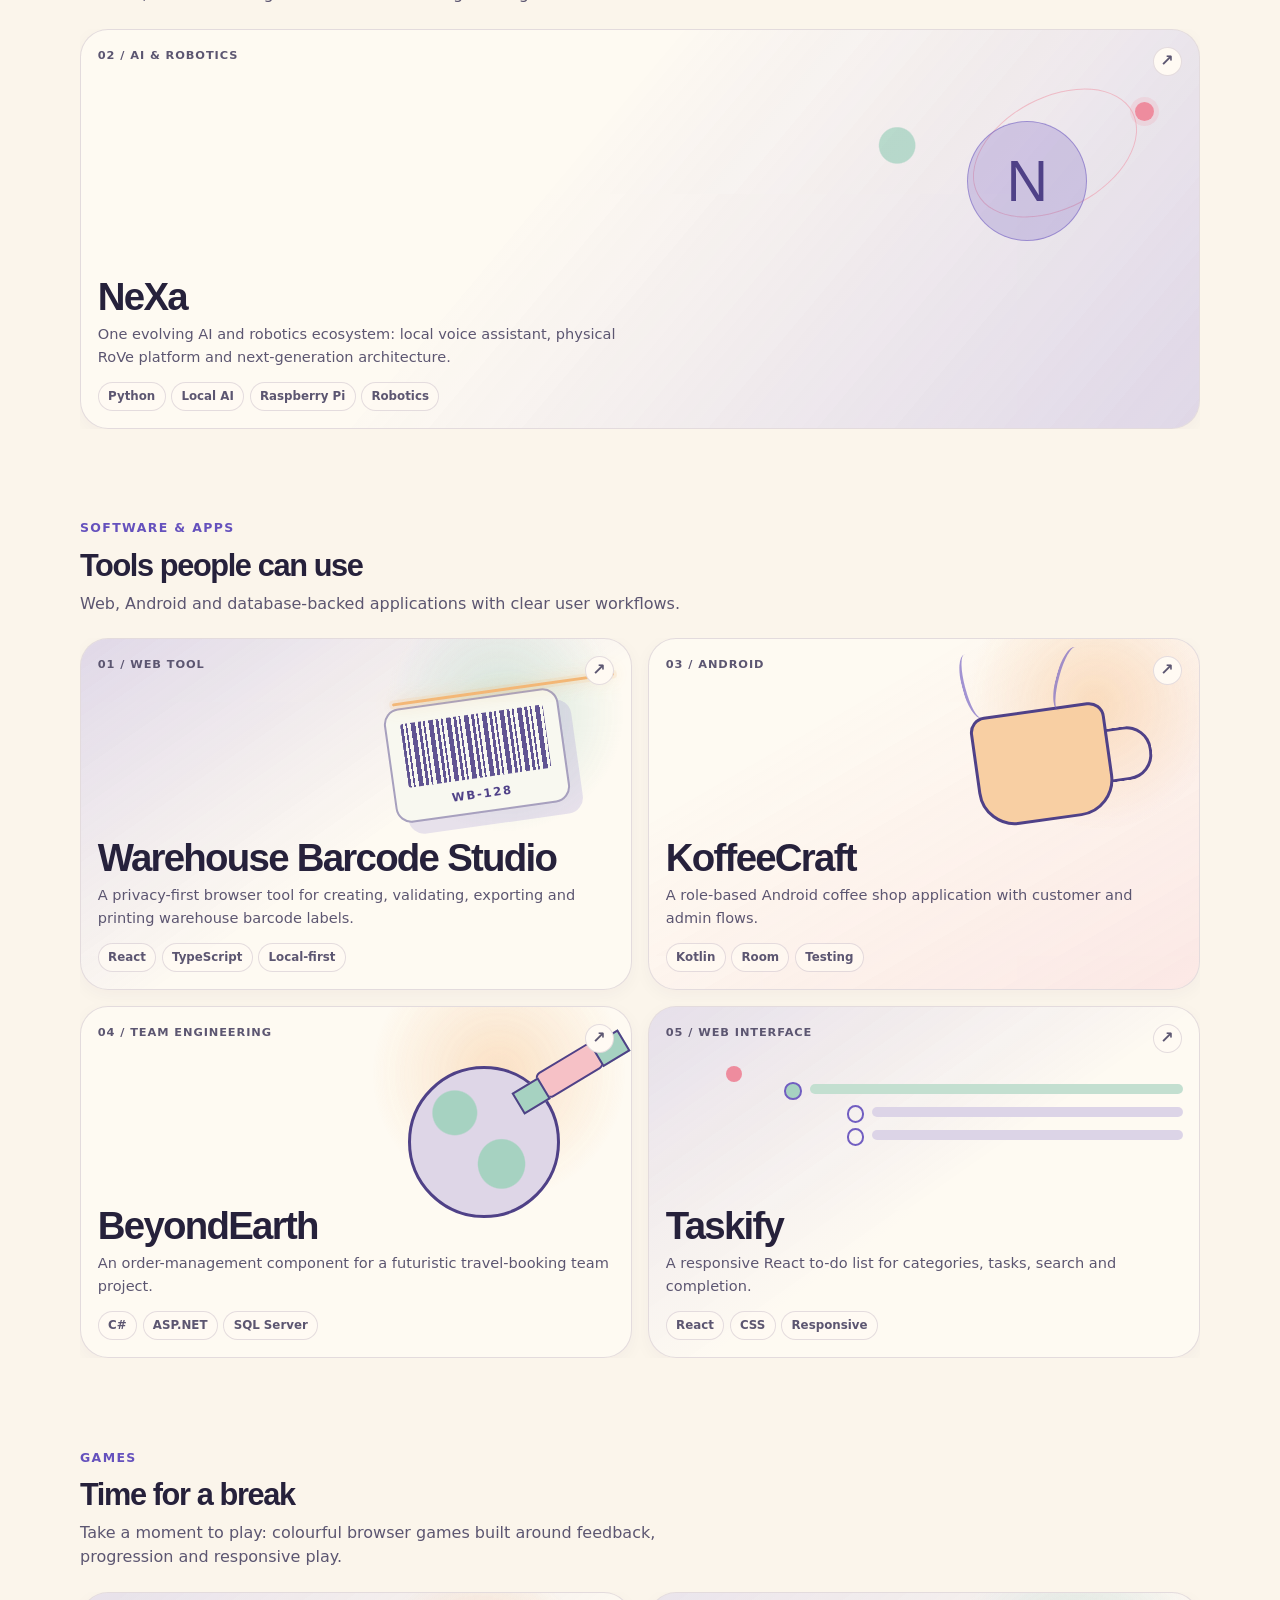
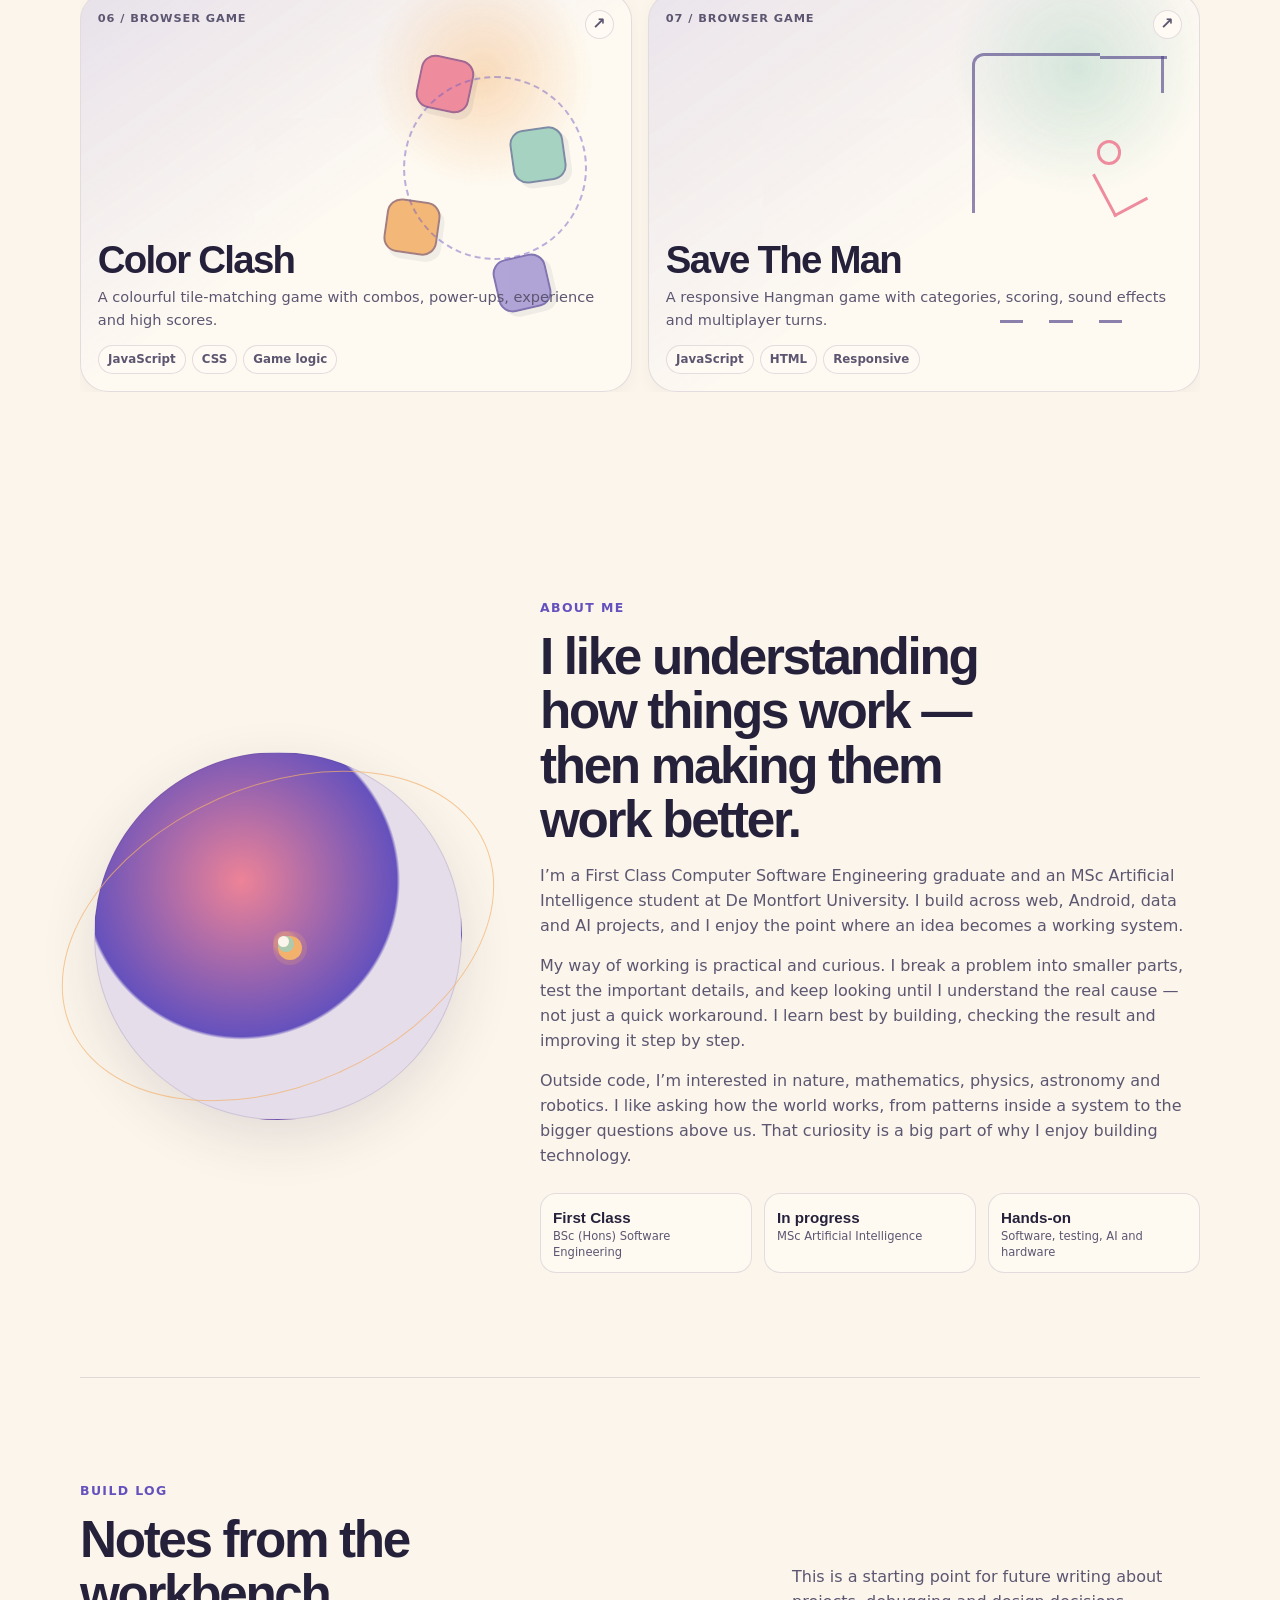
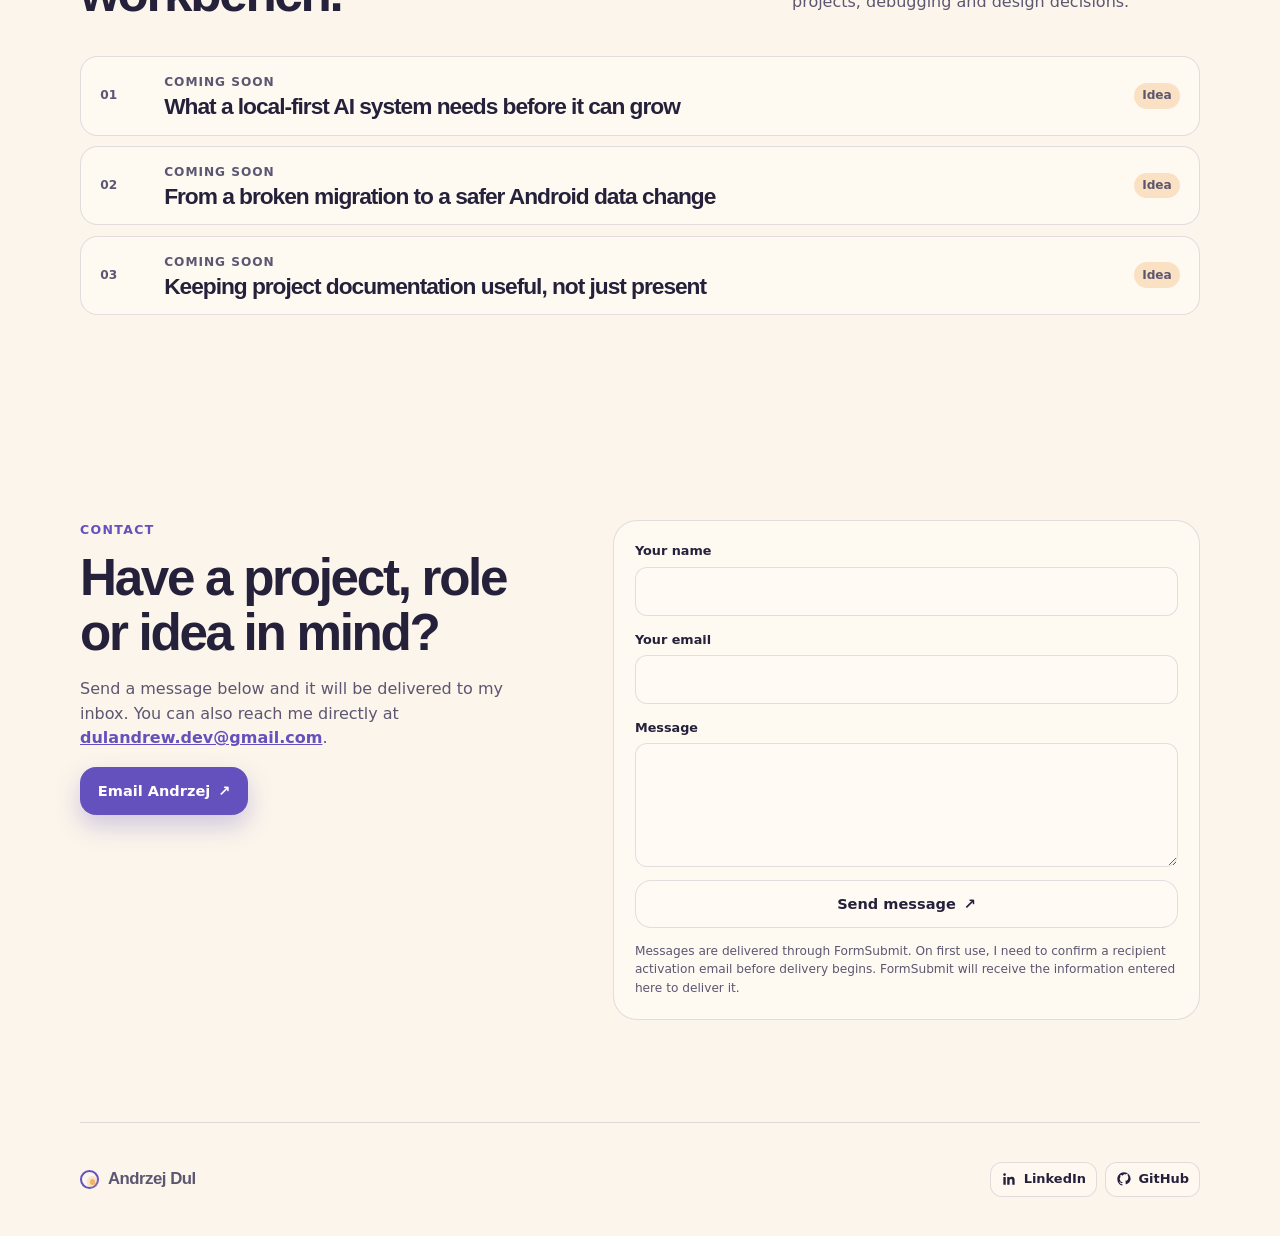
==== commit 5543d173: "Refine portfolio assistant conversation" ====
--- a/index.html
+++ b/index.html
@@ -265,10 +265,10 @@
       </button>
       <section class="assistant-popover" id="portfolio-assistant" aria-label="Portfolio assistant chat">
         <div class="chat-header"><span class="chat-orb" aria-hidden="true">✦</span><div><strong>Portfolio helper</strong><small><span class="status-dot"></span> Ask about projects and how I work</small></div><button class="assistant-close" type="button" aria-label="Close portfolio assistant" data-assistant-close>×</button></div>
-        <div class="chat-messages" data-chat-messages aria-live="polite"><p class="assistant-message">Hi! Ask me about NeXa, a project, or how Andrzej approaches engineering work.</p></div>
+        <div class="chat-messages" data-chat-messages aria-live="polite"><p class="assistant-message">Hi — I can help you explore Andrzej’s projects, technical approach and GitHub work. What would you like to know?</p></div>
         <form class="chat-form" data-chat-form>
           <label class="sr-only" for="assistant-question">Ask about a project</label>
-          <input id="assistant-question" name="question" placeholder="Ask about a project…" autocomplete="off" />
+          <input id="assistant-question" name="question" placeholder="Ask about Andrzej or a project…" autocomplete="off" />
           <button class="icon-button" type="submit" aria-label="Send question">↑</button>
         </form>
       </section>
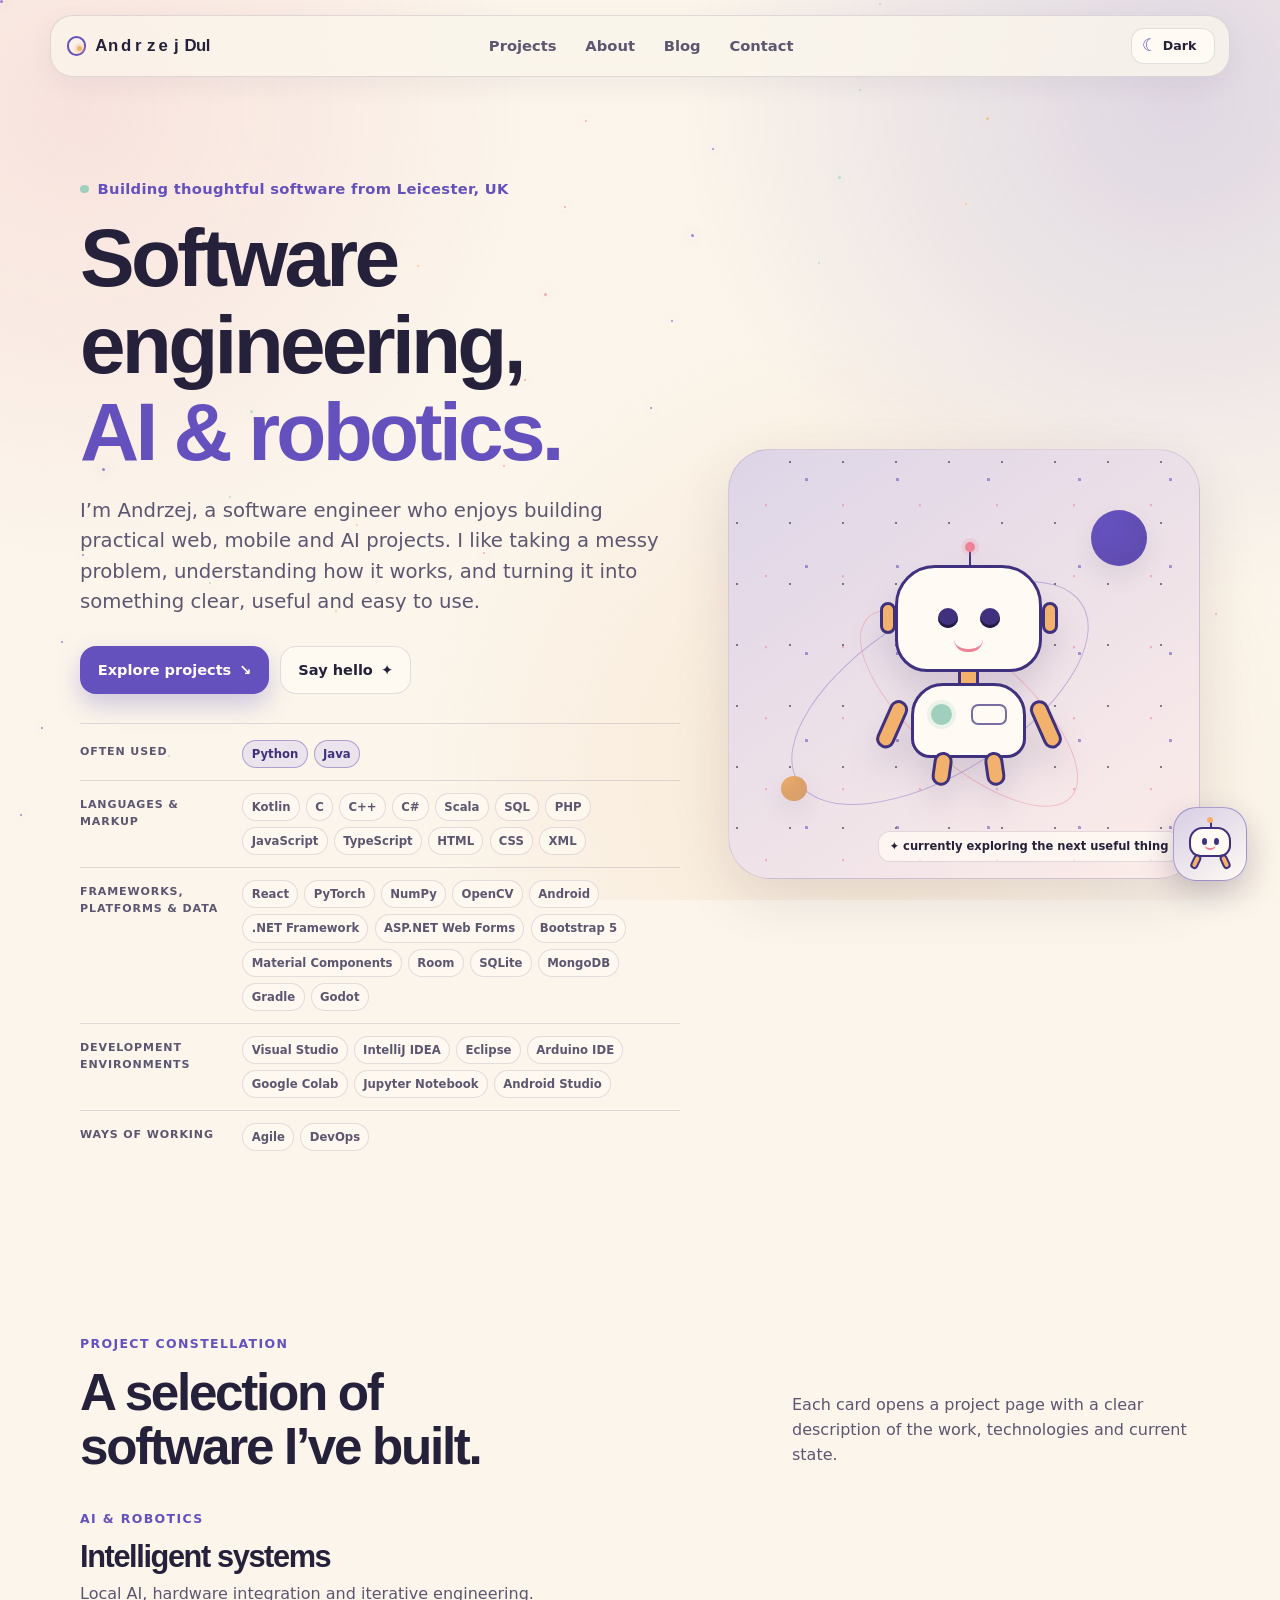
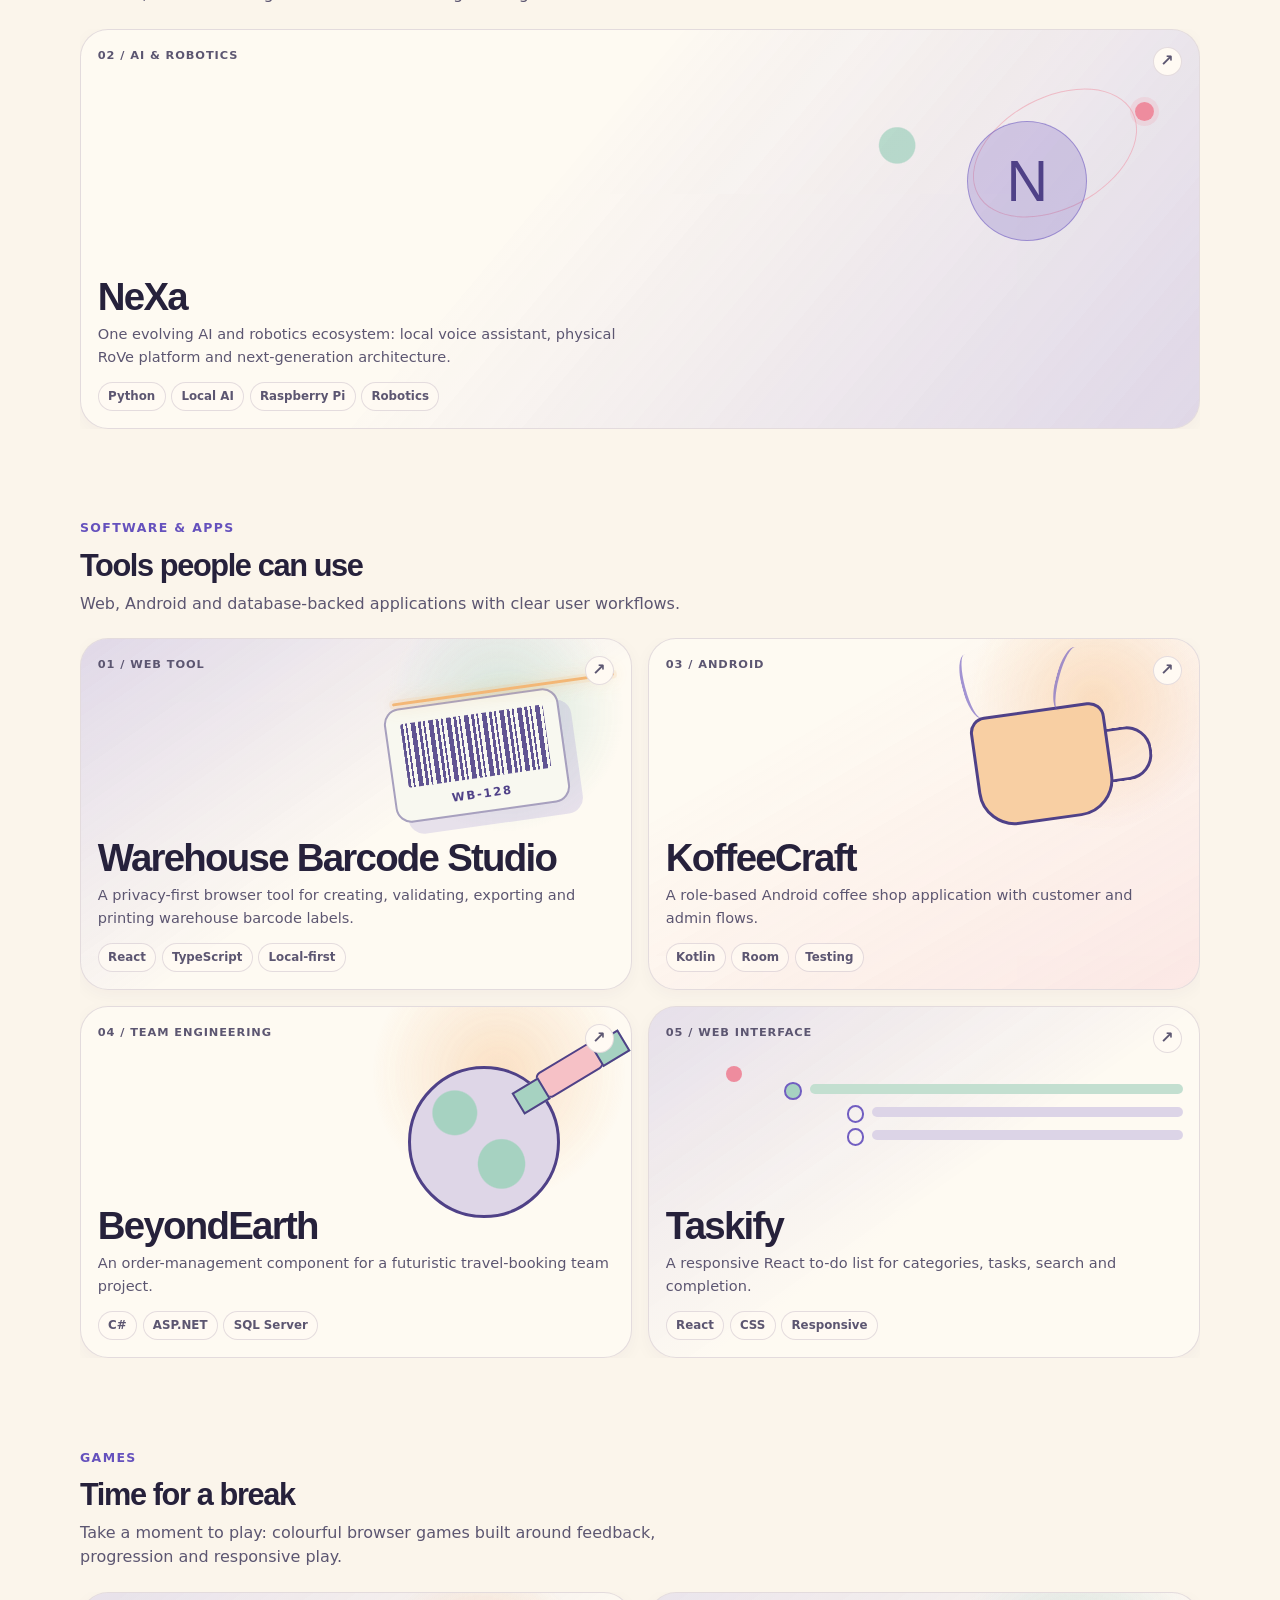
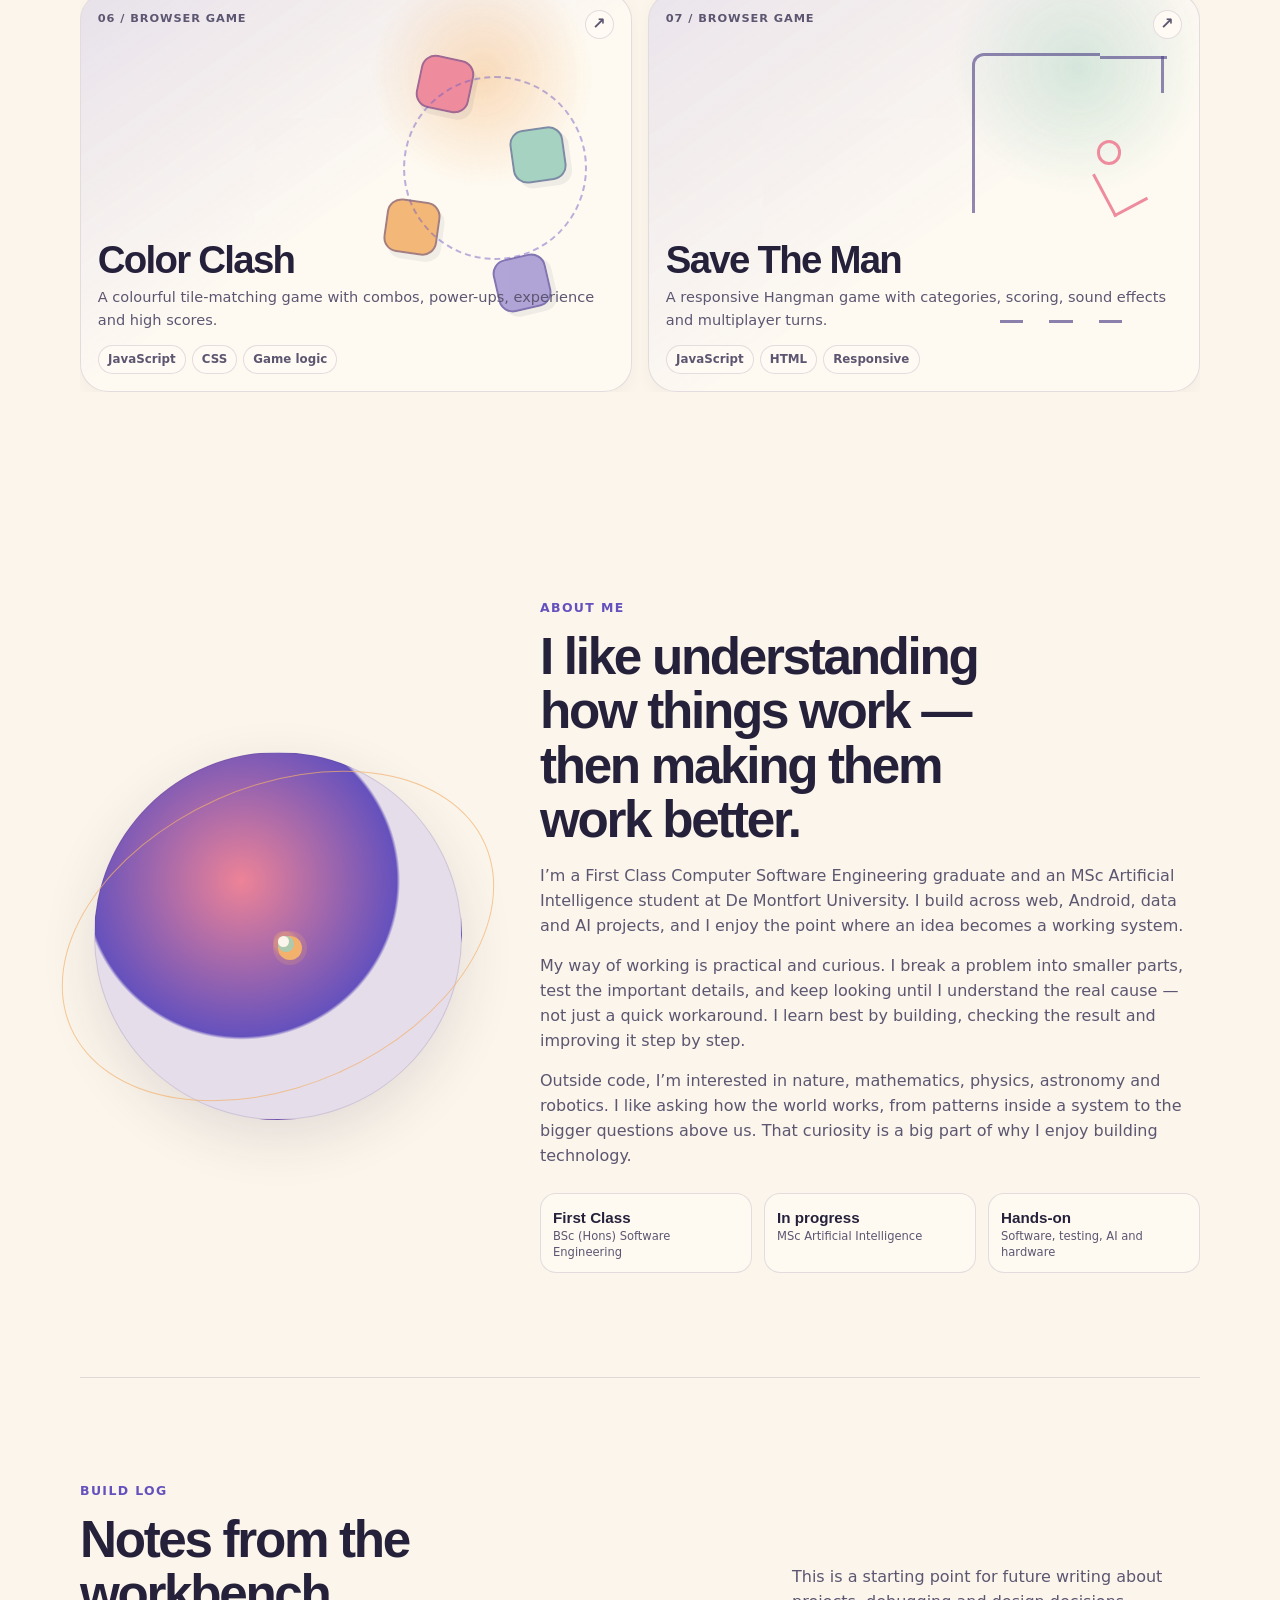
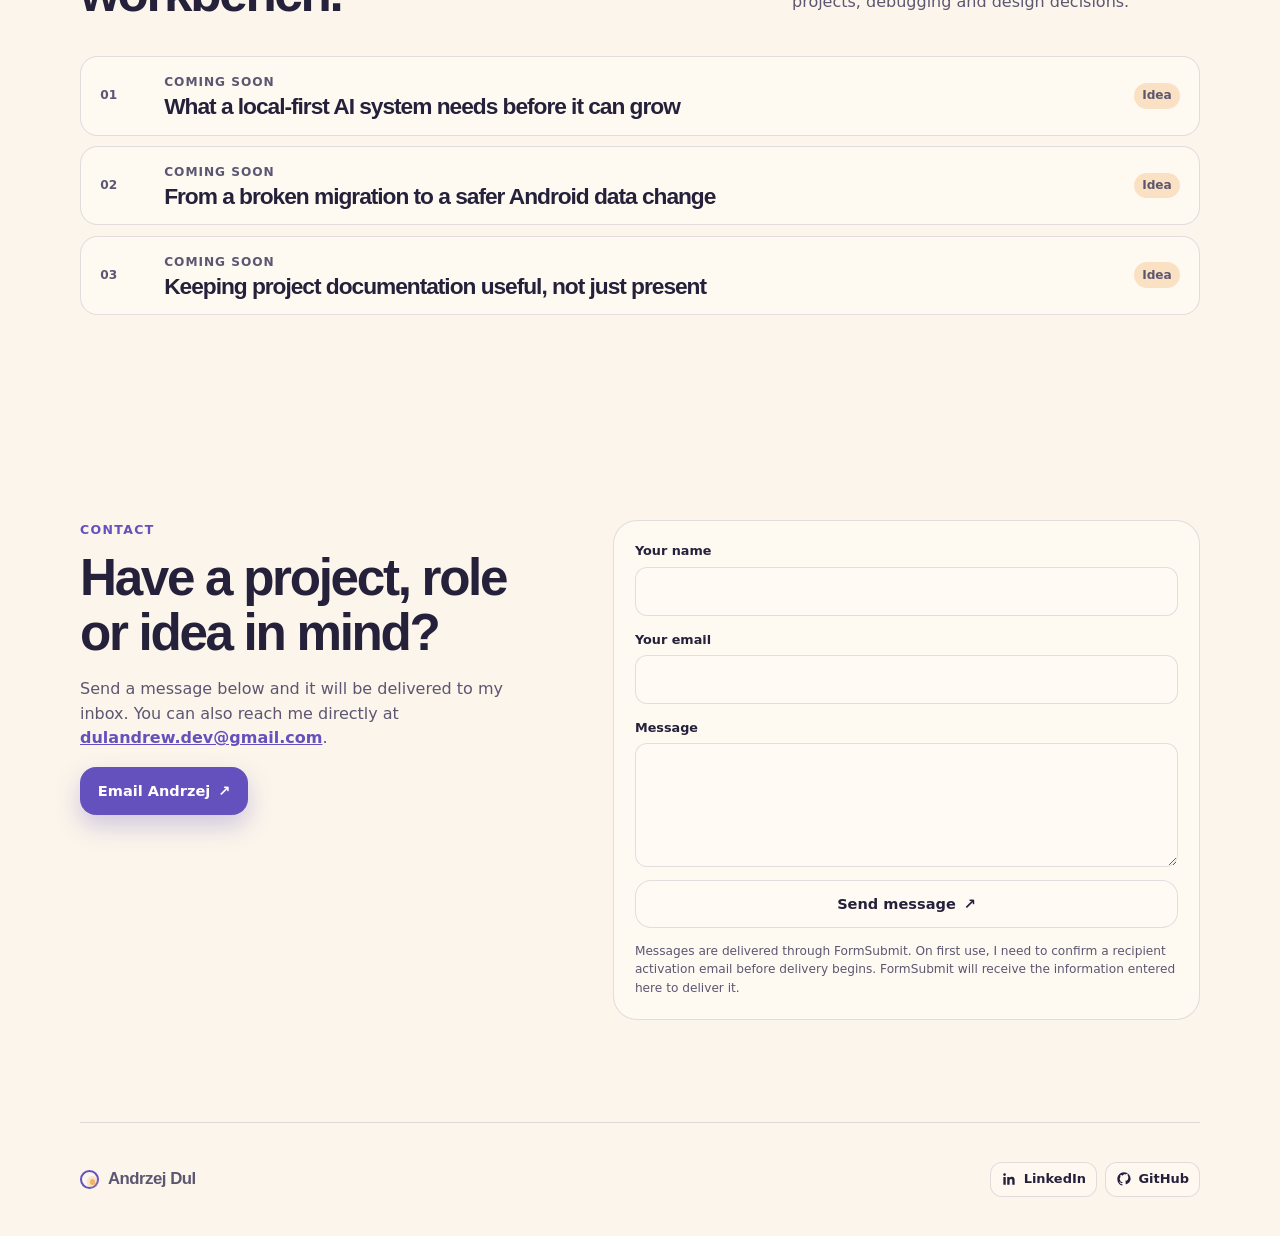
==== commit 58c07efc: "Make portfolio assistant conversational" ====
--- a/index.html
+++ b/index.html
@@ -265,7 +265,7 @@
       </button>
       <section class="assistant-popover" id="portfolio-assistant" aria-label="Portfolio assistant chat">
         <div class="chat-header"><span class="chat-orb" aria-hidden="true">✦</span><div><strong>Portfolio helper</strong><small><span class="status-dot"></span> Ask about projects and how I work</small></div><button class="assistant-close" type="button" aria-label="Close portfolio assistant" data-assistant-close>×</button></div>
-        <div class="chat-messages" data-chat-messages aria-live="polite"><p class="assistant-message">Hi — I can help you explore Andrzej’s projects, technical approach and GitHub work. What would you like to know?</p></div>
+        <div class="chat-messages" data-chat-messages aria-live="polite"><p class="assistant-message">Hi! I’m Andrzej’s portfolio assistant. I can chat about his projects, how he works, or help you find something on the site. What would you like to explore?</p></div>
         <form class="chat-form" data-chat-form>
           <label class="sr-only" for="assistant-question">Ask about a project</label>
           <input id="assistant-question" name="question" placeholder="Ask about Andrzej or a project…" autocomplete="off" />
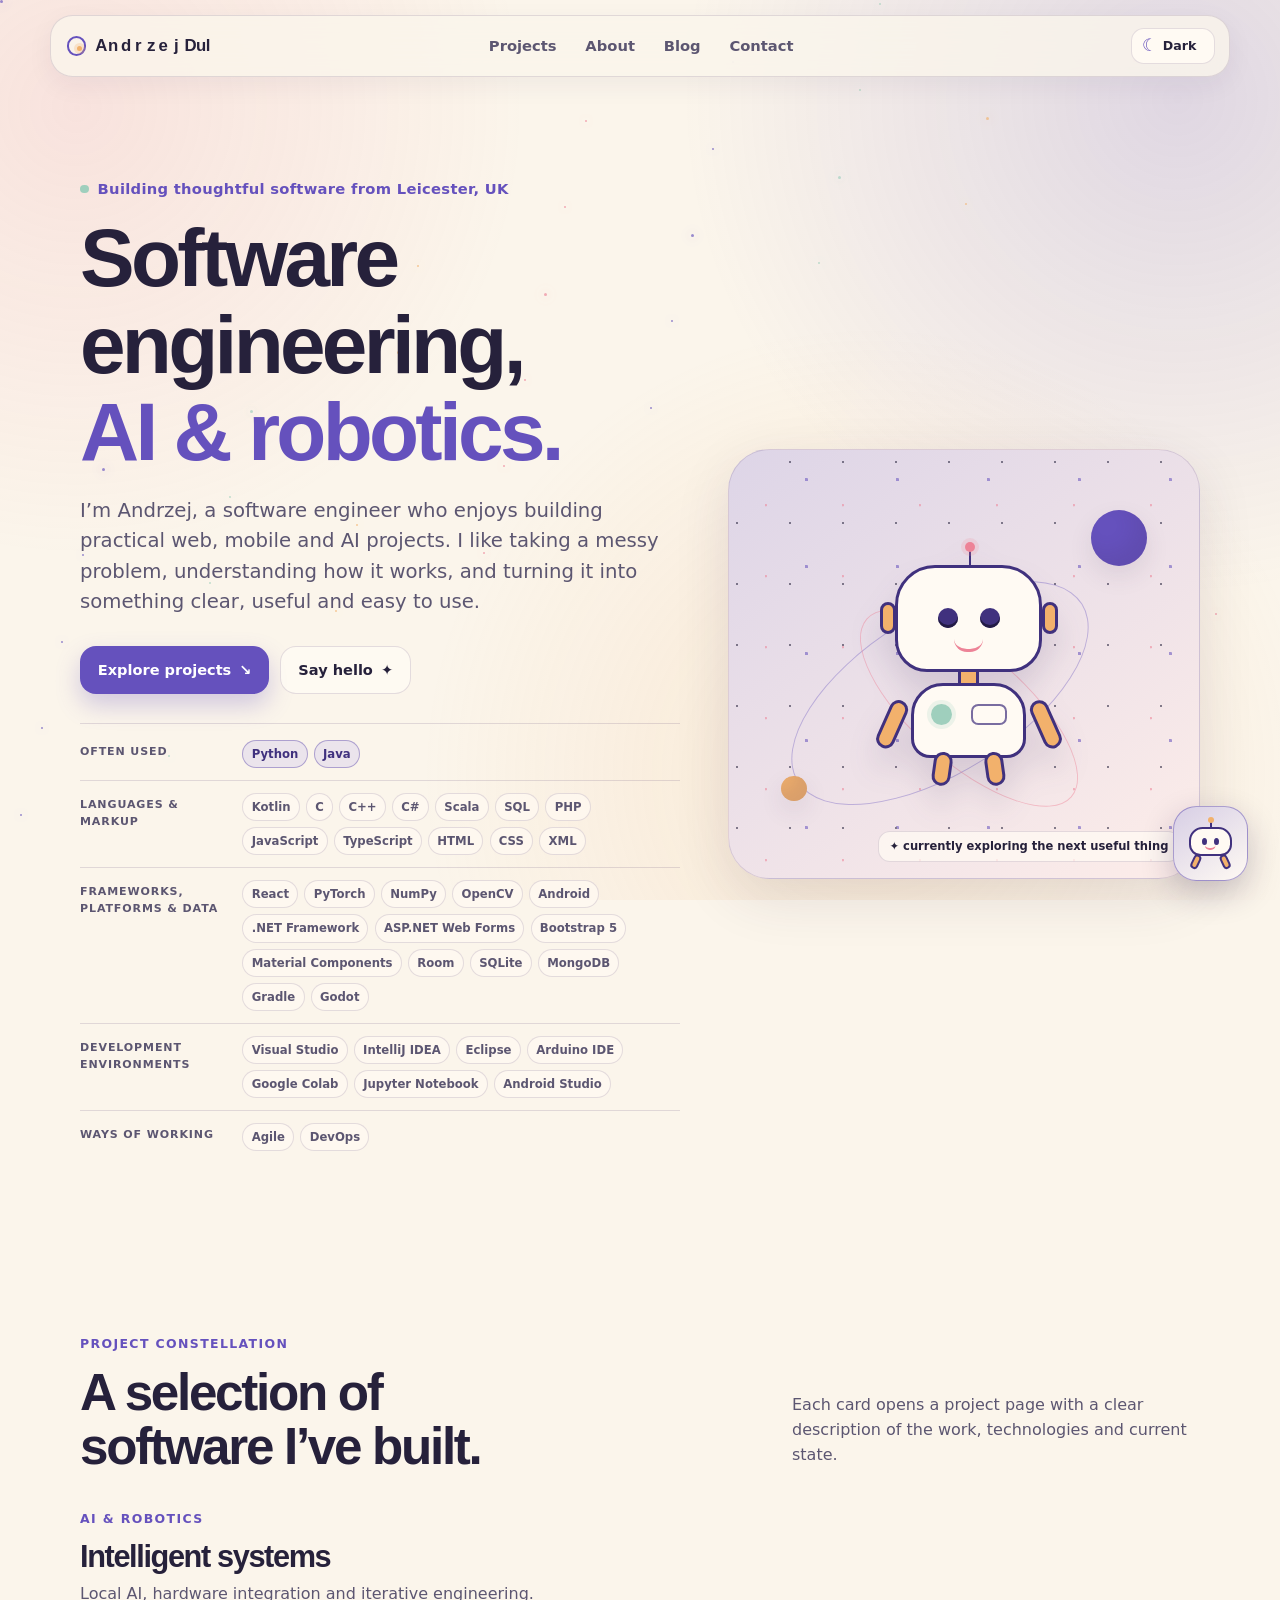
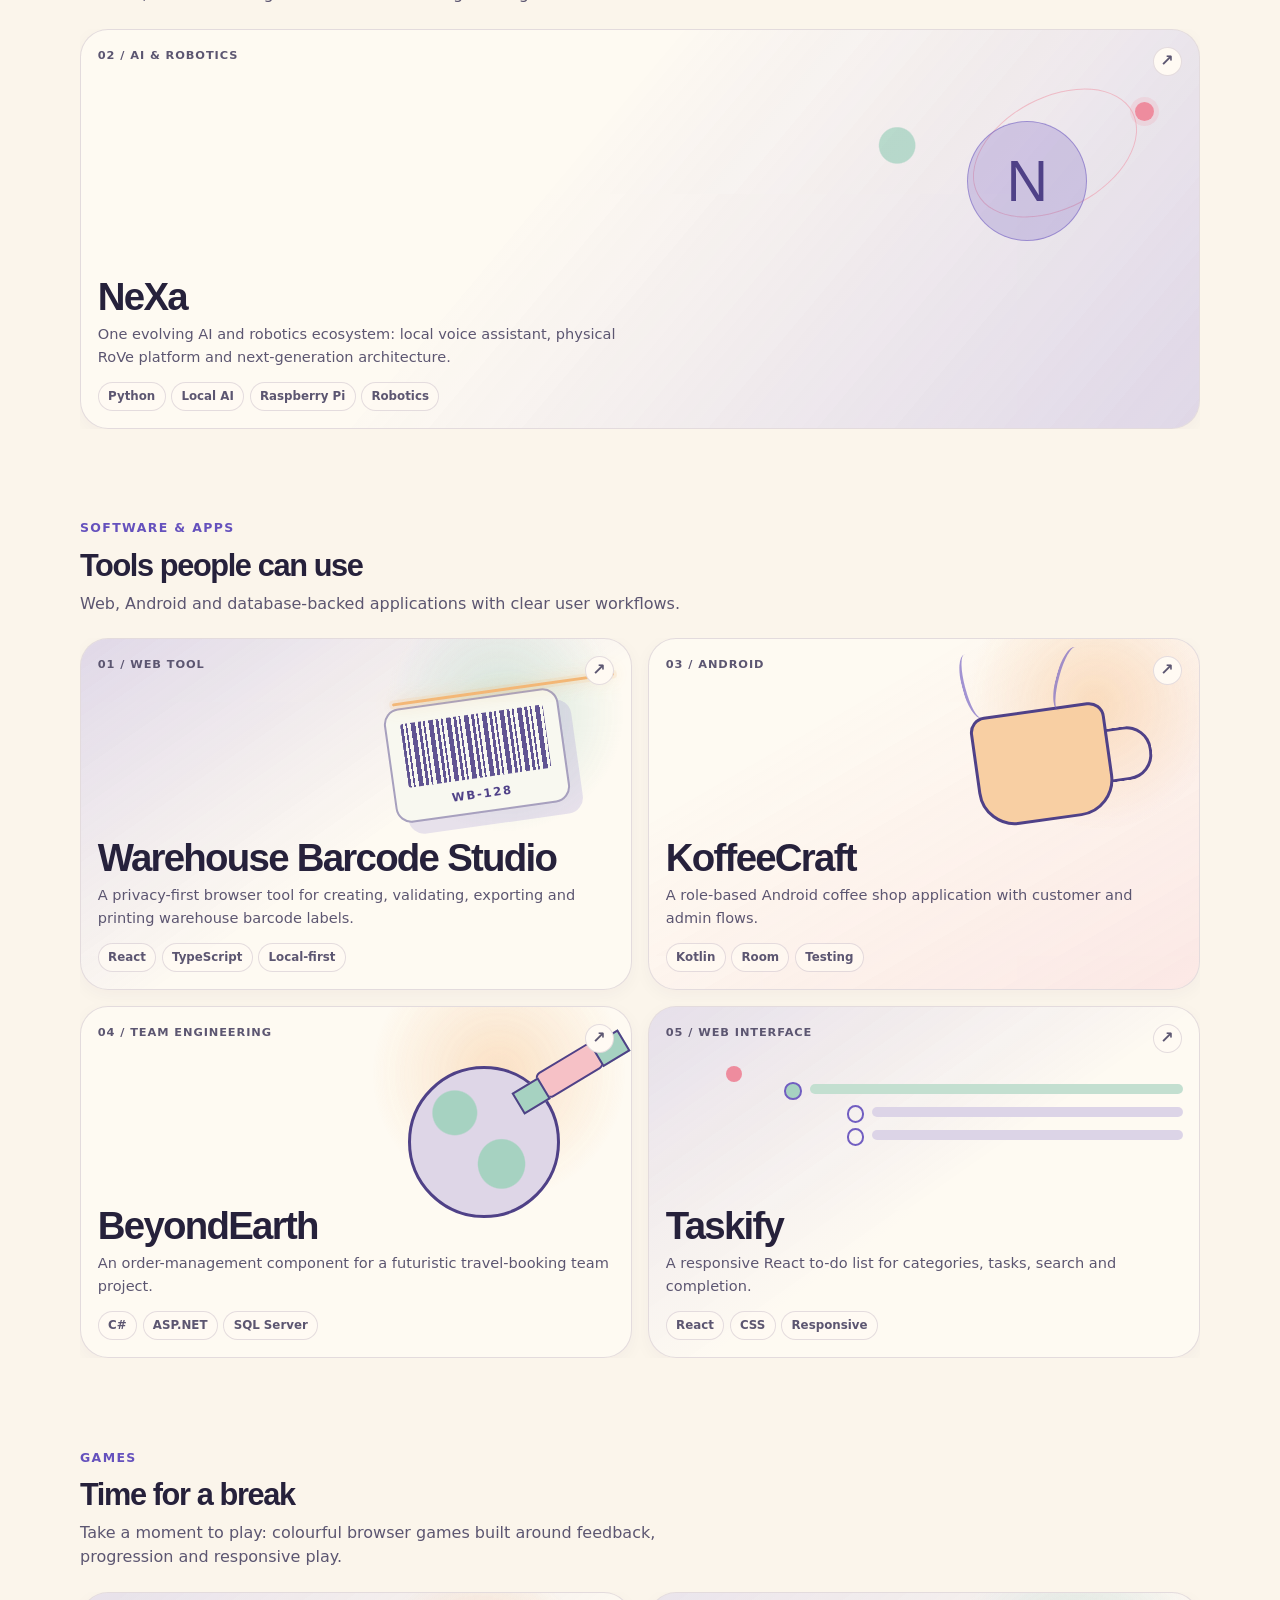
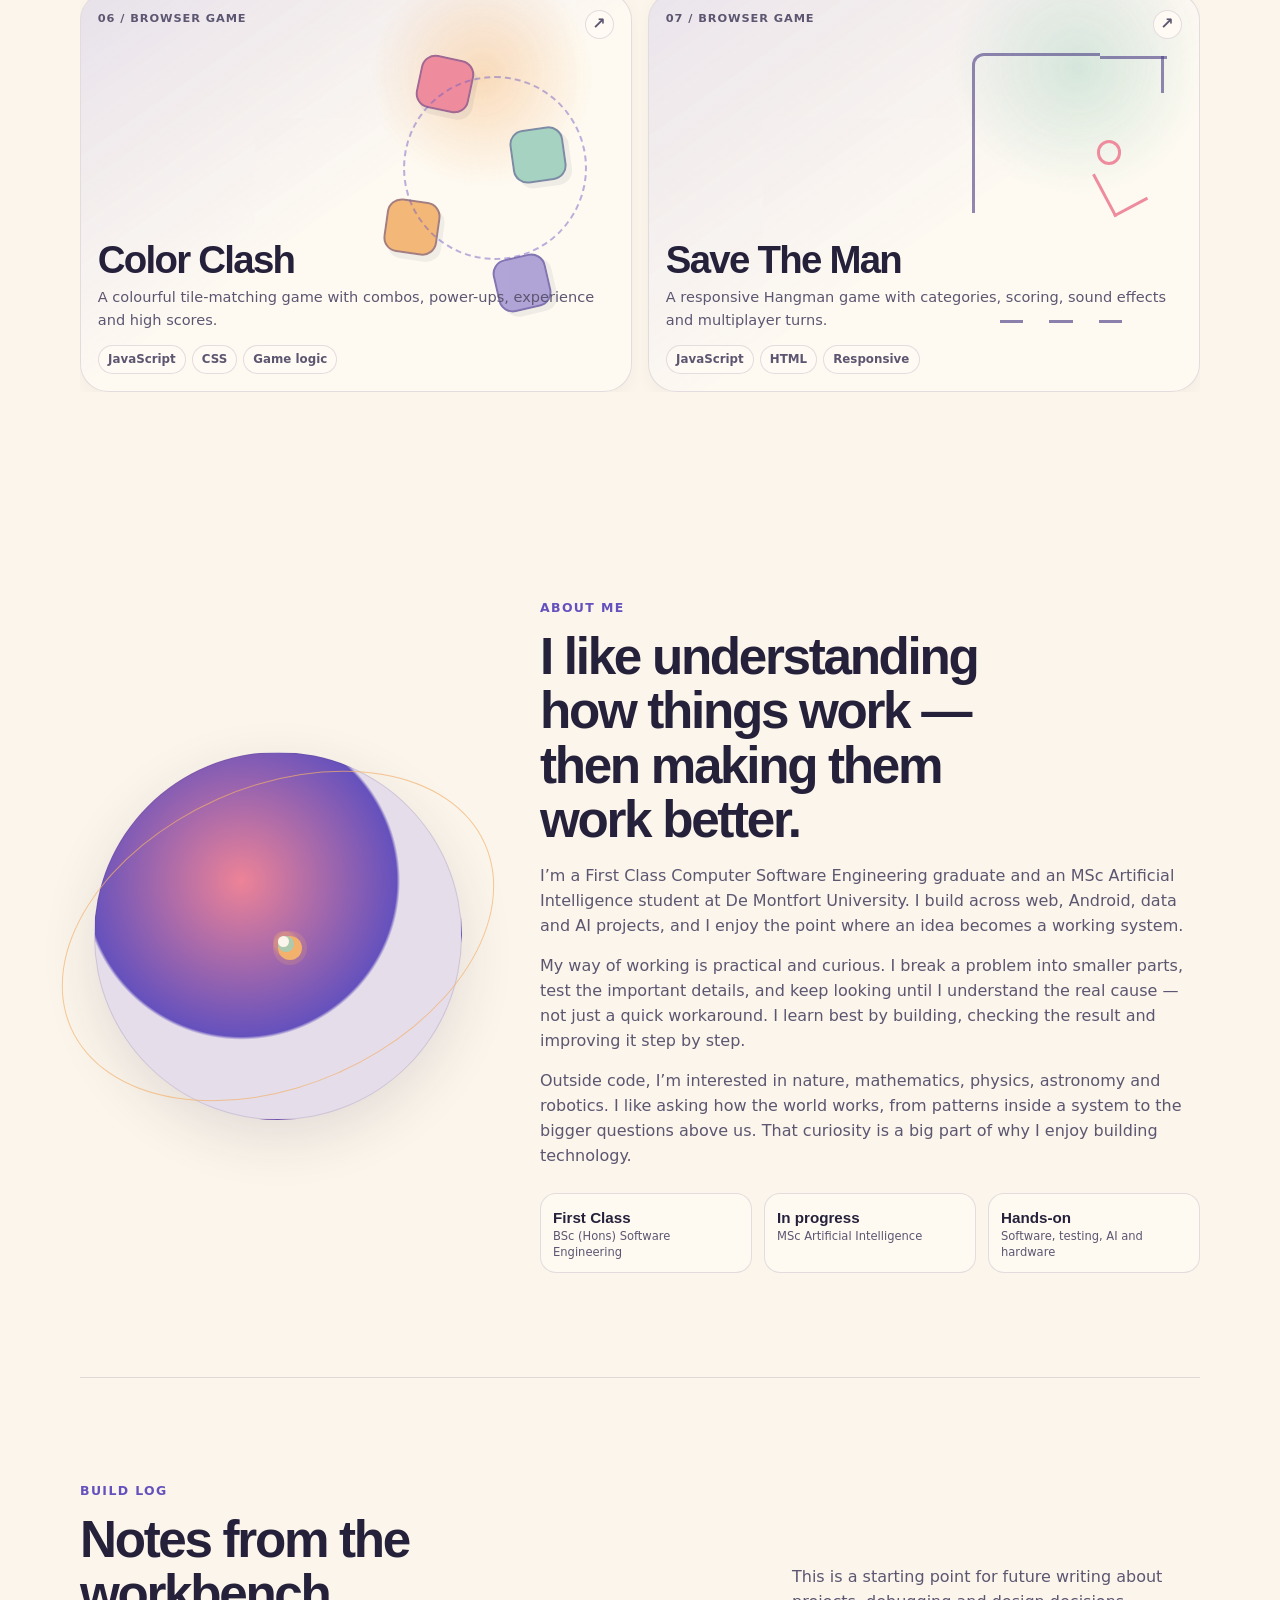
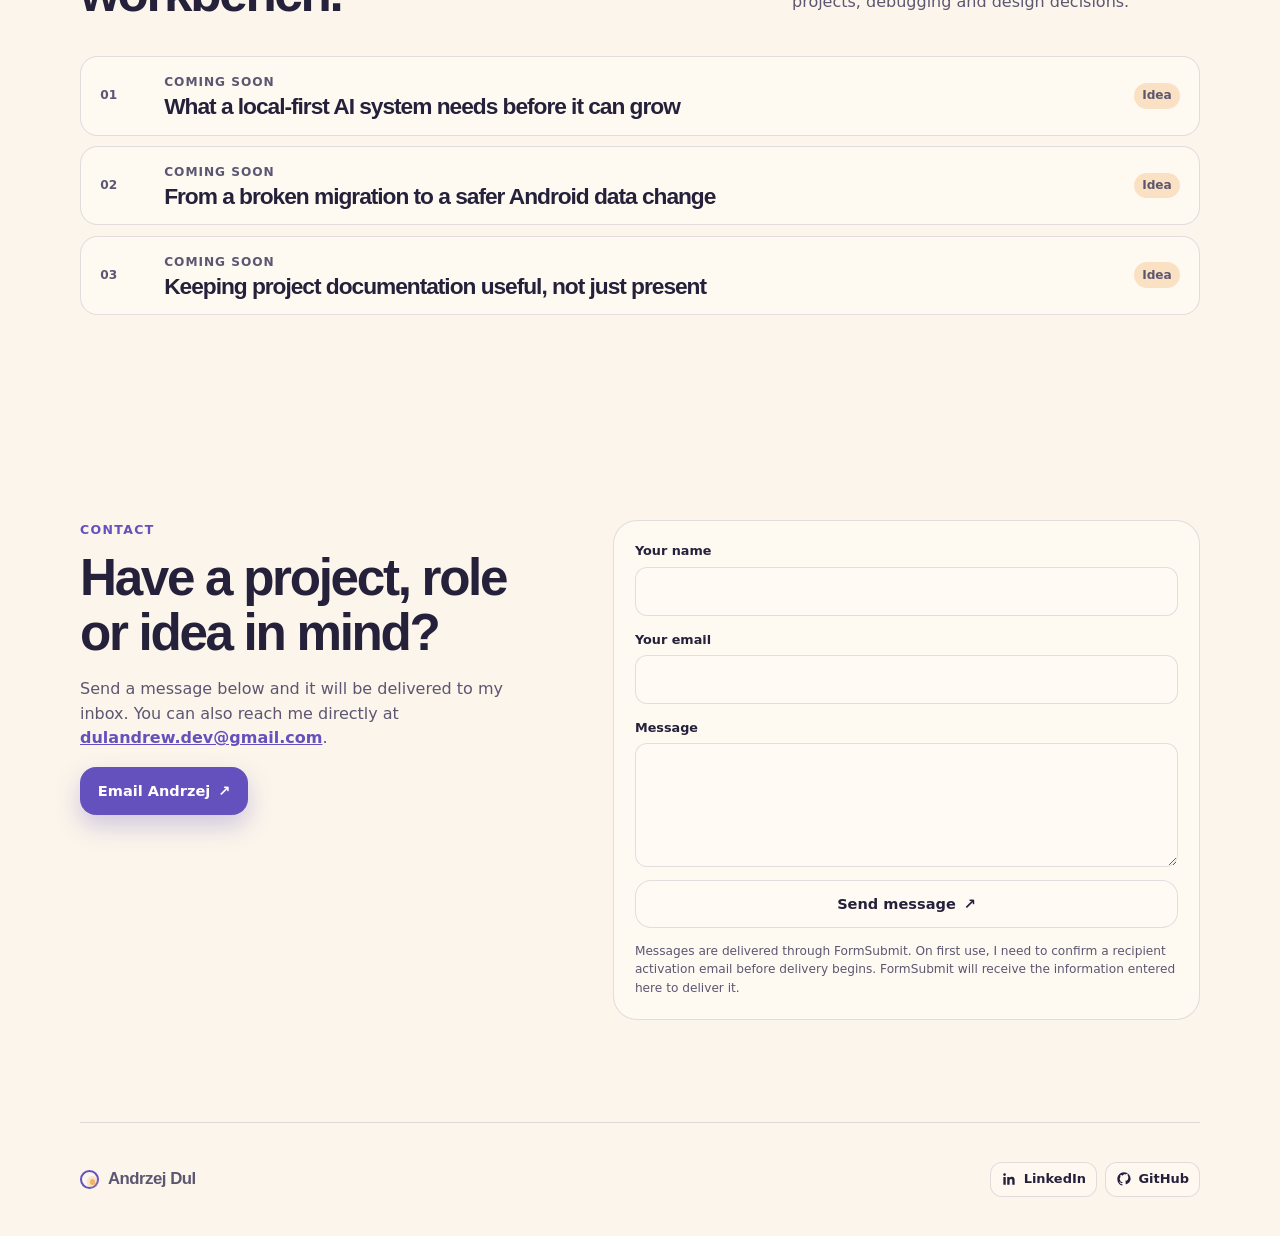
==== commit 19d8c838: "Fix assistant project count and refresh client" ====
--- a/index.html
+++ b/index.html
@@ -7,7 +7,7 @@
     <meta name="theme-color" content="#171334" />
     <title>Andrzej Dul — Portfolio</title>
     <link rel="stylesheet" href="assets/styles.css?v=20261112-1" />
-    <script src="assets/app.js?v=portfolio-assistant-1" defer></script>
+    <script src="assets/app.js?v=portfolio-assistant-2" defer></script>
   </head>
   <body>
     <a class="skip-link" href="#main-content">Skip to content</a>
